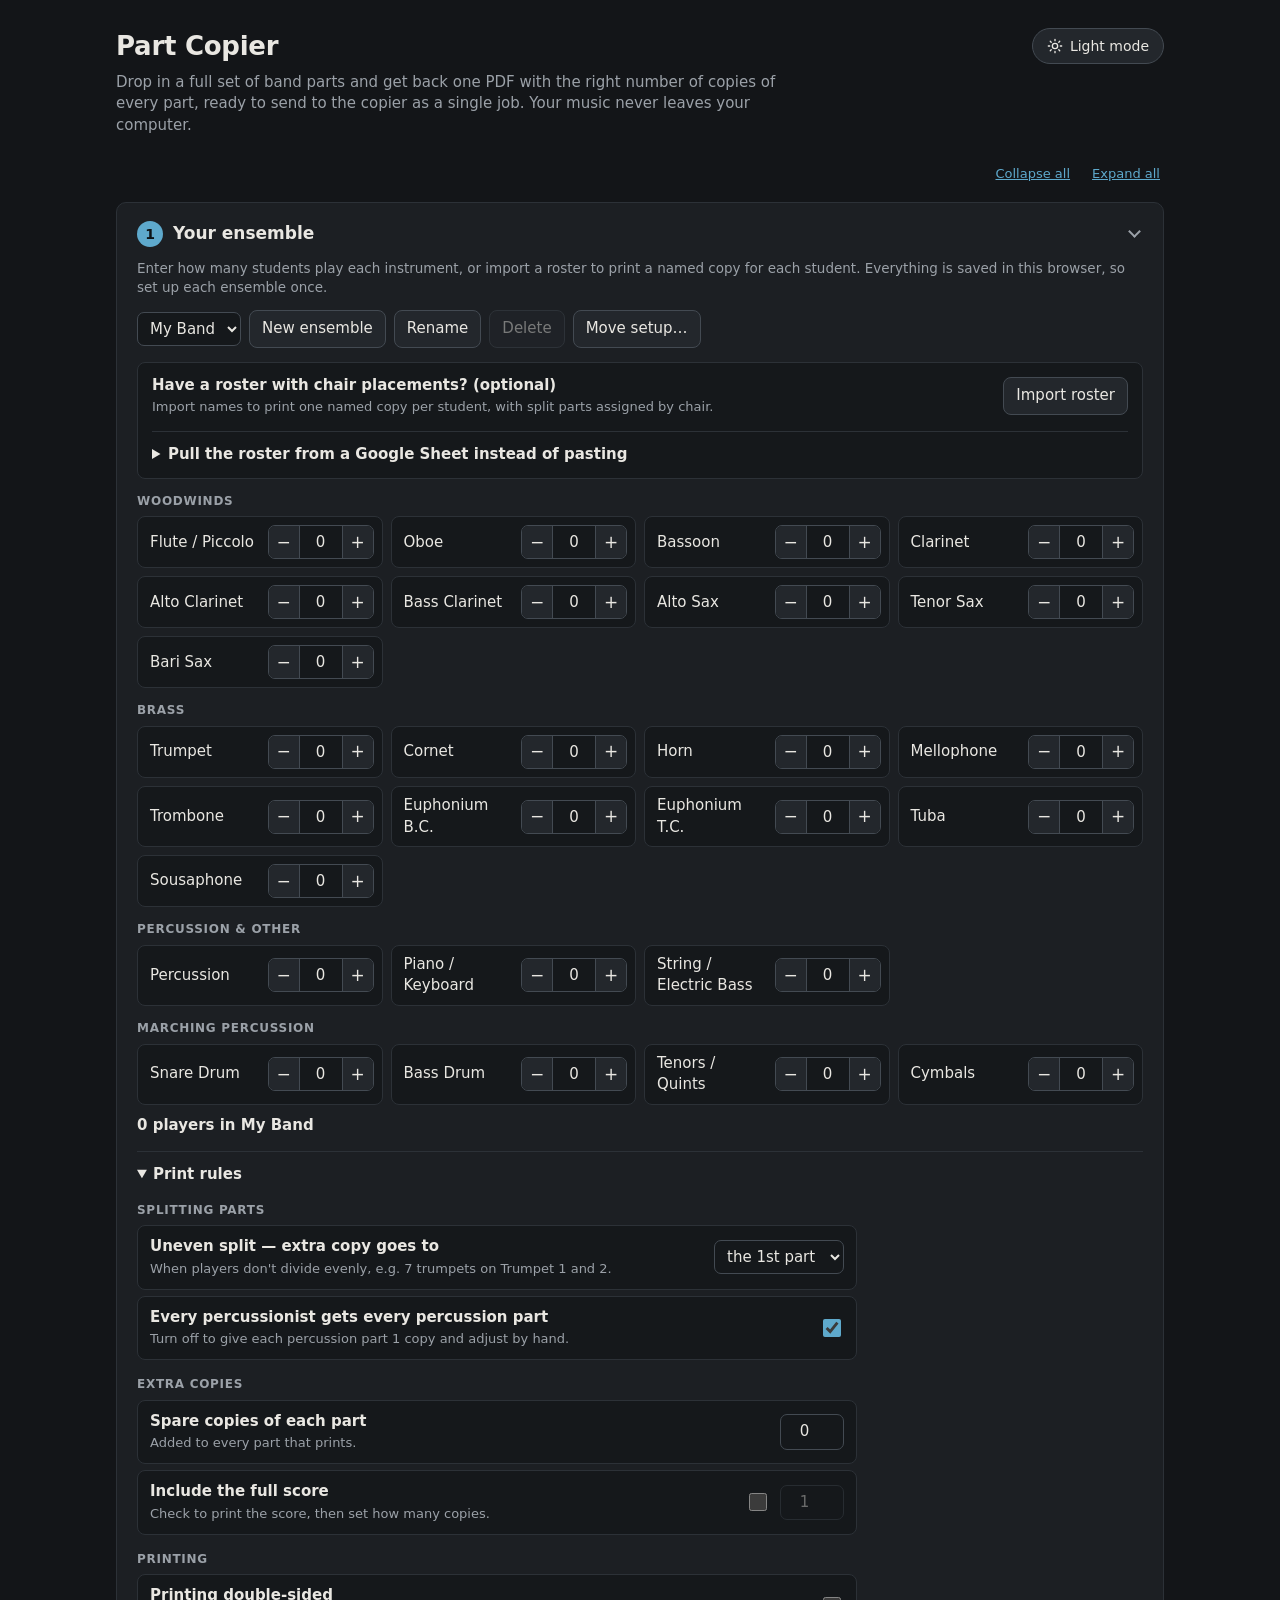
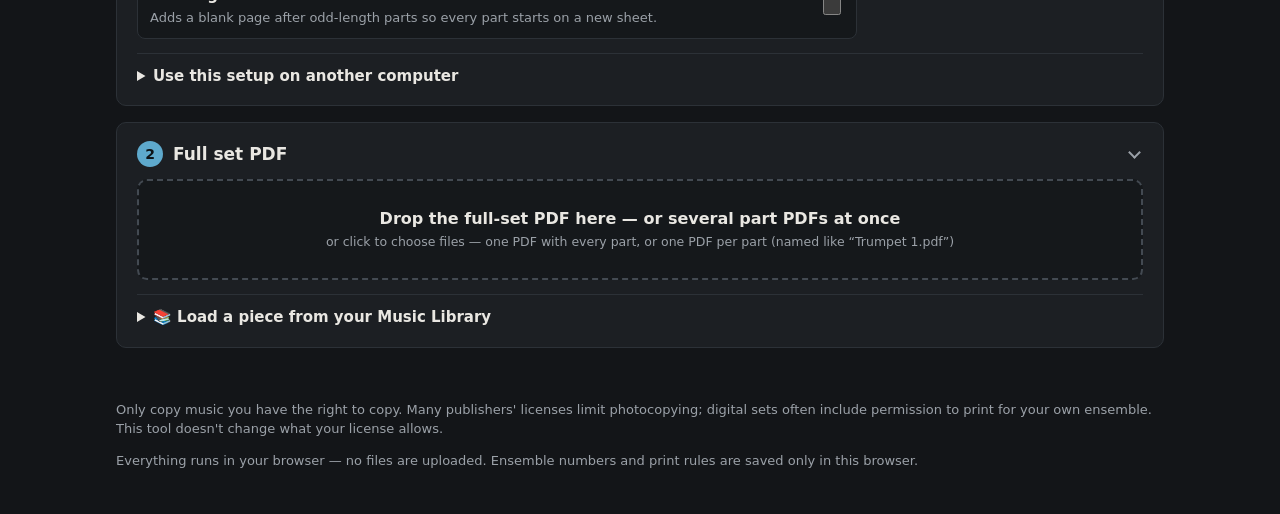
==== index.html @ f063a833 "Music Library loads bring the score along (prints only on request) Co-Authored-By: Claude Opus 5.5 <" ====
<!doctype html>
<html lang="en">
<head>
<meta charset="utf-8">
<meta name="color-scheme" content="dark light">
<meta name="theme-color" content="#131518">
<script>(function(){var t="dark";try{t=localStorage.getItem("partCopier.theme")||"dark";}catch(e){}document.documentElement.setAttribute("data-theme",t==="light"?"light":"dark");})();</script>
<meta name="viewport" content="width=device-width, initial-scale=1">
<title>Part Copier</title>
<meta name="description" content="Turn a full set of band parts into one print-ready PDF with the right number of copies of each part.">
<style>
:root{
  color-scheme:dark;
  --ink:#e9e7e2; --muted:#9ba1a8; --paper:#131518; --card:#1c1f23; --field:#15181b; --raised:#23272c;
  --line:#2c3137; --line-strong:#434a52;
  --accent:#5ea9cc; --accent-ink:#0d1316; --accent-soft:#1a3240;
  --warn:#f1c76c; --warn-soft:#332a14; --ok:#8fd3a0; --ok-soft:#1a3022;
  --band-a:#5ea9cc; --band-b:#e3925a; --dim:#6c737b; --hover:#2c3137; --edited-bg:#2e2117;
  --radius:10px; --font:system-ui,-apple-system,"Segoe UI",Roboto,Helvetica,Arial,sans-serif;
}
:root[data-theme="light"]{
  color-scheme:light;
  --ink:#1d1c1a; --muted:#6a655c; --paper:#f6f4ef; --card:#ffffff; --field:#fbfaf7; --raised:#ffffff;
  --line:#e2ddd2; --line-strong:#cfc8ba;
  --accent:#1f5a73; --accent-ink:#ffffff; --accent-soft:#e4eef3;
  --warn:#7a4f00; --warn-soft:#fbf1d8; --ok:#2c6a3a; --ok-soft:#e5f2e6;
  --band-a:#1f5a73; --band-b:#b0612a; --dim:#a39e94; --hover:#f2efe8; --edited-bg:#fff6ef;
}
*{box-sizing:border-box}
html,body{margin:0}
body{font-family:var(--font);color:var(--ink);background:var(--paper);line-height:1.45;font-size:15px}
header{padding:28px 16px 8px;max-width:1080px;margin:0 auto;display:flex;justify-content:space-between;align-items:flex-start;gap:16px}
.theme-toggle{display:inline-flex;align-items:center;gap:7px;flex:none;border-radius:999px;padding:7px 14px;font-size:14px}
.theme-toggle svg{width:16px;height:16px;fill:none;stroke:currentColor;stroke-width:2;stroke-linecap:round;stroke-linejoin:round}
header h1{margin:0;font-size:26px;letter-spacing:-.01em}
header p{margin:6px 0 0;color:var(--muted);max-width:680px}
main{max-width:1080px;margin:0 auto;padding:8px 16px 40px}
section.card{background:var(--card);border:1px solid var(--line);border-radius:var(--radius);padding:18px 20px;margin-top:16px}
h2{font-size:17px;margin:0 0 12px;display:flex;align-items:center;gap:10px}
h2.fold{cursor:pointer;user-select:none;margin:-6px -8px 6px;padding:6px 8px;border-radius:8px}
h2.fold:hover{background:var(--field)}
h2.fold:focus-visible{outline:2px solid var(--accent);outline-offset:1px}
h2.fold .sum{flex:1;min-width:0;font-size:13.5px;font-weight:400;color:var(--muted);text-align:right;white-space:nowrap;overflow:hidden;text-overflow:ellipsis;opacity:0;transition:opacity .15s}
h2.fold .chev{width:9px;height:9px;flex:none;border-right:2px solid var(--muted);border-bottom:2px solid var(--muted);transform:rotate(45deg);margin:0 4px 4px 0;transition:transform .15s}
section.card.collapsed{padding-top:12px;padding-bottom:12px}
section.card.collapsed > :not(h2.fold){display:none !important}
section.card.collapsed h2.fold{margin-bottom:-6px}
section.card.collapsed h2.fold .sum{opacity:1}
h2.fold .quick{display:none;flex:none;max-width:45%;font-size:13.5px;font-weight:500;padding:4px 28px 4px 10px;cursor:pointer}
section.card.collapsed h2.fold .quick{display:block}
@media (max-width:560px){ section.card.collapsed #sum1{display:none} h2.fold .quick{max-width:55%;margin-left:auto} }
section.card.collapsed h2.fold .chev{transform:rotate(-45deg);margin:0 6px 0 0}
.fold-bar{display:flex;justify-content:flex-end;gap:14px;margin-top:10px;font-size:13px}
.to-print{position:fixed;right:18px;bottom:18px;z-index:40;box-shadow:0 6px 20px rgba(0,0,0,.35)}
.to-print[hidden]{display:none}
h2 .n{display:inline-grid;place-items:center;width:26px;height:26px;border-radius:50%;background:var(--accent);color:var(--accent-ink);font-size:14px;font-weight:700;flex:none}
.hint{color:var(--muted);font-size:13.5px;margin:0 0 12px}
.row{display:flex;flex-wrap:wrap;gap:8px;align-items:center}
button,select,input{font:inherit;color:inherit}
button{border:1px solid var(--line-strong);background:var(--raised);border-radius:8px;padding:7px 12px;cursor:pointer}
button:hover{background:var(--hover)}
button.primary{background:var(--accent);border-color:var(--accent);color:var(--accent-ink);font-weight:600;padding:10px 18px}
button.primary:hover{filter:brightness(1.1)}
button:disabled{opacity:.45;cursor:not-allowed}
button.link{border:none;background:none;color:var(--accent);padding:2px 4px;text-decoration:underline;font-size:13px}
select,input[type=text],input[type=number]{border:1px solid var(--line-strong);border-radius:7px;padding:6px 8px;background:var(--field)}
input:focus,select:focus,button:focus-visible{outline:2px solid var(--accent);outline-offset:1px}
input[type=checkbox]{accent-color:var(--accent);width:16px;height:16px}
input[type=number]{width:64px;text-align:center}
.roster-card{margin-top:14px;border:1px solid var(--line);border-radius:8px;background:var(--field);padding:12px 14px}
.roster-card.has{border-color:var(--accent)}
.roster-head{display:flex;justify-content:space-between;align-items:center;gap:12px;flex-wrap:wrap}
.roster-head .t{display:flex;flex-direction:column;gap:2px}
.roster-head .t span{font-size:13px;color:var(--muted)}
.roster-import{margin-top:12px}
.roster-import textarea{width:100%;min-height:150px;font:13px/1.4 ui-monospace,SFMono-Regular,Menlo,Consolas,monospace;color:inherit;background:var(--paper);border:1px solid var(--line-strong);border-radius:7px;padding:8px}
.roster-import ol{margin:6px 0 10px;padding-left:20px;font-size:13.5px;color:var(--muted)}
.roster-notes{margin:10px 0 0;padding:0;list-style:none;font-size:13px}
.roster-notes li{padding:6px 10px;border-radius:6px;background:var(--warn-soft);color:var(--warn);margin-top:4px}
.roster-msg{font-size:13.5px;margin-top:8px}
.roster-msg.err{color:var(--warn)}
.chk{display:inline-flex;align-items:center;gap:8px;cursor:pointer}
.names{font-size:12.5px;color:var(--ink);margin-top:3px;opacity:.85}
.tiles.locked .stepper{border-color:transparent;background:transparent}
.tiles.locked .stepper button{display:none}
.tiles.locked .stepper input{border:none;background:transparent;color:var(--ink);opacity:1}
.clean-preview{display:grid;grid-template-columns:1fr 1fr;gap:12px;margin-top:12px;max-width:720px}
.clean-preview figure{margin:0}
.clean-preview figcaption{font-size:12px;font-weight:700;letter-spacing:.06em;text-transform:uppercase;color:var(--muted);margin-bottom:4px}
.clean-preview canvas{width:100%;display:block;background:#fff;border:1px solid var(--line)}
input[type=range]{accent-color:var(--accent)}
.merge-list{margin:8px 0 0;padding:0;list-style:none;max-width:720px}
.merge-list li{display:flex;align-items:center;gap:10px;padding:6px 8px 6px 12px;border:1px solid var(--line);border-radius:8px;background:var(--field);margin-top:5px}
.merge-list .mi-num{color:var(--muted);font-size:12.5px;width:22px;text-align:right;flex:none}
.merge-list .mi-name{flex:1;min-width:0;overflow:hidden;text-overflow:ellipsis;white-space:nowrap}
.merge-list .mi-meta{color:var(--muted);font-size:12.5px;flex:none}
.merge-list .mi-meta.unk{color:var(--warn)}
.merge-list button{padding:3px 9px;font-size:13px}
.review-grid{display:grid;grid-template-columns:repeat(auto-fill,minmax(230px,1fr));gap:12px;margin-top:4px}
.rv{border:1px solid var(--line);border-radius:10px;background:var(--field);overflow:hidden;cursor:pointer;display:flex;flex-direction:column}
.rv:hover{border-color:var(--line-strong)}
.rv.warn{border-color:var(--warn);box-shadow:0 0 0 1px var(--warn) inset}
.rv .shot{background:#fff;aspect-ratio:560/235;overflow:hidden;border-bottom:1px solid var(--line);position:relative}
.rv .zoom{position:absolute;right:6px;bottom:6px;padding:2px 8px;font-size:12px;border-radius:6px;opacity:.85}
.lightbox{position:fixed;inset:0;background:rgba(0,0,0,.72);display:grid;place-items:center;z-index:50;padding:16px}
.lightbox img{max-width:min(860px,100%);max-height:calc(100vh - 80px);background:#fff;border-radius:6px;box-shadow:0 10px 40px rgba(0,0,0,.5)}
.lightbox .cap{color:#fff;margin-top:8px;text-align:center;font-size:14px}
.rv .shot img{width:100%;display:block;min-height:100%;position:relative;z-index:1}
.rv .shot::before{content:"Loading preview…";position:absolute;left:10px;top:10px;font-size:12px;color:#888;z-index:0}
.rv .zoom{z-index:2}
.rv .meta{padding:8px 10px;display:flex;flex-direction:column;gap:3px}
.rv .meta b{font-size:14px}
.rv .meta .ln{display:flex;justify-content:space-between;gap:8px;font-size:13px;color:var(--muted)}
.rv .meta .cp{font-weight:700;color:var(--ink)}
.rv .meta .who{font-size:12px;color:var(--muted);display:-webkit-box;-webkit-line-clamp:2;-webkit-box-orient:vertical;overflow:hidden}
.rv .meta .flag{font-size:12px;color:var(--warn)}
tr.jump td{animation:jump 1.6s ease-out}
@keyframes jump{0%{background:var(--accent-soft)}100%{background:transparent}}
.seg{display:inline-flex;flex-wrap:wrap;gap:4px;padding:4px;border:1px solid var(--line);border-radius:10px;background:var(--field);margin:0 0 12px}
.seg label{display:flex;align-items:center;gap:6px;padding:6px 12px;border-radius:7px;cursor:pointer}
.seg label:has(input:checked){background:var(--accent-soft);color:var(--accent);font-weight:600}
.seg input{accent-color:var(--accent)}
.rv.sel{border-color:var(--accent);box-shadow:0 0 0 1px var(--accent) inset}
.rv.off{opacity:.72}
.rp{padding:0 10px 10px;display:flex;flex-direction:column;gap:6px;cursor:default}
.rp .chips{display:flex;flex-wrap:wrap;gap:4px}
.rp .chip{display:inline-flex;align-items:center;gap:4px;font-size:12.5px;padding:2px 8px;border:1px solid var(--line-strong);border-radius:999px;cursor:pointer}
.rp .chip:has(input:checked){border-color:var(--accent);background:var(--accent-soft);color:var(--accent)}
.rp .chip input{width:13px;height:13px;margin:0}
.rp .n{display:flex;align-items:center;justify-content:space-between;gap:8px;font-size:13px}
.rp input[type=number]{width:56px}
td .link.rep{display:block;padding:2px 0;margin-top:2px;font-size:12.5px}
.sheet-link{margin-top:10px}
.sheet-link.on{padding-top:10px;border-top:1px solid var(--line)}
.sheet-link .fld{display:flex;flex-direction:column;gap:4px;font-size:13px;color:var(--muted);margin:8px 0}
.sheet-link .fld input{font-size:14px}
.sheet-link select{max-width:100%;min-width:0}
.perc-box{margin-top:16px;padding-top:14px;border-top:1px solid var(--line)}
.perc-grid th,.perc-grid td{text-align:center;padding:6px 8px;white-space:nowrap}
.perc-grid th:first-child,.perc-grid td:first-child{text-align:left}
.perc-grid th{font-size:12.5px;font-weight:600;color:var(--muted)}
.perc-grid td.cnt{color:var(--muted);font-size:12.5px}
.perc-grid input{width:18px;height:18px;accent-color:var(--accent);cursor:pointer}
.perc-grid tr.none td:first-child{color:var(--warn)}
.preflight{margin-top:14px;border:1px solid var(--warn);border-radius:10px;padding:12px 14px;background:color-mix(in srgb, var(--warn) 10%, transparent)}
.preflight b.h{display:block;margin-bottom:6px;color:var(--warn)}
.preflight ul{margin:0 0 8px;padding-left:20px}
.preflight li{margin:3px 0}
.preflight li .why{color:var(--muted);font-size:13px}
.preflight .ack{display:flex;gap:8px;align-items:center;font-weight:600}
.preflight .mute{font-size:12.5px;margin-left:6px}
.lib-list{list-style:none;margin:6px 0 0;padding:0;max-width:720px}
.lib-list li{display:flex;align-items:center;gap:10px;padding:8px 10px 8px 12px;border:1px solid var(--line);border-radius:8px;background:var(--field);margin-top:6px}
.lib-list .ln{flex:1;min-width:0}
.ml-list{list-style:none;margin:8px 0 0;padding:0;max-width:720px;max-height:340px;overflow:auto}
.ml-list li{margin-top:4px}
.ml-list button{width:100%;text-align:left;padding:8px 10px;border:1px solid var(--line);border-radius:8px;background:var(--field);color:inherit;font:inherit;cursor:pointer}
.ml-list button:hover{border-color:var(--accent)}
.ml-list .g{opacity:.7;font-size:13px;margin-left:6px}
.ml-banner{margin-top:12px;padding:10px 12px;border:1px solid var(--accent);border-radius:8px;display:flex;gap:10px;align-items:center;flex-wrap:wrap}
.lib-list .ln b{display:block;white-space:nowrap;overflow:hidden;text-overflow:ellipsis}
.lib-list .ln span{font-size:12.5px;color:var(--muted)}
.lib-list button{padding:5px 10px;font-size:13px}
.keep{margin-top:18px;border-top:1px solid var(--line);padding-top:6px}
.sec{margin-top:14px}
.sec-title{font-size:12px;font-weight:700;letter-spacing:.06em;text-transform:uppercase;color:var(--muted);margin-bottom:6px}
.tiles{display:grid;grid-template-columns:repeat(auto-fill,minmax(232px,1fr));gap:8px}
.tile{display:flex;justify-content:space-between;align-items:center;gap:10px;padding:8px 8px 8px 12px;border:1px solid var(--line);border-radius:8px;background:var(--field);transition:border-color .12s}
.tile.on{border-color:var(--accent);box-shadow:inset 3px 0 0 var(--accent)}
.tile:focus-within{border-color:var(--accent)}
.tile-name{font-weight:500;cursor:pointer;min-width:0}
.stepper{display:flex;align-items:center;flex:none;border:1px solid var(--line-strong);border-radius:7px;overflow:hidden;background:var(--field)}
.stepper button{border:none;border-radius:0;background:var(--raised);width:30px;height:32px;padding:0;font-size:17px;line-height:1}
.stepper button:hover{background:var(--hover)}
.stepper input[type=number]{border:none;border-left:1px solid var(--line-strong);border-right:1px solid var(--line-strong);border-radius:0;width:44px;height:32px;padding:0;-moz-appearance:textfield}
.stepper input::-webkit-outer-spin-button,.stepper input::-webkit-inner-spin-button{-webkit-appearance:none;margin:0}
.total{margin-top:10px;font-weight:600}
details.settings{margin-top:14px;border-top:1px solid var(--line);padding-top:12px}
details.settings summary{cursor:pointer;font-weight:600}
.rules{max-width:720px;margin-top:6px}
.rules-group{font-size:12px;font-weight:700;letter-spacing:.06em;text-transform:uppercase;color:var(--muted);margin:16px 0 4px}
.rule{display:flex;justify-content:space-between;align-items:center;gap:20px;padding:10px 12px;border:1px solid var(--line);border-radius:8px;margin-top:6px;background:var(--field)}
.rule.clickable,.rule .clickable{cursor:pointer}
.rule.clickable:hover{border-color:var(--line-strong)}
.rule-text{display:flex;flex-direction:column;gap:2px;min-width:0}
.rule-text b{font-weight:600}
.rule-text span{font-size:13px;color:var(--muted)}
.rule-ctl{display:flex;align-items:center;gap:10px;flex:none}
.rule-ctl input[type=checkbox]{width:18px;height:18px}
input:disabled,select:disabled{opacity:.4;cursor:not-allowed}
.drop{display:block;border:2px dashed var(--line-strong);border-radius:var(--radius);padding:26px;text-align:center;background:var(--field);cursor:pointer}
.drop:hover{border-color:var(--accent)}
.drop.over{border-color:var(--accent);background:var(--accent-soft)}
.drop strong{display:block;font-size:16px}
.status{margin-top:10px;color:var(--muted);font-size:14px;white-space:pre-line}
.notice{border-radius:8px;padding:10px 12px;margin:0 0 12px;font-size:14px}
.notice.warn{background:var(--warn-soft);color:var(--warn)}
.notice.ok{background:var(--ok-soft);color:var(--ok)}
.notice.info{background:var(--accent-soft);color:var(--accent)}
table{width:100%;border-collapse:collapse;font-size:14px}
th{text-align:left;font-weight:600;color:var(--muted);font-size:12.5px;text-transform:uppercase;letter-spacing:.03em;border-bottom:1px solid var(--line-strong);padding:6px}
td{border-bottom:1px solid var(--line);padding:6px;vertical-align:middle}
td input[type=text]{width:100%;min-width:140px}
tr.zero td{color:var(--dim)}
tr.zero td input,tr.zero td select{color:var(--dim)}
tr.flag td{background:var(--warn-soft)}
.sw{display:inline-block;width:10px;height:10px;border-radius:2px;margin-right:6px;vertical-align:middle}
.note{font-size:12.5px;color:var(--muted)}
.copies{display:flex;align-items:center;gap:4px}
.copies input.edited{border-color:var(--band-b);background:var(--edited-bg)}
.missing{margin:0 0 12px;padding:0;list-style:none}
.missing li{display:flex;flex-wrap:wrap;gap:8px;align-items:center;padding:8px 10px;background:var(--warn-soft);border-radius:8px;margin-bottom:6px;color:var(--warn);font-size:14px}
.missing li select{color:var(--ink)}
.pages{display:grid;grid-template-columns:repeat(auto-fill,minmax(118px,1fr));gap:10px;margin-top:12px}
.pg{border:3px solid transparent;border-radius:8px;background:var(--field);padding:5px;font-size:12px;position:relative}
.pg canvas{width:100%;display:block;background:#fff;border:1px solid var(--line);min-height:120px}
.pg .meta{display:flex;justify-content:space-between;align-items:center;margin-top:4px;gap:4px;color:var(--muted)}
.pg .lbl{font-weight:600;font-size:11.5px;white-space:nowrap;overflow:hidden;text-overflow:ellipsis;margin-top:3px;min-height:15px}
.pg label{display:flex;gap:4px;align-items:center;cursor:pointer}
.stats{display:flex;flex-wrap:wrap;gap:12px;margin-bottom:14px}
.stat{background:var(--field);border:1px solid var(--line);border-radius:8px;padding:10px 14px;min-width:140px}
.stat b{display:block;font-size:22px}
.stat span{color:var(--muted);font-size:13px}
.table-wrap{overflow-x:auto}
footer{max-width:1080px;margin:0 auto;padding:0 16px 30px;color:var(--muted);font-size:13px}
.progress{height:6px;background:var(--line);border-radius:4px;overflow:hidden;margin-top:10px}
.progress div{height:100%;width:0;background:var(--accent);transition:width .15s}
[hidden]{display:none!important}
@media (max-width:640px){header h1{font-size:22px} section.card{padding:14px} input[type=number]{width:56px}}
</style>
</head>
<body>
<header>
  <div>
    <h1>Part Copier</h1>
    <p>Drop in a full set of band parts and get back one PDF with the right number of copies of every part, ready to send to the copier as a single job. Your music never leaves your computer.</p>
  </div>
  <button class="theme-toggle" id="themeToggle" type="button"></button>
</header>

<main>
  <div class="fold-bar"><button type="button" class="link" id="foldAll">Collapse all</button><button type="button" class="link" id="unfoldAll">Expand all</button></div>
  <section class="card" id="s1">
    <h2 class="fold" data-fold="s1" role="button" tabindex="0" aria-expanded="true"><span class="n">1</span>Your ensemble<span class="sum" id="sum1"></span><select id="ensQuick" class="quick" aria-label="Switch ensemble"></select><span class="chev" aria-hidden="true"></span></h2>
    <p class="hint" id="ensHint">Enter how many students play each instrument, or import a roster to print a named copy for each student. Everything is saved in this browser, so set up each ensemble once.</p>
    <div class="row">
      <select id="ensSelect" aria-label="Ensemble"></select>
      <button id="ensNew">New ensemble</button>
      <button id="ensRename">Rename</button>
      <button id="ensDelete">Delete</button>
      <button id="ensMove" title="Save this setup to a file, or load one from another computer">Move setup…</button>
    </div>
    <div id="rosterBox"></div>
    <div id="countGrid"></div>
    <div class="total" id="countTotal"></div>

    <details class="settings" id="settingsBox">
      <summary>Print rules</summary>
      <div class="rules">
        <div class="rules-group">Splitting parts</div>
        <div class="rule">
          <div class="rule-text"><b>Uneven split — extra copy goes to</b><span>When players don't divide evenly, e.g. 7 trumpets on Trumpet 1 and 2.</span></div>
          <div class="rule-ctl"><select id="setOdd"><option value="first">the 1st part</option><option value="last">the last part</option></select></div>
        </div>
        <label class="rule clickable">
          <div class="rule-text"><b>Every percussionist gets every percussion part</b><span>Turn off to give each percussion part 1 copy and adjust by hand.</span></div>
          <div class="rule-ctl"><input type="checkbox" id="setPerc"></div>
        </label>

        <div class="rules-group">Extra copies</div>
        <div class="rule">
          <div class="rule-text"><b>Spare copies of each part</b><span>Added to every part that prints.</span></div>
          <div class="rule-ctl"><input type="number" id="setSpares" min="0" max="20"></div>
        </div>
        <div class="rule">
          <label class="rule-text clickable" for="setScore"><b>Include the full score</b><span>Check to print the score, then set how many copies.</span></label>
          <div class="rule-ctl"><input type="checkbox" id="setScore" aria-label="Include the full score"><input type="number" id="setScoreCopies" min="1" max="20" aria-label="Score copies"></div>
        </div>

        <div class="rules-group">Printing</div>
        <label class="rule clickable">
          <div class="rule-text"><b>Printing double-sided</b><span>Adds a blank page after odd-length parts so every part starts on a new sheet.</span></div>
          <div class="rule-ctl"><input type="checkbox" id="setDuplex"></div>
        </label>
      </div>
    </details>

    <details class="settings" id="syncBox">
      <summary>Use this setup on another computer</summary>
      <p class="hint" style="margin-top:8px">Everything here is saved only in this browser. To move it — say from your home laptop to your school computer — save a setup file here, put it somewhere you can reach from the other computer (Google Drive, email, a USB drive), then load it there.</p>
      <div class="rules">
        <div class="rule">
          <div class="rule-text"><b>Save setup file</b><span>Your ensembles, counts, print rules and scan-cleanup settings.</span></div>
          <div class="rule-ctl"><label class="chk" title="Rosters contain student names"><input type="checkbox" id="syncRosters" checked> Include rosters</label><button type="button" id="syncSave">Save</button></div>
        </div>
        <div class="rule">
          <div class="rule-text"><b>Load setup file</b><span>Adds the file's ensembles here (same-named ones are replaced) and uses its print rules.</span></div>
          <div class="rule-ctl"><label class="link" style="cursor:pointer;color:var(--accent);text-decoration:underline;font-size:14px">Choose file<input type="file" id="syncLoad" accept=".json,application/json" hidden></label></div>
        </div>
      </div>
      <p class="note" style="margin:8px 0 0">A file with rosters contains student names — keep it in your school account, not a shared folder.</p>
      <div class="status" id="syncStatus"></div>
    </details>
  </section>

  <section class="card" id="s2">
    <h2 class="fold" data-fold="s2" role="button" tabindex="0" aria-expanded="true"><span class="n">2</span>Full set PDF<span class="sum" id="sum2"></span><span class="chev" aria-hidden="true"></span></h2>
    <label class="drop" id="drop">
      <strong>Drop the full-set PDF here — or several part PDFs at once</strong>
      <span class="note">or click to choose files — one PDF with every part, or one PDF per part (named like “Trumpet 1.pdf”)</span>
      <input type="file" id="file" accept="application/pdf,.pdf" multiple hidden>
    </label>
    <div class="status" id="loadStatus"></div>
    <div id="mlBox"></div>
    <div id="libBox" hidden>
      <div class="rules-group" style="margin-top:14px">Your saved pieces</div>
      <ul class="lib-list" id="libList"></ul>
    </div>
    <div class="progress" id="progress" hidden><div></div></div>

    <details class="settings" id="mergeBox" hidden>
      <summary id="mergeSummary">Merged files</summary>
      <p class="hint" style="margin-top:8px">Each file is one part, sorted into score order. Use the arrows if anything is out of place, or remove a file you don't need.</p>
      <ol class="merge-list" id="mergeList"></ol>
      <div class="row" style="margin-top:8px"><button type="button" id="mergeDownload">Download merged full set</button></div>
    </details>

    <details class="settings" id="cleanBox" hidden>
      <summary>Clean up a scanned set</summary>
      <p class="hint" style="margin-top:8px">For PDFs made on a copier or phone. Straightens crooked pages, turns grey paper white, removes scanner shadows and blank pages, and fits 9×12 parts onto letter paper. Clean up <b>before</b> marking parts in the page map — removing blank pages renumbers them.</p>
      <div class="rules">
        <label class="rule clickable"><div class="rule-text"><b>Straighten crooked pages</b><span>Lines up the staves with the page edge.</span></div><div class="rule-ctl"><input type="checkbox" id="clDeskew"></div></label>
        <div class="rule"><div class="rule-text"><b>Color</b><span>Black &amp; white is crispest and makes the smallest files; grayscale keeps faint pencil marks.</span></div>
          <div class="rule-ctl"><select id="clMode"><option value="bw">Black &amp; white</option><option value="gray">Grayscale</option></select></div></div>
        <div class="rule"><div class="rule-text"><b>Darkness</b><span>Raise it if notes or staff lines come out broken; lower it if the paper looks speckled.</span></div>
          <div class="rule-ctl"><input type="range" id="clDark" min="-40" max="40" step="5" style="width:140px"><span id="clDarkVal" class="note" style="width:28px;text-align:right"></span></div></div>
        <label class="rule clickable"><div class="rule-text"><b>Remove dark scanner edges</b><span>Only for scans with black shadows or bands along the edges (e.g. scanned on the glass with the lid up). Leave off otherwise — it can nibble music that touches the edge.</span></div><div class="rule-ctl"><input type="checkbox" id="clEdges"></div></label>
        <label class="rule clickable"><div class="rule-text"><b>Remove blank pages</b><span>Drops empty backs of single-sided parts scanned two-sided.</span></div><div class="rule-ctl"><input type="checkbox" id="clBlanks"></div></label>
        <div class="rule"><div class="rule-text"><b>Page size</b><span>Fit to letter trims the empty margins, then scales the music to fill an 8.5×11 page so nothing gets cut off.</span></div>
          <div class="rule-ctl"><select id="clFit"><option value="letter">Fit to letter (8.5×11)</option><option value="keep">Keep original size</option></select></div></div>
        <div class="rule"><div class="rule-text"><b>Quality</b><span>300 dpi is sharpest; 200 dpi makes smaller files and works faster.</span></div>
          <div class="rule-ctl"><select id="clDpi"><option value="300">300 dpi</option><option value="200">200 dpi</option></select></div></div>
      </div>
      <div class="row" style="margin-top:12px">
        <span class="note">Preview page</span><input type="number" id="clPreviewPage" min="1" value="1">
        <button type="button" id="clPreview">Preview</button>
        <button type="button" class="primary" id="clRun">Clean up all pages</button>
      </div>
      <div class="clean-preview" id="clPreviewBox" hidden>
        <figure><figcaption>Before</figcaption><canvas id="clBefore"></canvas></figure>
        <figure><figcaption>After</figcaption><canvas id="clAfter"></canvas></figure>
      </div>
      <div class="status" id="cleanStatus"></div>
      <div class="row" id="cleanActions" hidden style="margin-top:8px">
        <button type="button" id="clDownload">Download cleaned PDF</button>
        <button type="button" id="clUndo">Use the original instead</button>
      </div>
    </details>
  </section>

  <section class="card" id="s3" hidden>
    <h2 class="fold" data-fold="s3" role="button" tabindex="0" aria-expanded="true"><span class="n">3</span>Check the parts<span class="sum" id="sum3"></span><span class="chev" aria-hidden="true"></span></h2>
    <div class="notice info" id="ocrStatus" hidden></div>
    <div id="scanNotice"></div>
    <ul class="missing" id="missing"></ul>
    <input type="file" id="replaceFile" accept="application/pdf,.pdf" hidden>
    <div class="table-wrap">
      <table>
        <thead><tr><th>Pages</th><th>Part name</th><th>Instrument</th><th>Copies</th><th>Why</th></tr></thead>
        <tbody id="partRows"></tbody>
      </table>
    </div>
    <div class="row" style="margin-top:10px">
      <button class="link" id="resetOverrides">Reset all hand-edited copy counts</button>
    </div>
    <div id="percBox" class="perc-box" hidden>
      <div class="rules-group">Who plays which percussion part</div>
      <p class="hint" style="margin:0 0 8px">Tick the parts each student plays in this piece — they only get copies of those. Untouched, every percussionist gets every part. Saved for this piece and ensemble in this browser.</p>
      <div class="table-wrap"><table class="perc-grid" id="percGrid"></table></div>
      <div class="row" style="margin-top:8px">
        <button type="button" class="link" id="percAll">Everyone plays everything</button>
        <button type="button" class="link" id="percSpread">Spread the parts out (one each, round-robin)</button>
        <button type="button" class="link" id="percNone">Clear all</button>
      </div>
      <p class="note" id="percNote"></p>
    </div>
    <details id="mapBox" style="margin-top:14px">
      <summary style="cursor:pointer;font-weight:600">Page map — fix where parts start</summary>
      <p class="hint" style="margin-top:8px">Each box is a page. Check “start” on the first page of every part; pages after it belong to that part until the next checked page. Colors alternate so you can see where each part begins and ends.</p>
      <div class="pages" id="pages"></div>
    </details>
  </section>
  <button type="button" class="primary to-print" id="toPrint" hidden>Go to print ↓</button>

  <section class="card" id="s4" hidden>
    <h2 class="fold" data-fold="s4" role="button" tabindex="0" aria-expanded="true"><span class="n">4</span>Review &amp; print<span class="sum" id="sum4"></span><span class="chev" aria-hidden="true"></span></h2>
    <div class="seg" id="printMode" role="radiogroup" aria-label="What to print">
      <label><input type="radio" name="pmode" value="all" checked> Print the whole set</label>
      <label><input type="radio" name="pmode" value="some"> Reprint only some parts <span class="note">(lost music)</span></label>
    </div>
    <p class="hint" id="reviewHint">The top of the first page of every part that will print, with its copies and students. Anything highlighted needs a look — click a part to jump to it in the list.</p>
    <div class="review-grid" id="review"></div>
    <p class="note" id="reviewSkip"></p>
    <div id="preflight" class="preflight" hidden></div>
    <div class="stats" id="stats" style="margin-top:14px"></div>
    <div class="row">
      <input type="text" id="outName" style="flex:1;min-width:240px" aria-label="File name">
      <button class="primary" id="buildBtn">Download print PDF</button>
      <button type="button" id="handoutBtn" title="One page listing each part and who gets it, in chair order — for passing out music">Hand-out list</button>
    </div>
    <div class="status" id="buildStatus"></div>

    <div class="keep">
      <div class="rules-group">Keep this piece</div>
      <p class="hint" style="margin:0 0 8px">Save the parts as you've confirmed them, so next time — another ensemble, next year — you just pick the piece and print. Saving also keeps the cleaned-up pages.</p>
      <div class="row">
        <input type="text" id="pieceName" style="flex:1;min-width:200px" aria-label="Piece name" placeholder="Piece name">
        <button type="button" id="pieceSave">Save to my library</button>
        <button type="button" id="pieceExport" title="A PDF with the part list built in — share it with another director or open it on another computer">Download piece file</button>
      </div>
      <div class="status" id="pieceStatus"></div>
    </div>
  </section>
</main>

<footer>
  <p>Only copy music you have the right to copy. Many publishers' licenses limit photocopying; digital sets often include permission to print for your own ensemble. This tool doesn't change what your license allows.</p>
  <p>Everything runs in your browser — no files are uploaded. Ensemble numbers and print rules are saved only in this browser.</p>
</footer>

<script src="lib/pdf.min.js"></script>
<script src="lib/pdf-lib.min.js"></script>
<script>
"use strict";
pdfjsLib.GlobalWorkerOptions.workerSrc = "lib/pdf.worker.min.js";

/* ---------------------------------------------------------------- instruments & detection */
const SECTIONS = [
  ["Woodwinds", [["Flute","Flute / Piccolo"],["Oboe","Oboe"],["Bassoon","Bassoon"],["Clarinet","Clarinet"],
                 ["Alto Clarinet","Alto Clarinet"],["Bass Clarinet","Bass Clarinet"],
                 ["Alto Sax","Alto Sax"],["Tenor Sax","Tenor Sax"],["Bari Sax","Bari Sax"]]],
  ["Brass", [["Trumpet","Trumpet"],["Cornet","Cornet"],["Horn","Horn"],["Mellophone","Mellophone"],["Trombone","Trombone"],
             ["Euphonium BC","Euphonium B.C."],["Euphonium TC","Euphonium T.C."],["Tuba","Tuba"],["Sousaphone","Sousaphone"]]],
  ["Percussion & other", [["Percussion","Percussion"],["Piano","Piano / Keyboard"],["String Bass","String / Electric Bass"]]],
  ["Marching percussion", [["Snare","Snare Drum"],["Bass Drum","Bass Drum"],["Tenors","Tenors / Quints"],["Cymbals","Cymbals"]]]
];
// marching battery: their own parts, but a concert set's "Snare Drum" part still goes to the percussionists
const BATTERY = ["Snare","Bass Drum","Tenors","Cymbals"];
const INSTR = SECTIONS.flatMap(s => s[1]);
const INSTR_IDS = INSTR.map(x => x[0]);
const LABEL = Object.fromEntries(INSTR);
LABEL["Score"] = "Score"; LABEL["Other"] = "Not a part / unknown";
const FAMS = INSTR_IDS.concat(["Score","Other"]);
const SHORT = id => LABEL[id].split(" /")[0].replace(/\s*\(.*\)/, "").toLowerCase();

const RX = [
  [/\b(full\s+)?(conductor|score)\b/, "Score"],
  [/\bpiccolo\b/, "Flute"], [/\bflutes?\b/, "Flute"],
  [/\boboes?\b/, "Oboe"], [/\bbassoons?\b/, "Bassoon"],
  [/\balto\s+clarinet/, "Alto Clarinet"], [/\b(bass|contra(alto|bass)?)\s+clarinet/, "Bass Clarinet"], [/\bclarinets?\b/, "Clarinet"],
  [/\bbari(tone)?\s+sax/, "Bari Sax"], [/\bbari\b/, "Bari Sax"], [/\btenor\s+sax/, "Tenor Sax"], [/\balto\s+sax/, "Alto Sax"], [/\bsaxophones?\b/, "Alto Sax"],
  [/\b(trumpets?|flugelhorns?)\b/, "Trumpet"], [/\bcornets?\b/, "Cornet"],
  [/\b(mellophones?|mellos?)\b/, "Mellophone"],
  [/\bhorns?\b/, "Horn"],
  [/\b(baritone|euphonium)\b[^\n]{0,14}(t\.?\s?c\.?|treble)/, "Euphonium TC"],
  [/\b(baritone|euphonium)\b/, "Euphonium BC"],
  [/\btrombones?\b/, "Trombone"], [/\btubas?\b/, "Tuba"], [/\b(sousaphones?|sousas?)\b/, "Sousaphone"],
  [/\b(snares?|snare drums?|snare line)\b/, "Snare"],
  [/\b(bass drums?|bass line|basses)\b|(^|\n)\s*bass\s*([1-6]|i{1,3}|iv|v)?\s*(\n|$)/, "Bass Drum"],
  [/\b(tenors|tenor drums?|tenor line|quints|quads|quad toms|tri-?toms)\b|(^|\n)\s*tenor\s*(\n|$)/, "Tenors"],
  [/\b(cymbals|cymbal line|crash cymbals|cyms)\b/, "Cymbals"],
  [/\bkeyboard\s+percussion\b/, "Percussion"],
  [/\b(mallets?|bells|glockenspiel|xylophone|marimba|vibraphone|chimes)\b/, "Percussion"],
  [/\btimpani\b/, "Percussion"],
  [/\b(percussion|auxiliary|drum ?set|drums?|front ensemble|pit)\b/, "Percussion"],
  [/\b(piano|keyboard)\b/, "Piano"],
  [/\b(string ?bass|electric bass|bass guitar|upright bass|double bass)\b/, "String Bass"]
];
const norm = t => t.toLowerCase().replace(/♭/g, "b");

/* ---- OCR-tolerant reading of part names (copier OCR mangles letters) */
const OCR_WORDS = ["flute","flutes","piccolo","oboe","bassoon","clarinet","clarinets","saxophone","saxophones","trumpet","trumpets",
  "cornet","horn","horns","trombone","trombones","baritone","euphonium","tuba","percussion","timpani","mallet","mallets","bells",
  "marimba","xylophone","vibraphone","glockenspiel","piano","string","alto","tenor","score","conductor","snare",
  "mellophone","mellophones","sousaphone","sousaphones","snares","tenors","quints","basses",
  // real words that must never be "corrected" into an instrument name
  "drumset","drums","cymbal","cymbals","shaker","bongos","congas","timbales","triangle","tambourine","woodblock","cowbell",
  "arranged","composed","words","music","slowly","moderato","allegro","andante","maestoso","latin","swing","ballad","march",
  "opt","optional","solo","soli","tutti","divisi","mute","muted","open"];
function lev(a, b){
  const m = a.length, n = b.length; let prev = Array.from({ length: n + 1 }, (_, j) => j);
  for (let i = 1; i <= m; i++){
    const cur = [i];
    for (let j = 1; j <= n; j++) cur[j] = Math.min(prev[j] + 1, cur[j-1] + 1, prev[j-1] + (a[i-1] === b[j-1] ? 0 : 1));
    prev = cur;
  }
  return prev[n];
}
function fixWord(tok){
  if (!/[a-z]/i.test(tok)) return tok;
  if (/^\d+(st|nd|rd|th)$/i.test(tok)) return tok;          // "1st" is not "lst"
  if (/^[lI|](st)$/.test(tok)) return "1st";                  // …but OCR often reads "1st" as "lst"
  let t = tok;
  if (/\d/.test(t)) t = t.replace(/0/g, "o").replace(/1/g, "l").replace(/5/g, "s");
  const w = t.toLowerCase().replace(/[^a-z]/g, "");
  if (w.length >= 5 && !OCR_WORDS.includes(w)){
    let best = null, bd = 9;
    for (const k of OCR_WORDS){
      if (Math.abs(k.length - w.length) > 2) continue;
      const d = lev(w, k), lim = k.length >= 7 ? 2 : 1;
      if (d <= lim && d < bd){ bd = d; best = k; }
    }
    if (best) return best;
  }
  // digits swapped for letters only help when that spells a known word
  return /\d/.test(tok) && !OCR_WORDS.includes(w) ? tok : t;
}
function mergeFragments(line){
  const toks = line.split(/\s+/);
  for (let i = 0; i + 1 < toks.length; i++){
    const a = toks[i].toLowerCase().replace(/[^a-z]/g, ""), b = toks[i+1].toLowerCase().replace(/[^a-z]/g, "");
    if (!a || !b || OCR_WORDS.includes(a) || OCR_WORDS.includes(b)) continue;
    const joined = fixWord(a + b);
    if (OCR_WORDS.includes(joined)) toks.splice(i, 2, joined);
  }
  return toks.join(" ");
}
function fixOcr(text){
  return String(text || "").replace(/♭/g, "b").split("\n").map(mergeFragments).map(line => line.split(/\s+/).map(tok => {
    if (!tok) return tok;
    const glued = tok.match(/^([A-Za-z]{4,})(\d)$/);                 // PERCUSSION2 -> percussion 2
    if (glued) return fixWord(glued[1]) + " " + glued[2];
    if (/^[1-4](?!st|nd|rd|th)[a-z]$/i.test(tok)) return tok[0];     // "1e" -> 1
    return fixWord(tok);
  }).join(" ")).join("\n");
}
const CANON = { "Flute":"Flute", "Oboe":"Oboe", "Bassoon":"Bassoon", "Clarinet":"Clarinet", "Alto Clarinet":"Alto Clarinet",
  "Bass Clarinet":"Bass Clarinet", "Alto Sax":"Alto Sax", "Tenor Sax":"Tenor Sax", "Bari Sax":"Bari Sax", "Trumpet":"Trumpet",
  "Cornet":"Cornet", "Horn":"Horn", "Trombone":"Trombone", "Euphonium BC":"Euphonium B.C.", "Euphonium TC":"Euphonium T.C.",
  "Tuba":"Tuba", "Percussion":"Percussion", "Piano":"Piano", "String Bass":"String Bass", "Score":"Score",
  "Mellophone":"Mellophone", "Sousaphone":"Sousaphone", "Snare":"Snare Drum", "Bass Drum":"Bass Drum", "Tenors":"Tenors", "Cymbals":"Cymbals" };
function numText(nums){ return !nums.length ? "" : nums.length === 1 ? " " + nums[0] : nums.length === 2 ? ` ${nums[0]} & ${nums[1]}` : ` ${nums[0]}–${nums[nums.length-1]}`; }
function canonLabel(fam, text){
  const t = norm(fixOcr(stripAlt(text)));
  let base = CANON[fam] || fam;
  if (fam === "Percussion"){
    const mal = t.match(/\b(bells|marimba|xylophone|vibraphone|glockenspiel|chimes)\b/g) || [];
    if (/\b(keyboard percussion|mallet percussion|mallets?)\b/.test(t) || new Set(mal).size > 1) base = "Mallet Percussion";
    else if (mal.length) base = mal[0][0].toUpperCase() + mal[0].slice(1);   // "Bells" and "Chimes" are different parts
    else if (/\btimpani\b/.test(t)) base = "Timpani";
  }
  if ((fam === "Euphonium BC" || fam === "Euphonium TC") && /\bbaritone\b/.test(t) && !/\beuphonium\b/.test(t)) base = fam === "Euphonium BC" ? "Baritone B.C." : "Baritone T.C.";
  if (fam === "Flute" && /\bpiccolo\b/.test(t) && !/\bflute\b/.test(t)) base = "Piccolo";
  if (fam === "Trombone" && /\bbass trombone\b/.test(t)) base = "Bass Trombone";
  if (fam === "Score") return "Score";
  const also = alsoFams(fam, text);
  // "Solo Percussion" is a different part from "Percussion"
  if (/\bsolo\b/.test(t) && t.split(/\s+/).length <= 5) base = "Solo " + base;
  return [base + numText(partNums(text))].concat(also.map(f => CANON[f] || f)).join(" / ");
}

// "(Opt. Flute 2)", "(alt. Horn)" etc. name a substitute, not the part
const stripAlt = t => String(t || "").replace(/\((?=[^)]*\b(opt|optional|alt|alternate|or|doubles?)\b)[^)]*\)/gi, " ");
function famHits(text){
  const t = norm(fixOcr(stripAlt(text))), hits = [];
  RX.forEach(([re, fam], order) => { const m = re.exec(t); if (m) hits.push({ fam, at: m.index, end: m.index + m[0].length, order }); });
  hits.sort((a, b) => a.at - b.at || a.order - b.order);
  // one word can't name two instruments: "Baritone Saxophone" is a bari sax, not also a baritone (euphonium)
  const kept = []; let reach = -1;
  for (const h of hits){ if (h.at < reach) continue; kept.push(h); reach = Math.max(reach, h.end); }
  return kept;
}
function classify(text){
  const hits = famHits(text), fams = hits.map(h => h.fam);
  const distinct = new Set(fams); distinct.delete("Percussion"); BATTERY.forEach(f => distinct.delete(f));
  if (fams.includes("Score") || distinct.size >= 5) return "Score";
  return fams[0] || null;
}
// every instrument a combined part names, e.g. "Trombone/Euphonium/Bassoon"
function classifyAll(text){
  const out = [];
  for (const h of famHits(text)) if (h.fam !== "Score" && !out.includes(h.fam)) out.push(h.fam);
  return out;
}
// the other instruments a combined part names: "Trombone / Euphonium / Bassoon", or flex parts printed
// without separators ("Clarinet in Bb Trumpet in Bb", "Flute Oboe")
function alsoFams(fam, text){
  if (!fam || fam === "Score") return [];
  return classifyAll(text).filter(f => f !== fam && INSTR_IDS.includes(f) && !(fam === "Percussion" && BATTERY.includes(f)) && !(BATTERY.includes(fam) && f === "Percussion"));
}
function partNums(label){
  const t = norm(fixOcr(stripAlt(label)));
  let m = t.match(/\b([1-4])(?:st|nd|rd|th)?\s*(?:&|and|\/|-|–|,)\s*([1-4])(?:st|nd|rd|th)?\b/);
  if (m){ const a=+m[1], b=+m[2], out=[]; for (let i=Math.min(a,b); i<=Math.max(a,b); i++) out.push(i); return out; }
  m = t.match(/\b([1-4])(?:st|nd|rd|th)?\b/);
  if (m) return [+m[1]];
  m = t.match(/\b(?:bass(?: drum)?|snare(?: drum)?|tenors?|quints|cymbals?)\s*([5-6])\b/);   // bass drums run to 5 or 6
  if (m) return [+m[1]];
  m = t.match(/(clarinet|trumpet|cornet|trombone|horn|mellophone|flute|sax(?:ophone)?|percussion|bass(?: drum)?|snare(?: drum)?)\s+(vi|v|iv|iii|ii|i)\b/);
  if (m) return [{i:1,ii:2,iii:3,iv:4,v:5,vi:6}[m[2]]];
  return [];
}
function cleanLabel(s){
  s = s.replace(/\s[-–]\s*\d+\s*[-–]?\s*$/, "");
  s = s.replace(/\b(page|pg|p)\.?\s*\d+(\s*(of|\/)\s*\d+)?/gi, "");
  s = s.replace(/\b\d+\s*\/\s*\d+\b/g, "");
  return s.replace(/\s+/g, " ").replace(/^[\s\-–]+|[\s\-–]+$/g, "").slice(0, 60);
}
/* ---- flex-band sets: numbered voices (Part 1–5), each printed in several keys/clefs */
const FLEX_DEFAULTS = {
  "C":          v => ["Flute","Oboe"],
  "B♭":         v => v >= 4 ? ["Clarinet","Trumpet","Tenor Sax","Euphonium TC","Bass Clarinet"] : ["Clarinet","Trumpet","Tenor Sax","Euphonium TC"],
  "E♭":         v => ["Alto Sax","Bari Sax"],
  "F":          v => ["Horn"],
  "Bass Clef":  v => v >= 4 ? ["Trombone","Euphonium BC","Bassoon","Tuba"] : ["Trombone","Euphonium BC","Bassoon"]
};
const ROMAN = { i:1, ii:2, iii:3, iv:4, v:5 };
function flexVoice(label){
  const m = norm(String(label || "")).match(/^(?:flex\s+)?part\s*([1-6])\b/);
  return m ? +m[1] : 0;
}
function flexParse(lines){
  const all = lines.map(l => norm(fixOcr(l)));
  const k = all.findIndex(l => /\b(?:flex\s+)?part\s*(?:[1-6]|i{1,3}|iv|v)\b/.test(l));
  if (k < 0) return null;
  const line = all[k], m = line.match(/\b(?:flex\s+)?part\s*([1-6]|i{1,3}|iv|v)\b/);
  const voice = /\d/.test(m[1]) ? +m[1] : ROMAN[m[1]];
  const rest = line.slice(m.index + m[0].length) + " " + line.slice(0, m.index);
  let key = null;
  if (/\bbass\s*clef\b|\bb\.\s?c\.|\(bc\)/.test(rest)) key = "Bass Clef";
  else if (/\b(bb|b flat|b-flat)\b/.test(rest)) key = "B♭";
  else if (/\b(eb|e flat|e-flat)\b/.test(rest)) key = "E♭";
  else if (/\bf\b|\bin f\b/.test(rest)) key = "F";
  else if (/\bc\b|\bconcert\b/.test(rest)) key = "C";
  else if (/\bbass\b(?!\s*(clarinet|sax|saxophone|trombone|drum))/.test(rest)) key = "Bass Clef";
  // instruments named on the part line or the lines just below it
  const named = [];
  for (const l of all.slice(k, k + 3)) for (const f of classifyAll(l)) if (INSTR_IDS.includes(f) && !named.includes(f)) named.push(f);
  if (!key && !named.length) return null;     // "Part 1" alone isn't enough to call it a flex part
  let fams = named.filter(f => f !== "Percussion" || named.length === 1);
  if (!fams.length && key) fams = FLEX_DEFAULTS[key](voice);
  if (!fams.length) return null;
  const label = `Part ${voice}${key ? " " + key : ""} – ${fams.map(f => CANON[f] || f).join(" / ")}`;
  return { fam: fams[0], label, also: fams.slice(1), voice };
}
function labelFromLines(lines){
  const flex = flexParse(lines);
  if (flex) return { fam: flex.fam, label: flex.label, also: flex.also };
  // "Trombone/" + "Euphonium/" + "Bassoon" printed on separate lines is one part name
  // (the title and composer lines can sit between them, so look a few lines ahead for the next instrument)
  lines = lines.slice();
  for (let i = 0; i < lines.length; i++){
    while (/[\/&]\s*$/.test(lines[i])){
      let j = i + 1; while (j < lines.length && j <= i + 3 && !classify(lines[j])) j++;
      if (j >= lines.length || j > i + 3) break;
      lines[i] = lines[i] + " " + lines[j]; lines.splice(j, 1);
    }
  }
  const fam = classify(lines.join("\n"));
  if (!fam) return null;
  const line = lines.find(l => fam === "Score" ? /score|conductor/i.test(l) : classify(l) === fam) || lines.join(" ");
  const clean = cleanLabel(line);
  const also = alsoFams(fam, clean);
  return { fam, label: canonLabel(fam, clean), also };
}

/* ---------------------------------------------------------------- saved settings */
const STORE = "partCopier.v1";
const DEFAULT_SETTINGS = { oddTo:"first", percAll:true, spares:0, includeScore:false, scoreCopies:1, duplex:false,
                           fallbacks:{ "Bassoon":"Trombone|low", "Trumpet":"Cornet|split", "Cornet":"Trumpet|split",
                                        "Horn":"Mellophone|split", "Mellophone":"Horn|split", "Tuba":"Sousaphone|split", "Sousaphone":"Tuba|split",
                                        "Snare":"Percussion|split", "Bass Drum":"Percussion|split", "Tenors":"Percussion|split", "Cymbals":"Percussion|split" },
                           clean:{ v:2, deskew:true, mode:"bw", darkness:0, edges:false, blanks:true, fit:"letter", dpi:300 } };
function blankCounts(){ return Object.fromEntries(INSTR_IDS.map(id => [id, 0])); }
let saved = load();
function load(){
  try {
    const s = JSON.parse(localStorage.getItem(STORE) || "null");
    if (s && s.ensembles && Object.keys(s.ensembles).length) {
      s.settings = Object.assign({}, DEFAULT_SETTINGS, s.settings || {});
      s.settings.fallbacks = Object.assign({}, DEFAULT_SETTINGS.fallbacks, (s.settings||{}).fallbacks || {});
      const oldClean = (s.settings||{}).clean || {};
      s.settings.clean = Object.assign({}, DEFAULT_SETTINGS.clean, oldClean);
      if (oldClean.v !== 2){ s.settings.clean.edges = false; s.settings.clean.v = 2; }
      for (const k in s.ensembles) s.ensembles[k] = Object.assign(blankCounts(), s.ensembles[k]);
      if (!s.ensembles[s.current]) s.current = Object.keys(s.ensembles)[0];
      s.rosters = s.rosters || {};
      return s;
    }
  } catch (e) {}
  return { settings: JSON.parse(JSON.stringify(DEFAULT_SETTINGS)), ensembles: { "My Band": blankCounts() }, current: "My Band", rosters: {} };
}
function persist(){ try { localStorage.setItem(STORE, JSON.stringify(saved)); } catch (e) {} }
const S = () => saved.settings;
const counts = () => saved.ensembles[saved.current];
const roster = () => (saved.rosters || {})[saved.current] || null;

/* ---------------------------------------------------------------- roster import */
const INST_RX = [
  [/\b(snare|snares|snare drum|sd)\b/, "Snare"],
  [/\b(bass drum|bass drums|bd|basses)\b/, "Bass Drum"],
  [/\b(tenors?|tenor drums?|quints|quads|tri ?toms)\b(?!\s*(sax|saxophone))/, "Tenors"],
  [/\b(cymbals?|cyms?)\b/, "Cymbals"],
  [/\b(perc|percussion|drums?|mallets?|timp|timpani|bells|xylophone|marimba|pit|front ensemble)\b/, "Percussion"],
  [/\balto\s*(clar|clarinet|cl)\b/, "Alto Clarinet"],
  [/\b(bass|contra\w*)\s*(clar|clarinet|cl)\b|\bbcl\b/, "Bass Clarinet"],
  [/\b(clar|clarinet|cl|bb clarinet)\b/, "Clarinet"],
  [/\b(bari|baritone)\s*(sax|saxophone)\b|\bbari\b/, "Bari Sax"],
  [/\btenor\s*(sax|saxophone)\b|\btsax\b/, "Tenor Sax"],
  [/\b(alto\s*)?(sax|saxophone|asax)\b/, "Alto Sax"],
  [/\b(picc|piccolo|flute|fl|flt)\b/, "Flute"],
  [/\b(oboe|ob)\b/, "Oboe"],
  [/\b(bassoon|bsn)\b/, "Bassoon"],
  [/\b(cornet|cnt)\b/, "Cornet"],
  [/\b(trumpet|tpt|trp)\b/, "Trumpet"],
  [/\b(mellophone|mello)\b/, "Mellophone"],
  [/\b(horn|hn)\b/, "Horn"],
  [/\b(trombone|tbn|trb|tbone|bone)\b/, "Trombone"],
  [/\b(euph|euphonium|baritone)\b.*\b(tc|treble)\b|\b(tc|treble)\b.*\b(euph|euphonium|baritone)\b/, "Euphonium TC"],
  [/\b(euph|euphonium|baritone)\b/, "Euphonium BC"],
  [/\b(sousaphone|sousa)\b/, "Sousaphone"],
  [/\b(tuba|tba)\b/, "Tuba"],
  [/\b(piano|keyboard|keys|pno)\b/, "Piano"],
  [/\b(string bass|electric bass|bass guitar|upright bass|double bass|bass)\b/, "String Bass"]
];
function normInst(text){
  const t = norm(String(text || "")).replace(/[.\-_\/]/g, " ").replace(/\s+/g, " ").trim();
  if (!t) return null;
  for (const [re, id] of INST_RX) if (re.test(t)) return id;
  return null;
}
function parseTable(text){
  text = String(text || "").replace(/\r\n?/g, "\n").replace(/^\uFEFF/, "").trim();
  if (!text) return [];
  if (text.includes("\t")) return text.split("\n").map(l => l.split("\t"));
  const rows = []; let row = [], cell = "", q = false;
  for (let i = 0; i < text.length; i++){
    const ch = text[i];
    if (q){ if (ch === '"'){ if (text[i+1] === '"'){ cell += '"'; i++; } else q = false; } else cell += ch; }
    else if (ch === '"') q = true;
    else if (ch === ","){ row.push(cell); cell = ""; }
    else if (ch === "\n"){ row.push(cell); rows.push(row); row = []; cell = ""; }
    else cell += ch;
  }
  row.push(cell); rows.push(row);
  return rows;
}
function splitName(full){
  full = String(full || "").replace(/\s+/g, " ").trim();
  if (full.includes(",")){ const [last, first] = full.split(/,(.*)/s).map(x => (x || "").trim()); return { first: first || last, last: first ? last : "" }; }
  const parts = full.split(" "); return { first: parts[0], last: parts.slice(1).join(" ") };
}
function importRoster(text){
  const rows = parseTable(text).filter(r => r.some(c => String(c).trim()));
  if (!rows.length) return { error: "Nothing to import — paste your roster first." };
  const head = rows[0].map(c => String(c).trim().toLowerCase());
  const find = re => head.findIndex(h => re.test(h));
  let iName = find(/^(name|student|student name|full name|students?)$/), iFirst = find(/^first( name)?$/), iLast = find(/^last( name)?$/);
  let iInst = find(/instrument|^inst\.?$|^part$/);
  let iChair = find(/^rank#?$|^rank\b/); if (iChair < 0) iChair = find(/chair|seat|position/);
  const hasHeader = (iName >= 0 || iFirst >= 0) && iInst >= 0;
  if (!hasHeader){ iName = 0; iInst = 1; iChair = rows[0].length > 2 ? 2 : -1; iFirst = iLast = -1; }
  const body = hasHeader ? rows.slice(1) : rows;
  const students = [], skipped = [];
  for (const r of body){
    const cell = i => (i >= 0 && i < r.length ? String(r[i]).trim() : "");
    const name = iName >= 0 ? cell(iName) : [cell(iFirst), cell(iLast)].filter(Boolean).join(" ");
    const instText = cell(iInst);
    if (!name && !instText) continue;
    if (!name){ skipped.push(`(no name) — ${instText}`); continue; }
    const inst = normInst(instText);
    if (!inst){ skipped.push(instText ? `${name} — instrument "${instText}" not recognized` : `${name} — no instrument listed`); continue; }
    const m = cell(iChair).match(/\d+/);
    const nm = (iName < 0 && iLast >= 0) ? { first: cell(iFirst), last: cell(iLast) } : splitName(name);
    students.push({ name, first: nm.first, last: nm.last, inst, chair: m ? parseInt(m[0], 10) : null });
  }
  if (!students.length) return { error: "No students could be read. Check that the columns are Name, Instrument, Chair." };
  return { roster: { students, skipped, names: true, imported: new Date().toISOString() } };
}
function rosterView(ros){
  const studs = ros.students.map(s => Object.assign({}, s));
  const byFirst = {};
  studs.forEach(s => (byFirst[s.first.toLowerCase()] = byFirst[s.first.toLowerCase()] || []).push(s));
  for (const g of Object.values(byFirst)) g.forEach(s => {
    if (g.length < 2 || !s.last){ s.display = s.first; return; }
    const ini = s.last[0].toUpperCase();
    const clash = g.some(o => o !== s && o.last && o.last[0].toUpperCase() === ini);
    s.display = s.first + " " + (clash ? s.last : ini + ".");
  });
  const byInst = {}, notes = [];
  studs.forEach(s => (byInst[s.inst] = byInst[s.inst] || []).push(s));
  const noChair = [], ties = [];
  for (const [id, g] of Object.entries(byInst)){
    g.sort((a, b) => (a.chair == null) - (b.chair == null) || (a.chair ?? 0) - (b.chair ?? 0) || a.last.localeCompare(b.last) || a.first.localeCompare(b.first));
    const seen = {};
    g.forEach(s => { if (s.chair == null) noChair.push(`${s.display} (${SHORT(id)})`); else (seen[s.chair] = seen[s.chair] || []).push(s.display); });
    for (const [ch, names] of Object.entries(seen)) if (names.length > 1) ties.push(`${LABEL[id]} chair ${ch}: ${names.join(", ")}`);
  }
  if (noChair.length) notes.push(`No chair number (placed last in their section, alphabetically): ${noChair.join("; ")}`);
  if (ties.length) notes.push(`Tied chairs (ordered alphabetically — check if a tie falls where a part splits): ${ties.join("; ")}`);
  if (ros.skipped && ros.skipped.length) notes.push(`Not imported: ${ros.skipped.join("; ")}`);
  return { byInst, notes, total: studs.length };
}
function syncCountsFromRoster(){
  const ros = roster(); if (!ros) return;
  const v = rosterView(ros), c = counts();
  for (const id of INSTR_IDS) c[id] = (v.byInst[id] || []).length;
}

/* ---------------------------------------------------------------- piece state */
const state = { bytes:null, fileName:"", pdf:null, numPages:0, pageInfo:[], starts:new Map(), scanned:false };

function segments(){
  const keys = [...state.starts.keys()].sort((a,b) => a-b);
  return keys.map((p, i) => Object.assign({ start:p, end:(i+1 < keys.length ? keys[i+1]-1 : state.numPages), idx:i }, state.starts.get(p)));
}

/* ---------------------------------------------------------------- copy plan */
function playerLists(){
  const ros = roster(), c = counts(), g = {};
  if (ros){
    const v = rosterView(ros), named = ros.names !== false;
    for (const id of INSTR_IDS) g[id] = (v.byInst[id] || []).map(s => named ? s.display : null);
  } else for (const id of INSTR_IDS) g[id] = Array(c[id] || 0).fill(null);
  return g;
}
function plan(){
  const st = S(), groups = playerLists();
  const rows = segments().map(sg => Object.assign({}, sg, { pages: sg.end - sg.start + 1, nums: [], dup:false, list:[], note:"", flag:false }));
  const seen = new Set();
  for (const r of rows){
    if (INSTR_IDS.includes(r.fam)) r.nums = partNums(r.label);
    const key = r.fam + "|" + r.label.toLowerCase().trim();
    if (r.fam !== "Other" && r.fam !== "Score" && seen.has(key)) r.dup = true;
    seen.add(key);
  }
  // several "Score" sections (cover + notes + the score itself): the longest one is the score
  const scores = rows.filter(r => r.fam === "Score");
  if (scores.length > 1){ const keep = scores.reduce((a, b) => b.pages > a.pages ? b : a); scores.forEach(r => { if (r !== keep) r.front = true; }); }
  const numsBy = {};
  for (const r of rows) if (!r.dup && r.nums.length) { numsBy[r.fam] = numsBy[r.fam] || new Set(); r.nums.forEach(n => numsBy[r.fam].add(n)); }

  // flex-band voices: each instrument's players are split by chair across the voices it appears on
  const flexRows = rows.filter(r => !r.dup && INSTR_IDS.includes(r.fam) && (r.voice = flexVoice(r.label)));
  const isFlex = flexRows.length >= 2;
  if (isFlex){
    flexRows.forEach(r => { r.flexList = []; r.flexFrom = []; r.flexBy = {}; });
    for (const id of INSTR_IDS){
      if (id === "Percussion" || BATTERY.includes(id)) continue;
      const g = groups[id] || []; if (!g.length) continue;
      const targets = flexRows.filter(r => r.fam === id || (r.also || []).includes(id)).sort((a, b) => a.voice - b.voice || a.start - b.start);
      if (!targets.length) continue;
      const n = targets.length, base = Math.floor(g.length / n), rem = g.length % n;
      let off = 0;
      targets.forEach((r, i) => {
        const sh = base + ((st.oddTo === "first" ? i < rem : i >= n - rem) ? 1 : 0);
        const part = g.slice(off, off + sh); off += sh;
        if (part.length) r.flexBy[id] = part;
      });
    }
    // a voice nobody is on: move the lowest-chair player of a section that has two or more on a nearby voice
    const keyOf = r => { const m = r.label.match(/^Part\s*\d\s+(C|B♭|E♭|F|Bass Clef)\b/); return m ? m[1] : null; };
    const covered = v => flexRows.some(r => r.voice === v && Object.values(r.flexBy).some(a => a.length));
    const voices = [...new Set(flexRows.map(r => r.voice))].sort((a, b) => a - b);
    for (const v of voices){
      if (covered(v)) continue;
      let best = null;
      for (const r of flexRows.filter(x => x.voice === v)){
        const k = keyOf(r), cands = [r.fam].concat(r.also || [], k ? FLEX_DEFAULTS[k](v) : []);
        for (const id of [...new Set(cands)]){
          for (const d of flexRows){
            const have = d.flexBy[id] || [];
            if (d === r || d.voice === v || have.length < 2) continue;
            const dist = Math.abs(d.voice - v) * 10 + (d.voice < v ? 0 : 5) + (cands.indexOf(id) > (r.also || []).length ? 1 : 0);
            if (!best || dist < best.dist) best = { r, d, id, dist };
          }
        }
      }
      if (!best) continue;
      const who = best.d.flexBy[best.id].pop();
      (best.r.flexBy[best.id] = best.r.flexBy[best.id] || []).push(who);
      best.r.flexMoved = `${who || "1 " + SHORT(best.id)} moved from Part ${best.d.voice} to cover this voice`;
    }
    flexRows.forEach(r => { for (const [id, a] of Object.entries(r.flexBy)) if (a.length){ r.flexList = r.flexList.concat(a); r.flexFrom.push(`${a.length} ${SHORT(id)}`); } });
  }

  // instruments with no part of their own whose players split across another instrument's parts
  const present = new Set(rows.filter(r => !r.dup).map(r => r.fam));
  if (isFlex) flexRows.forEach(r => (r.also || []).forEach(f => present.add(f)));
  const pooled = {}, pooledFrom = {};
  for (const r of rows){
    if (r.dup || !r.also || !r.also.length || (isFlex && r.voice)) continue;
    for (const f of r.also){
      if (present.has(f)) continue;
      present.add(f);
      const g = groups[f] || [];
      if (!g.length) continue;
      pooled[r.fam] = (pooled[r.fam] || []).concat(g);
      (pooledFrom[r.fam] = pooledFrom[r.fam] || []).push(`${g.length} ${SHORT(f)}`);
    }
  }
  for (const id of INSTR_IDS){
    const g = groups[id], target = st.fallbacks[id] || "";
    if (!g.length || present.has(id) || !target.endsWith("|split")) continue;
    const fam = target.split("|")[0];
    if (!present.has(fam)) continue;
    pooled[fam] = (pooled[fam] || []).concat(g);
    (pooledFrom[fam] = pooledFrom[fam] || []).push(`${g.length} ${SHORT(id)}`);
  }

  for (const r of rows){
    const list = (groups[r.fam] || []).concat(pooled[r.fam] || []), p = list.length;
    const incl = pooledFrom[r.fam] ? ` (incl. ${pooledFrom[r.fam].join(", ")})` : "";
    if (r.fam === "Other"){ r.note = "Not counted — pick an instrument if this is a part"; r.flag = r.pages > 0 && r.label !== "Front matter"; continue; }
    if (r.front){ r.note = "Front matter (cover / notes) — not printed"; continue; }
    if (r.dup){ r.note = r.copyOf ? `Another copy of the part on p. ${r.copyOf} — printed from there` : "Duplicate of an earlier part"; continue; }
    if (isFlex && r.voice && r.flexList){
      r.list = r.flexList.slice();
      r.note = r.list.length ? `Flex part ${r.voice} — ${r.flexFrom.join(", ")}${r.flexMoved ? ` (${r.flexMoved})` : ""}` : "No players on this voice";
      continue;
    }
    if (r.fam === "Score"){ r.list = st.includeScore ? Array(st.scoreCopies).fill(null) : []; r.note = st.includeScore ? "Score" : "Score not included"; continue; }
    if (BATTERY.includes(r.fam) && !(groups[r.fam] || []).length && (groups.Percussion || []).length){
      // e.g. a concert set's "Snare Drum" part, for a band with no marching snares entered
      const perc = groups.Percussion;
      if (st.percAll){ r.list = perc.slice(); r.note = `Every percussionist (no ${SHORT(r.fam)} players entered)`; } else { r.list = [null]; r.note = "1 each — adjust"; }
      r.percRow = true; applyPerc(r);
      continue;
    }
    if (!p){ r.note = "No players entered"; continue; }
    if (r.fam === "Percussion"){
      if (st.percAll){ r.list = list.slice(); r.note = "Every percussionist" + incl; } else { r.list = [null]; r.note = "1 each — adjust"; }
      r.percRow = true; applyPerc(r);
      continue;
    }
    const set = numsBy[r.fam];
    if (r.nums.length && set && set.size > 1){
      const parts = [...set].sort((a,b) => a-b), n = parts.length, base = Math.floor(p/n), rem = p % n;
      let offset = 0; const span = {};
      parts.forEach((num, i) => { const sh = base + ((st.oddTo === "first" ? i < rem : i >= n - rem) ? 1 : 0); span[num] = [offset, offset + sh]; offset += sh; });
      r.list = r.nums.reduce((acc, num) => acc.concat(list.slice(span[num][0], span[num][1])), []);
      r.note = (r.nums.length > 1 ? `${p} players, combined part` : `${p} players ÷ ${n} parts`) + incl;
    } else { r.list = list.slice(); r.note = "All players" + incl; }
  }

  // players with no part in this set
  const missing = [];
  for (const id of INSTR_IDS){
    const g = groups[id];
    if (!g.length) continue;
    if (rows.some(r => !r.dup && (r.fam === id || (r.also || []).includes(id)))) continue;
    const target = st.fallbacks[id] || "";
    let hit = null;
    if (target.endsWith("|split")){
      if (present.has(target.split("|")[0])) hit = true;
    } else if (target){
      const [fam, which] = target.split("|");
      const cands = rows.filter(r => r.fam === fam && !r.dup);
      if (cands.length){
        const hi = r => r.nums.length ? Math.max(...r.nums) : 0;
        hit = cands.reduce((a, b) => which === "low" ? (hi(b) > hi(a) ? b : a) : (hi(b) < hi(a) ? b : a));
        hit.list = hit.list.concat(g); hit.note += ` + ${g.length} ${SHORT(id)}`;
      }
    }
    missing.push({ id, players:g.length, target, applied: !!hit });
  }
  for (const r of rows) if (r.list.length && r.fam !== "Score") r.list = r.list.concat(Array(st.spares).fill(null));
  for (const r of rows){
    r.auto = r.list.length;
    const ov = (r.override ?? null) !== null ? r.override : null;
    r.copies = ov !== null ? ov : r.auto;
    r.print = ov === null ? r.list : (ov <= r.list.length ? r.list.slice(0, ov) : r.list.concat(Array(ov - r.list.length).fill(null)));
    r.names = r.print.filter(Boolean);
  }
  return { rows, missing };
}

/* ---------------------------------------------------------------- percussion assignments (per piece, per ensemble) */
// saved.percAssign[piece][ensemble][part label] = [names who play it]; parts not listed = every percussionist
const pieceKey = () => (($("pieceName") && $("pieceName").value || "").trim().replace(/^Untitled piece$/, "") || state.fileName.replace(/\.pdf$/i, "")).toLowerCase();
function percMap(create){
  const pk = pieceKey(), en = saved.current;
  if (!pk) return null;
  saved.percAssign = saved.percAssign || {};
  if (!saved.percAssign[pk]){ if (!create) return null; saved.percAssign[pk] = {}; }
  if (!saved.percAssign[pk][en]){ if (!create) return null; saved.percAssign[pk][en] = {}; }
  return saved.percAssign[pk][en];
}
function applyPerc(r){
  const m = percMap(false), key = r.label.toLowerCase();
  r.percPool = r.list.filter(Boolean);
  if (!m || !m[key] || !r.list.length || !r.list.some(Boolean)) return;
  const who = new Set(m[key]);
  r.list = r.list.filter(n => n && who.has(n));
  r.note = r.list.length ? `Assigned: ${r.list.length} of the percussion section` : "No percussionist assigned";
  r.percAssigned = true;
}

/* ---------------------------------------------------------------- UI: ensemble */
const $ = id => document.getElementById(id);
const esc = s => String(s).replace(/[&<>"']/g, ch => ({ "&":"&amp;","<":"&lt;",">":"&gt;",'"':"&quot;","'":"&#39;" }[ch]));

function renderEnsemble(){
  $("ensSelect").innerHTML = $("ensQuick").innerHTML = Object.keys(saved.ensembles).map(n => `<option ${n === saved.current ? "selected" : ""}>${esc(n)}</option>`).join("");
  $("ensQuick").value = saved.current;
  $("countGrid").innerHTML = SECTIONS.map(([sec, list]) =>
    `<div class="sec"><div class="sec-title">${esc(sec)}</div><div class="tiles">` +
    list.map(([id, lab]) => {
      const v = counts()[id] || 0;
      return `<div class="tile ${v > 0 ? "on" : ""}" data-tile="${esc(id)}">
        <label class="tile-name" for="cnt-${esc(id)}">${esc(lab)}</label>
        <div class="stepper">
          <button type="button" data-step="-1" data-for="${esc(id)}" aria-label="One fewer ${esc(lab)}">−</button>
          <input type="number" min="0" max="200" id="cnt-${esc(id)}" data-inst="${esc(id)}" value="${v}" inputmode="numeric">
          <button type="button" data-step="1" data-for="${esc(id)}" aria-label="One more ${esc(lab)}">+</button>
        </div></div>`;
    }).join("") + `</div></div>`).join("");
  const ros = roster();
  $("countGrid").querySelectorAll(".tiles").forEach(t => t.classList.toggle("locked", !!ros));
  $("countGrid").querySelectorAll("input[data-inst]").forEach(i => { i.readOnly = !!ros; i.tabIndex = ros ? -1 : 0; });
  renderRoster();
  renderTotal();
  $("ensDelete").disabled = Object.keys(saved.ensembles).length < 2;
}
let rosterOpen = false;
function renderRoster(){
  if (typeof mlRender === "function") setTimeout(mlRender);   // the Music Library loader appears once Google sign-in is set up
  const ros = roster(), box = $("rosterBox");
  if (ros){
    const v = rosterView(ros), when = new Date(ros.imported);
    box.innerHTML = `<div class="roster-card has">
      <div class="roster-head">
        <div class="t"><b>Roster: ${v.total} student${v.total === 1 ? "" : "s"}</b>
          <span>Imported ${esc(isNaN(when) ? "" : when.toLocaleDateString())} · counts below come from the roster · split parts follow chair order</span></div>
        <div class="row">
          <label class="chk"><input type="checkbox" id="rosterNames" ${ros.names !== false ? "checked" : ""}> Print names on parts</label>
          <button type="button" id="rosterReplace">Replace roster</button>
          <button type="button" id="rosterForget">Forget roster</button>
        </div>
      </div>
      ${v.notes.length ? `<ul class="roster-notes">${v.notes.map(n => `<li>${esc(n)}</li>`).join("")}</ul>` : ""}
      <p class="note" style="margin:8px 0 0">Names are saved only in this browser. On a shared computer, click Forget roster when you're done.</p>
      ${sheetPanel()}
      ${importPanel()}
    </div>`;
  } else {
    box.innerHTML = `<div class="roster-card">
      <div class="roster-head">
        <div class="t"><b>Have a roster with chair placements? (optional)</b>
          <span>Import names to print one named copy per student, with split parts assigned by chair.</span></div>
        <button type="button" id="rosterOpenBtn">Import roster</button>
      </div>
      ${sheetPanel()}
      ${importPanel()}
    </div>`;
  }
}
/* ---------------------------------------------------------------- live roster from a Google Sheet (Band Ninja) */
// Reads one tab with the signed-in teacher's own Google access (read-only). Nothing is published or shared;
// the sheet stays private. Each ensemble is linked to one table on the tab (a "Name | Instrument | Chair" block
// with a title above it, e.g. "7th Grade (3rd + 4th Block)").
const DRIVE_SCOPE = "https://www.googleapis.com/auth/drive.readonly";
const BN_SCOPE = "https://www.googleapis.com/auth/spreadsheets.readonly " + DRIVE_SCOPE;   // Drive: load a piece's part PDFs (read-only)
const bnCfg = () => saved.bn || null;
const bnLink = () => ((saved.bnLinks || {})[saved.current]) || "";
let bnToken = null, bnTables = null, bnBusy = false;
try { const t = JSON.parse(sessionStorage.getItem("partCopier.bnToken") || "null"); if (t && t.exp > Date.now() + 60000 && String(t.scope || "").includes(DRIVE_SCOPE)) bnToken = t; } catch (e) {}
const sheetIdFrom = s => { const m = String(s || "").match(/\/d\/([a-zA-Z0-9_-]{20,})/) || String(s || "").trim().match(/^([a-zA-Z0-9_-]{20,})$/); return m ? m[1] : null; };
function sheetPanel(){
  const cfg = bnCfg(), link = bnLink(), ros = roster();
  if (!cfg) return `<details class="settings sheet-link" ${saved.bnOpen ? "open" : ""}><summary>Pull the roster from a Google Sheet instead of pasting</summary>
    <p class="hint">Connect your roster spreadsheet (e.g. Band Ninja's Part Copier Roster tab). You sign in with Google; the sheet stays private and is only read, never changed.</p>
    <label class="fld">Google sign-in client ID <input type="text" id="bnClient" placeholder="1234…apps.googleusercontent.com" value="${esc(saved.bnClientDraft || "")}"></label>
    <label class="fld">Spreadsheet link <input type="text" id="bnSheet" placeholder="https://docs.google.com/spreadsheets/d/…"></label>
    <label class="fld">Tab name <input type="text" id="bnTab" value="Part Copier Roster"></label>
    <div class="row"><button type="button" class="primary" id="bnConnect">Connect</button></div>
    <div class="roster-msg" id="bnMsg"></div></details>`;
  const opts = (bnTables || (link ? [link] : [])).map(t => `<option ${t === link ? "selected" : ""}>${esc(t)}</option>`).join("");
  const pulled = ros && ros.source === "sheet" ? `Pulled from the sheet ${timeAgo(ros.imported)}` : link ? "Not pulled yet for this ensemble" : "";
  return `<div class="sheet-link on">
    <div class="row" style="align-items:center">
      <b>Google Sheet:</b>
      <select id="bnTable" aria-label="Table for this ensemble"><option value="">${bnTables ? "— pick the table for " + esc(saved.current) + " —" : link ? "" : "— click Load tables —"}</option>${opts}</select>
      ${bnTables ? "" : `<button type="button" id="bnLoad">Load tables</button>`}
      <button type="button" class="primary" id="bnPull" ${link ? "" : "disabled"}>Pull roster now</button>
      <button type="button" class="link" id="bnDisconnect">Disconnect</button>
    </div>
    <div class="roster-msg" id="bnMsg">${esc(pulled)}</div>
  </div>`;
}
function timeAgo(iso){
  const ms = Date.now() - new Date(iso); if (isNaN(ms)) return "";
  const m = Math.round(ms / 60000);
  return m < 2 ? "just now" : m < 90 ? `${m} minutes ago` : m < 36 * 60 ? `${Math.round(m / 60)} hours ago` : `${Math.round(m / 1440)} days ago`;
}
function bnMsg(t, err){ const el = $("bnMsg"); if (el){ el.className = "roster-msg" + (err ? " err" : ""); el.textContent = t; } }
async function bnAuth(interactive){
  if (bnToken && bnToken.exp > Date.now() + 60000) return bnToken.token;
  if (!interactive) return null;
  const cfg = bnCfg(); if (!cfg) throw new Error("not connected");
  if (!(window.google && google.accounts && google.accounts.oauth2)) await loadScript("https://accounts.google.com/gsi/client");
  return new Promise((resolve, reject) => {
    const client = google.accounts.oauth2.initTokenClient({ client_id: cfg.clientId, scope: BN_SCOPE,
      callback: r => {
        if (r.error){ reject(new Error(r.error_description || r.error)); return; }
        bnToken = { token: r.access_token, exp: Date.now() + (r.expires_in || 3600) * 1000, scope: r.scope || "" };
        try { sessionStorage.setItem("partCopier.bnToken", JSON.stringify(bnToken)); } catch (e) {}
        resolve(bnToken.token);
      },
      error_callback: e => reject(new Error(e && e.type === "popup_closed" ? "the Google sign-in window was closed" : (e && (e.message || e.type)) || "sign-in failed")) });
    client.requestAccessToken({ prompt: cfg.consented && cfg.driveOk ? "" : "consent" });
  });
}
async function bnFetch(interactive){
  const cfg = bnCfg(), token = await bnAuth(interactive);
  if (!token) return null;
  const range = encodeURIComponent(`'${cfg.tab.replace(/'/g, "''")}'!A1:Z400`);
  const res = await fetch(`https://sheets.googleapis.com/v4/spreadsheets/${cfg.sheetId}/values/${range}?valueRenderOption=FORMATTED_VALUE`, { headers: { Authorization: "Bearer " + token } });
  if (res.status === 401){ bnToken = null; try { sessionStorage.removeItem("partCopier.bnToken"); } catch (e) {} if (interactive) return bnFetch(true); return null; }
  if (!res.ok){
    const j = await res.json().catch(() => ({})), msg = (j.error && j.error.message) || res.statusText;
    if (/has not been used|is disabled|SERVICE_DISABLED/i.test(msg)) throw new Error("the Google Sheets API isn't turned on in your Google Cloud project yet. Enable it (Google Cloud → APIs & Services → Library → Google Sheets API → Enable), wait a minute, then try again");
    throw new Error(res.status === 403 ? "this Google account can't open that sheet (" + msg + ")" : res.status === 404 ? "sheet not found — check the link" : /Unable to parse range/i.test(msg) ? `there's no tab named "${cfg.tab}"` : msg);
  }
  if (!cfg.consented){ cfg.consented = true; persist(); }
  return (await res.json()).values || [];
}
// every "Name | Instrument | Chair" block on the tab, keyed by the title above it
function bnParse(values){
  const out = {};
  for (let r = 0; r < values.length; r++){
    const row = values[r] || [];
    for (let c = 0; c < row.length; c++){
      if (String(row[c]).trim().toLowerCase() !== "name" || !/^instrument$/i.test(String(row[c+1] || "").trim())) continue;
      const above = ((values[r-1] || [])[c] || "").toString().trim();
      let title = above || `Table at column ${String.fromCharCode(65 + c)}`, k = 2;
      while (out[title]) title = `${above || "Table"} (${k++})`;
      const lines = ["Name\tInstrument\tChair"];
      for (let i = r + 1; i < values.length; i++){
        const v = values[i] || [], name = String(v[c] || "").trim();
        if (!name){ if (!String(v[c+1] || "").trim()) break; else continue; }
        lines.push([name, v[c+1] || "", v[c+2] || ""].map(x => String(x).replace(/[\t\n]/g, " ")).join("\t"));
      }
      out[title] = lines.join("\n");
    }
  }
  return out;
}
async function bnPull(interactive, quiet){
  if (bnBusy) return false;
  const link = bnLink(); if (!bnCfg() || !link) return false;
  bnBusy = true;
  try {
    if (!quiet) bnMsg("Reading the sheet…");
    const values = await bnFetch(interactive); if (!values) return false;
    const tables = bnParse(values); bnTables = Object.keys(tables);
    if (!tables[link]) throw new Error(`the table "${link}" isn't on the tab anymore — pick it again`);
    const res = importRoster(tables[link]);
    if (res.error) throw new Error(res.error);
    const prev = roster();
    if (prev && prev.names === false) res.roster.names = false;
    res.roster.source = "sheet";
    saved.rosters = saved.rosters || {}; saved.rosters[saved.current] = res.roster;
    syncCountsFromRoster(); persist(); renderEnsemble(); refresh();
    bnMsg(`Pulled ${res.roster.students.length} students from the sheet just now.`);
    return true;
  } catch (err) { bnMsg("Couldn't read the sheet: " + (err && err.message || err) + ".", true); return false; }
  finally { bnBusy = false; }
}
$("rosterBox").addEventListener("click", async e => {
  const id = e.target.id;
  if (id === "bnConnect"){
    const clientId = $("bnClient").value.trim(), sheetId = sheetIdFrom($("bnSheet").value), tab = $("bnTab").value.trim() || "Part Copier Roster";
    if (!/\.apps\.googleusercontent\.com$/.test(clientId)) return bnMsg("The client ID should end in .apps.googleusercontent.com.", true);
    if (!sheetId) return bnMsg("Paste the spreadsheet's link from your browser's address bar.", true);
    saved.bn = { clientId, sheetId, tab }; persist();
    try {
      const values = await bnFetch(true); bnTables = Object.keys(bnParse(values));
      if (!bnTables.length) throw new Error(`no Name / Instrument / Chair table found on "${tab}"`);
      renderRoster(); bnMsg(`Connected — found ${bnTables.length} table${bnTables.length === 1 ? "" : "s"}. Pick the one for ${saved.current}.`);
    } catch (err) { saved.bn = null; saved.bnClientDraft = clientId; persist(); renderRoster(); bnMsg("Couldn't connect: " + (err && err.message || err) + ".", true); }
  }
  if (id === "bnLoad"){
    try { const values = await bnFetch(true); bnTables = Object.keys(bnParse(values)); renderRoster(); }
    catch (err) { bnMsg("Couldn't read the sheet: " + (err && err.message || err) + ".", true); }
  }
  if (id === "bnPull") bnPull(true);
  if (id === "bnDisconnect"){
    if (!confirm("Disconnect the Google Sheet? Rosters already pulled stay until you replace or forget them.")) return;
    try { if (bnToken && window.google && google.accounts) google.accounts.oauth2.revoke(bnToken.token, () => {}); } catch (err) {}
    saved.bn = null; saved.bnLinks = {}; bnToken = null; bnTables = null;
    try { sessionStorage.removeItem("partCopier.bnToken"); } catch (err) {}
    persist(); renderRoster();
  }
});
$("rosterBox").addEventListener("change", e => {
  if (e.target.id === "bnTable"){
    saved.bnLinks = saved.bnLinks || {};
    if (e.target.value) saved.bnLinks[saved.current] = e.target.value; else delete saved.bnLinks[saved.current];
    persist(); renderRoster();
    if (e.target.value) bnPull(true);
  }
});
$("rosterBox").addEventListener("toggle", e => { if (e.target.classList && e.target.classList.contains("sheet-link")){ saved.bnOpen = e.target.open; } }, true);

function importPanel(){
  return `<div class="roster-import" ${rosterOpen ? "" : "hidden"}>
    <ol>
      <li>In your spreadsheet, select the columns <b>Name</b>, <b>Instrument</b> and <b>Chair</b> (a header row is fine — extra columns are ignored).</li>
      <li>Copy and paste them below, or upload a CSV file.</li>
    </ol>
    <textarea id="rosterText" placeholder="Name&#9;Instrument&#9;Chair&#10;Smith, Jordan&#9;Trumpet&#9;1&#10;Lee, Ava&#9;Trumpet&#9;2nd"></textarea>
    <div class="row" style="margin-top:8px">
      <button type="button" class="primary" id="rosterImport">Import</button>
      <button type="button" id="rosterCancel">Cancel</button>
      <label class="link" style="cursor:pointer;color:var(--accent);text-decoration:underline;font-size:14px">Upload CSV<input type="file" id="rosterFile" accept=".csv,.tsv,.txt,text/csv" hidden></label>
    </div>
    <div class="roster-msg" id="rosterMsg"></div>
  </div>`;
}
$("rosterBox").addEventListener("click", e => {
  const id = e.target.id;
  if (id === "rosterOpenBtn" || id === "rosterReplace"){ rosterOpen = true; renderRoster(); const t = $("rosterText"); if (t) t.focus(); }
  if (id === "rosterCancel"){ rosterOpen = false; renderRoster(); }
  if (id === "rosterForget"){
    if (!confirm(`Forget the roster for "${saved.current}"? Counts stay as they are now.`)) return;
    delete saved.rosters[saved.current]; persist(); rosterOpen = false; renderEnsemble(); refresh();
  }
  if (id === "rosterImport"){
    const res = importRoster($("rosterText").value);
    if (res.error){ $("rosterMsg").className = "roster-msg err"; $("rosterMsg").textContent = res.error; return; }
    saved.rosters = saved.rosters || {};
    const prev = roster();
    if (prev && prev.names === false) res.roster.names = false;
    saved.rosters[saved.current] = res.roster;
    syncCountsFromRoster(); persist(); rosterOpen = false; renderEnsemble(); refresh();
  }
});
$("rosterBox").addEventListener("change", async e => {
  if (e.target.id === "rosterNames"){ roster().names = e.target.checked; persist(); refresh(); }
  if (e.target.id === "rosterFile" && e.target.files[0]){
    $("rosterText").value = await e.target.files[0].text();
    $("rosterMsg").className = "roster-msg"; $("rosterMsg").textContent = `Loaded ${e.target.files[0].name} — click Import.`;
  }
});
function renderTotal(){
  const t = INSTR_IDS.reduce((s, id) => s + (counts()[id] || 0), 0);
  $("countTotal").textContent = `${t} player${t === 1 ? "" : "s"} in ${saved.current}`;
  if (typeof updateSummaries === "function") $("sum1").textContent = $("countTotal").textContent.replace(/ in .*$/, "");
}
function setCount(inst, v){
  v = Math.max(0, Math.min(200, v || 0));
  counts()[inst] = v;
  const tile = $("countGrid").querySelector(`[data-tile="${inst}"]`);
  if (tile) tile.classList.toggle("on", v > 0);
  persist(); renderTotal(); refresh();
}
$("countGrid").addEventListener("input", e => {
  const inst = e.target.dataset.inst; if (!inst || roster()) return;
  setCount(inst, parseInt(e.target.value, 10));
});
$("countGrid").addEventListener("focusin", e => { if (e.target.dataset.inst) e.target.select(); });
$("countGrid").addEventListener("click", e => {
  const b = e.target.closest("[data-step]"); if (!b || roster()) return;
  const inst = b.dataset.for, input = $("cnt-" + inst);
  const v = (counts()[inst] || 0) + parseInt(b.dataset.step, 10);
  input.value = Math.max(0, v); setCount(inst, v);
});
// the folded step 1 keeps a working ensemble picker in its heading
["click", "keydown", "mousedown"].forEach(t => $("ensQuick").addEventListener(t, e => e.stopPropagation()));
$("ensQuick").addEventListener("change", e => { $("ensSelect").value = e.target.value; $("ensSelect").dispatchEvent(new Event("change")); });
$("ensSelect").addEventListener("change", e => { saved.current = e.target.value; rosterOpen = false; persist(); renderEnsemble(); refresh(); if (bnCfg() && bnLink()) bnPull(false, true); });
$("ensNew").addEventListener("click", () => {
  const name = (prompt("Name for the new ensemble (e.g. 7th Grade Band):") || "").trim();
  if (!name) return;
  if (saved.ensembles[name]) { alert("An ensemble with that name already exists."); return; }
  saved.ensembles[name] = blankCounts(); saved.current = name; persist(); renderEnsemble(); refresh();
});
$("ensRename").addEventListener("click", () => {
  const name = (prompt("New name:", saved.current) || "").trim();
  if (!name || name === saved.current) return;
  if (saved.ensembles[name]) { alert("An ensemble with that name already exists."); return; }
  saved.ensembles[name] = saved.ensembles[saved.current]; delete saved.ensembles[saved.current];
  if (saved.rosters && saved.rosters[saved.current]){ saved.rosters[name] = saved.rosters[saved.current]; delete saved.rosters[saved.current]; }
  saved.current = name; persist(); renderEnsemble(); refresh();
});
$("ensDelete").addEventListener("click", () => {
  if (Object.keys(saved.ensembles).length < 2) return;
  if (!confirm(`Delete "${saved.current}"?`)) return;
  delete saved.ensembles[saved.current]; if (saved.rosters) delete saved.rosters[saved.current];
  saved.current = Object.keys(saved.ensembles)[0]; persist(); renderEnsemble(); refresh();
});

/* ---------------------------------------------------------------- move setup between computers */
$("ensMove").addEventListener("click", () => { openStep("s1"); const box = $("syncBox"); box.open = true; box.scrollIntoView({ behavior: "smooth", block: "center" }); });
const isEmptyEnsemble = n => !(saved.rosters || {})[n] && INSTR_IDS.every(id => !(saved.ensembles[n] || {})[id]);
$("syncSave").addEventListener("click", () => {
  const withRosters = $("syncRosters").checked;
  let theme = null; try { theme = localStorage.getItem("partCopier.theme"); } catch (e) {}
  const keep = Object.keys(saved.ensembles).filter(n => !isEmptyEnsemble(n));
  const ensembles = Object.fromEntries((keep.length ? keep : Object.keys(saved.ensembles)).map(n => [n, saved.ensembles[n]]));
  const data = { app: "part-copier", version: 1, exported: new Date().toISOString(),
    settings: saved.settings, ensembles, current: saved.current,
    rosters: withRosters ? (saved.rosters || {}) : {}, theme, bn: saved.bn || null, bnLinks: saved.bnLinks || {} };
  const d = new Date(), stamp = `${d.getFullYear()}-${String(d.getMonth() + 1).padStart(2, "0")}-${String(d.getDate()).padStart(2, "0")}`;
  const a = document.createElement("a");
  a.href = URL.createObjectURL(new Blob([JSON.stringify(data, null, 1)], { type: "application/json" }));
  a.download = `Part Copier setup ${stamp}.json`; document.body.appendChild(a); a.click(); a.remove();
  setTimeout(() => URL.revokeObjectURL(a.href), 60000);
  const n = Object.keys(ensembles).length, r = withRosters ? Object.keys(saved.rosters || {}).length : 0;
  $("syncStatus").textContent = `Saved ${n} ensemble${n === 1 ? "" : "s"}${r ? ` and ${r} roster${r === 1 ? "" : "s"}` : ""}. Now load that file on your other computer.`;
});
$("syncLoad").addEventListener("change", async e => {
  const f = e.target.files[0]; e.target.value = ""; if (!f) return;
  try {
    const data = JSON.parse(await f.text());
    if (!data || data.app !== "part-copier" || typeof data.ensembles !== "object") throw new Error("this isn't a Part Copier setup file");
    const names = Object.keys(data.ensembles);
    const clash = names.filter(n => saved.ensembles[n] && !isEmptyEnsemble(n));
    if (clash.length && !confirm(`Replace ${clash.length} ensemble${clash.length === 1 ? "" : "s"} already here (${clash.join(", ")}) with the versions in this file?`)) return;
    for (const n of names) saved.ensembles[n] = Object.assign(blankCounts(), data.ensembles[n]);
    saved.rosters = saved.rosters || {};
    let r = 0;
    for (const [n, ros] of Object.entries(data.rosters || {})) if (ros && Array.isArray(ros.students)){ saved.rosters[n] = ros; r++; }
    if (data.settings){
      saved.settings = Object.assign({}, DEFAULT_SETTINGS, data.settings);
      saved.settings.fallbacks = Object.assign({}, DEFAULT_SETTINGS.fallbacks, data.settings.fallbacks || {});
      const fileClean = data.settings.clean || {};
      saved.settings.clean = Object.assign({}, DEFAULT_SETTINGS.clean, fileClean);
      if (fileClean.v !== 2){ saved.settings.clean.edges = false; saved.settings.clean.v = 2; }
    }
    // drop the untouched starter ensemble if the file brought real ones
    if (saved.ensembles["My Band"] && !names.includes("My Band") && isEmptyEnsemble("My Band")) delete saved.ensembles["My Band"];
    saved.current = data.current && saved.ensembles[data.current] ? data.current : names[0] || saved.current;
    if (data.theme === "light" || data.theme === "dark"){
      try { localStorage.setItem("partCopier.theme", data.theme); } catch (err) {}
      document.documentElement.setAttribute("data-theme", data.theme); paintThemeToggle();
    }
    if (data.bn && data.bn.sheetId){ saved.bn = data.bn; saved.bnLinks = Object.assign({}, saved.bnLinks || {}, data.bnLinks || {}); }
    persist(); renderEnsemble(); renderSettings(); renderCleanSettings(); refresh();
    $("syncStatus").textContent = `Loaded ${names.length} ensemble${names.length === 1 ? "" : "s"}${r ? ` and ${r} roster${r === 1 ? "" : "s"}` : ""} from ${f.name}.`;
  } catch (err) {
    $("syncStatus").textContent = "Couldn't load that file: " + (err && err.message || err) + ".";
  }
});

/* ---------------------------------------------------------------- UI: settings */
function renderSettings(){
  const st = S();
  $("setOdd").value = st.oddTo; $("setPerc").checked = st.percAll; $("setSpares").value = st.spares;
  $("setScore").checked = st.includeScore; $("setScoreCopies").value = st.scoreCopies; $("setScoreCopies").disabled = !st.includeScore;
  $("setDuplex").checked = st.duplex;
}
$("settingsBox").addEventListener("input", () => {
  const st = S();
  st.oddTo = $("setOdd").value; st.percAll = $("setPerc").checked;
  st.spares = Math.max(0, parseInt($("setSpares").value, 10) || 0);
  st.includeScore = $("setScore").checked; st.scoreCopies = Math.max(1, parseInt($("setScoreCopies").value, 10) || 1);
  st.duplex = $("setDuplex").checked; $("setScoreCopies").disabled = !st.includeScore;
  persist(); refresh();
});

/* ---------------------------------------------------------------- pieces from Google Drive (Music Library) */
// A Music Library sheet (Number | Title | … | PDF Folder) lists pieces whose split part PDFs sit in a Drive folder.
// "Load a piece" reads that folder with the teacher's own read-only access and opens the parts like a multi-file drop.
// The Raven Band Hub links here with ?folder=<id>&title=<title>&lib=<library sheet id>.
let mlPieces = null, mlBusy = false, mlOpen = false, mlQuery = "", mlPending = null, mlFound = null;
const folderIdFrom = s => { const m = String(s || "").match(/\/folders\/([a-zA-Z0-9_-]{10,})/) || String(s || "").trim().match(/^([a-zA-Z0-9_-]{10,})$/); return m ? m[1] : null; };
// narration and scripts aren't music to copy; the score is loaded (it only prints if you ask for it)
const ML_SKIP = /\b(narrator|narration|script)\b/i;
const ML_SCORE = /\b(score|conductor)\b/i;
function mlMsg(t, err){ const el = $("mlMsg"); if (el){ el.className = "roster-msg" + (err ? " err" : ""); el.textContent = t; } }
function mlRender(){
  const box = $("mlBox"); if (!box) return;
  const cfg = bnCfg();
  let h = "";
  if (mlPending) h += `<div class="ml-banner"><span>Load <b>${esc(mlPending.title || "this piece")}</b> from Google Drive?</span>
      <button type="button" class="primary" id="mlPendingGo" ${mlBusy ? "disabled" : ""}>Load the parts</button></div>`;
  h += `<details class="settings" id="mlDetails" ${mlOpen ? "open" : ""}><summary>📚 Load a piece from your Music Library</summary>`;
  if (!cfg){
    h += `<p class="hint">This loads a piece's part PDFs straight from your Google Drive. First connect Google in step 1 (“Pull the roster from a Google Sheet”), then come back here.</p>
      ${mlPending ? `<p class="hint">Then use the same link from the Hub again.</p>` : ""}`;
  } else if (!saved.mlibId){
    h += `<p class="hint">Part Copier looks in your Google Drive for your Music Library spreadsheet (a tab named “Music Library” with Title and PDF Folder columns).</p>
      <button type="button" id="mlFind" ${mlBusy ? "disabled" : ""}>${mlBusy ? "Looking…" : "Find my Music Library"}</button>
      ${mlFound ? (mlFound.length ? `<ul class="ml-list">${mlFound.map(f => `<li><button type="button" data-lib="${esc(f.id)}"><b>${esc(f.name)}</b><span class="g">edited ${esc(String(f.modifiedTime || "").slice(0, 10))}</span></button></li>`).join("")}</ul>`
          : `<p class="hint">No spreadsheet with a “Music Library” tab turned up. Paste its link instead:</p>`) : ""}
      <details style="margin-top:8px" ${mlFound && !mlFound.length ? "open" : ""}><summary class="hint">Or paste the link</summary>
        <label class="fld">Music Library link <input type="text" id="mlSheet" placeholder="https://docs.google.com/spreadsheets/d/…"></label>
        <button type="button" id="mlSave">Save</button></details>`;
  } else if (!mlPieces){
    h += `<p class="hint">Pieces with a PDF Folder link in your Music Library. The score comes along but only prints if you ask for it.</p>
      <button type="button" id="mlFetch" ${mlBusy ? "disabled" : ""}>${mlBusy ? "Loading…" : "Show my pieces"}</button>
      <button type="button" class="link" id="mlForget" style="margin-left:10px">Use a different library</button>`;
  } else {
    const q = mlQuery.trim().toLowerCase();
    const list = mlPieces.filter(p => !q || (p.num + " " + p.title + " " + p.composer).toLowerCase().includes(q));
    h += `<input type="search" id="mlQ" placeholder="Search ${mlPieces.length} pieces…" value="${esc(mlQuery)}" style="width:100%;max-width:720px;margin-top:6px">
      <ul class="ml-list">${list.slice(0, 80).map(p => `<li><button type="button" data-ml="${esc(p.folderId)}" data-title="${esc(p.title)}">${p.num ? "#" + esc(p.num) + " " : ""}<b>${esc(p.title)}</b>${p.grade ? `<span class="g">Grade ${esc(p.grade)}</span>` : ""}${p.composer ? `<span class="g">${esc(p.composer)}</span>` : ""}</button></li>`).join("") || `<li class="hint">Nothing matches.</li>`}</ul>
      <button type="button" class="link" id="mlForget" style="margin-top:8px">Use a different library</button>`;
  }
  h += `<div class="roster-msg" id="mlMsg"></div></details>`;
  box.innerHTML = h;
}
async function gFetch(url, interactive){
  const token = await bnAuth(interactive); if (!token) return null;
  const res = await fetch(url, { headers: { Authorization: "Bearer " + token } });
  if (res.status === 401 && interactive){ bnToken = null; try { sessionStorage.removeItem("partCopier.bnToken"); } catch (e) {} return gFetch(url, true); }
  if (!res.ok){
    const j = await res.clone().json().catch(() => ({})), msg = (j.error && j.error.message) || res.statusText;
    if (/has not been used|is disabled|SERVICE_DISABLED/i.test(msg)){
      const api = /drive/i.test(url) ? "Google Drive API" : "Google Sheets API";
      throw new Error(`the ${api} isn't turned on in your Google Cloud project yet. Enable it (Google Cloud → APIs & Services → Library → ${api} → Enable), wait a minute, then try again`);
    }
    if (res.status === 403 && /insufficient|scope/i.test(msg)){
      const cfg = bnCfg(); if (cfg){ cfg.driveOk = false; persist(); }
      bnToken = null; try { sessionStorage.removeItem("partCopier.bnToken"); } catch (e) {}
      throw new Error("Google didn't give Part Copier permission to read your Drive files. Try again and tick the Google Drive box on the sign-in screen");
    }
    throw new Error(res.status === 404 ? "not found (check the link, and that this Google account can open it)" : res.status === 403 ? "this Google account can't open it (" + msg + ")" : msg);
  }
  const cfg = bnCfg(); if (cfg && /googleapis\.com\/drive/.test(url) && !cfg.driveOk){ cfg.driveOk = true; persist(); }
  return res;
}
// spreadsheets in the teacher's Drive whose name mentions "library" and that have a "Music Library" tab
async function mlFind(){
  const q = encodeURIComponent("mimeType='application/vnd.google-apps.spreadsheet' and trashed=false and name contains 'Library'");
  const res = await gFetch(`https://www.googleapis.com/drive/v3/files?q=${q}&fields=files(id,name,modifiedTime)&orderBy=modifiedTime desc&pageSize=25&supportsAllDrives=true&includeItemsFromAllDrives=true`, true);
  const files = (await res.json()).files || [], ok = [];
  for (const f of files.slice(0, 12)){
    const r = await fetch(`https://sheets.googleapis.com/v4/spreadsheets/${f.id}?fields=sheets.properties.title`, { headers: { Authorization: "Bearer " + bnToken.token } });
    if (!r.ok) continue;
    const tabs = ((await r.json()).sheets || []).map(x => x.properties.title);
    if (tabs.some(t => /^music library$/i.test(String(t).trim()))) ok.push(f);
  }
  return ok;
}
async function mlFetchPieces(){
  const range = encodeURIComponent("'Music Library'!A1:Z2000");
  const res = await gFetch(`https://sheets.googleapis.com/v4/spreadsheets/${saved.mlibId}/values/${range}?valueRenderOption=FORMATTED_VALUE`, true);
  const values = (await res.json()).values || [];
  const head = (values[0] || []).map(h => String(h).trim().toLowerCase());
  const col = n => head.indexOf(n);
  const ti = col("title"), fi = col("pdf folder");
  if (ti < 0 || fi < 0) throw new Error("the Music Library tab needs Title and PDF Folder columns");
  const ni = col("number"), gi = col("grade"), ci = col("composer");
  mlPieces = values.slice(1).map(r => ({ title: String(r[ti] || "").trim(), folderId: folderIdFrom(r[fi]), num: ni < 0 ? "" : String(r[ni] || "").trim(),
      grade: gi < 0 ? "" : String(r[gi] || "").trim(), composer: ci < 0 ? "" : String(r[ci] || "").trim() }))
    .filter(p => p.title && p.folderId).sort((a, b) => a.title.localeCompare(b.title, undefined, { sensitivity: "base" }));
}
async function mlLoad(folderId, title){
  if (mlBusy) return;
  mlBusy = true; mlRender();
  const st = $("loadStatus");
  try {
    st.textContent = `Looking in Google Drive for ${title || "the piece"}…`;
    const q = encodeURIComponent(`'${folderId}' in parents and trashed=false and mimeType='application/pdf'`);
    const res = await gFetch(`https://www.googleapis.com/drive/v3/files?q=${q}&fields=files(id,name,size)&pageSize=200&supportsAllDrives=true&includeItemsFromAllDrives=true`, true);
    if (!res) return;
    const all = (await res.json()).files || [];
    const parts = all.filter(f => !/^\._/.test(f.name) && !ML_SKIP.test(f.name)).sort((a, b) => a.name.localeCompare(b.name, undefined, { numeric: true }));
    if (!parts.some(f => !ML_SCORE.test(f.name))){ st.textContent = parts.length ? "That folder only has a score — no part PDFs to load." : "There are no PDFs in that folder yet."; return; }
    const files = [];
    for (let i = 0; i < parts.length; i++){
      st.textContent = `Downloading ${i + 1} of ${parts.length} from Google Drive…`;
      const r = await gFetch(`https://www.googleapis.com/drive/v3/files/${parts[i].id}?alt=media&supportsAllDrives=true`, true);
      files.push(new File([await r.arrayBuffer()], parts[i].name, { type: "application/pdf" }));
    }
    mlPending = null; mlOpen = false;
    await openFiles(files);
  } catch (err) {
    st.textContent = "Couldn't load it from Google Drive: " + (err && err.message || err) + ".";
  } finally { mlBusy = false; mlRender(); }
}
$("mlBox").addEventListener("click", async e => {
  const t = e.target.closest("button"); if (!t) return;
  if (t.id === "mlPendingGo") return mlLoad(mlPending.folderId, mlPending.title);
  if (t.dataset.ml) return mlLoad(t.dataset.ml, t.dataset.title);
  if (t.id === "mlSave"){
    const id = sheetIdFrom($("mlSheet").value); if (!id) return mlMsg("That doesn't look like a Google Sheets link.", true);
    saved.mlibId = id; persist(); mlPieces = null; mlOpen = true; mlRender(); return;
  }
  if (t.id === "mlFind"){
    mlBusy = true; mlOpen = true; mlRender();
    try { mlFound = await mlFind(); } catch (err) { mlBusy = false; mlRender(); return mlMsg("Couldn't search your Drive: " + (err && err.message || err) + ".", true); }
    mlBusy = false;
    if (mlFound.length === 1){ saved.mlibId = mlFound[0].id; persist(); mlFound = null; mlRender(); $("mlFetch").click(); return; }
    mlRender(); return;
  }
  if (t.dataset.lib){ saved.mlibId = t.dataset.lib; persist(); mlFound = null; mlRender(); $("mlFetch").click(); return; }
  if (t.id === "mlForget"){ mlFound = null; saved.mlibId = null; mlPieces = null; persist(); mlOpen = true; mlRender(); return; }
  if (t.id === "mlFetch"){
    mlBusy = true; mlOpen = true; mlRender();
    try { await mlFetchPieces(); } catch (err) { mlBusy = false; mlRender(); return mlMsg("Couldn't read the Music Library: " + (err && err.message || err) + ".", true); }
    mlBusy = false; mlRender(); return;
  }
});
$("mlBox").addEventListener("input", e => { if (e.target.id === "mlQ"){ mlQuery = e.target.value; const pos = e.target.selectionStart; mlRender(); const q = $("mlQ"); q.focus(); q.setSelectionRange(pos, pos); } });
$("mlBox").addEventListener("toggle", e => { if (e.target.id === "mlDetails") mlOpen = e.target.open; }, true);
function mlFromLink(){
  const p = new URLSearchParams(location.search), folderId = folderIdFrom(p.get("folder"));
  const lib = sheetIdFrom(p.get("lib") || "");
  if (lib && lib !== saved.mlibId){ saved.mlibId = lib; persist(); }
  if (!folderId) return;
  mlPending = { folderId, title: (p.get("title") || "").slice(0, 120) };
  try { history.replaceState(null, "", location.pathname); } catch (e) {}
  openStep("s2");
  if (bnCfg() && bnToken && bnToken.exp > Date.now() + 60000) mlLoad(mlPending.folderId, mlPending.title);   // already signed in: no click needed
}

/* ---------------------------------------------------------------- UI: loading a PDF */
const drop = $("drop");
["dragenter","dragover"].forEach(ev => drop.addEventListener(ev, e => { e.preventDefault(); drop.classList.add("over"); }));
["dragleave","drop"].forEach(ev => drop.addEventListener(ev, e => { e.preventDefault(); drop.classList.remove("over"); }));
drop.addEventListener("drop", e => { openFiles([...e.dataTransfer.files]); });
$("file").addEventListener("change", e => { openFiles([...e.target.files]); e.target.value = ""; });

/* ---------------------------------------------------------------- several part files -> one set */
function labelFromFileName(name){
  return name.replace(/\.pdf$/i, "").replace(/[_]+/g, " ").replace(/^\s*\d+\s*[-–.)]?\s+(?=\D)/, "")
             .replace(/([a-z\u266d])(\d)/gi, "$1 $2").replace(/\s+/g, " ").trim();
}
async function openFiles(files){
  files = files.filter(f => /\.pdf$/i.test(f.name) || f.type === "application/pdf");
  if (!files.length){ $("loadStatus").textContent = "Those aren't PDFs."; return; }
  if (files.length === 1){ state.merge = null; $("mergeBox").hidden = true; return openFile(files[0]); }
  $("loadStatus").textContent = `Reading ${files.length} files…`;
  const items = [], problems = [];
  for (const f of files){
    try {
      const bytes = await f.arrayBuffer();
      const doc = await PDFLib.PDFDocument.load(bytes);
      const label = labelFromFileName(f.name);
      const fam = classify(label) || normInst(label) || null;
      items.push({ name: f.name, bytes, pages: doc.getPageCount(), label, fam, lead: (f.name.match(/^\s*(\d+)/) || [])[1] });
    } catch (err) {
      problems.push(/encrypt/i.test(err.message) ? `${f.name} is locked by the publisher` : `${f.name} couldn't be read`);
    }
  }
  if (!items.length){ $("loadStatus").textContent = problems.join("; "); return; }
  // strip a prefix most files share, such as "Ravenwood Overture - "
  const pre = sharedLead(items.map(i => i.label));
  if (pre) for (const it of items) if (it.label.startsWith(pre) && it.label.length > pre.length + 1){
    it.label = it.label.slice(pre.length).replace(/^[\s\-–]+/, ""); it.fam = classify(it.label) || normInst(it.label) || it.fam;
  }
  state.merge = { items, problems, numbered: items.every(i => i.lead !== undefined), userOrdered: false };
  $("mergeBox").open = true;
  sortMerge();
  await rebuildMerge();
  // files whose names didn't say the instrument: use the part name found on their first page, then re-sort once
  let learned = false;
  state.merge.segs.forEach((s, i) => {
    const it = state.merge.items[i], st = state.starts.get(s.start);
    if (!it.fam && st && st.fam && st.fam !== "Other"){ it.fam = st.fam; it.label = st.label; learned = true; }
  });
  if (learned && !state.merge.numbered){ sortMerge(); await rebuildMerge(); }
}
function sortMerge(){
  const m = state.merge, rank = i => i.fam === "Score" ? -1 : i.fam ? INSTR_IDS.indexOf(i.fam) : 999;
  m.items.sort((a, b) => m.numbered ? (+a.lead - +b.lead) :
    (rank(a) - rank(b) || ((partNums(a.label)[0] || 0) - (partNums(b.label)[0] || 0)) || a.label.localeCompare(b.label, undefined, { numeric: true })));
}
async function rebuildMerge(){
  const m = state.merge, out = await PDFLib.PDFDocument.create(), segs = [];
  for (const it of m.items){
    const src = await PDFLib.PDFDocument.load(it.bytes);
    const pages = await out.copyPages(src, src.getPageIndices());
    segs.push({ start: out.getPageCount() + 1, label: it.label, fam: it.fam });
    pages.forEach(pg => out.addPage(pg));
  }
  const bytes = await out.save();
  m.bytes = bytes; m.segs = segs;
  renderMerge();
  await openFile(new File([bytes], mergedName() + ".pdf", { type: "application/pdf" }), { segs });
  if (m.problems.length) $("loadStatus").textContent += ` · skipped: ${m.problems.join("; ")}`;
}
function sharedLead(labels){
  const tally = {};
  for (const l of labels){ const m = l.match(/^(.{3,}?)\s+[-–]\s+/); if (m) tally[m[0]] = (tally[m[0]] || 0) + 1; }
  let best = "", n = 0; for (const [k, v] of Object.entries(tally)) if (v > n){ best = k; n = v; }
  return n >= 2 && n >= labels.length * 0.6 ? best : "";
}
function mergedName(){
  const lead = sharedLead(state.merge.items.map(i => labelFromFileName(i.name)));
  return lead ? lead.replace(/[\s\-–]+$/, "") : "Full set";
}
function renderMerge(){
  const m = state.merge;
  $("mergeBox").hidden = !m; if (!m) return;
  $("mergeSummary").textContent = `Merged ${m.items.length} files`;
  $("mergeList").innerHTML = m.items.map((it, i) => `<li>
    <span class="mi-num">${i + 1}</span>
    <span class="mi-name" title="${esc(it.name)}">${esc(it.name)}</span>
    <span class="mi-meta ${it.fam ? "" : "unk"}">${it.fam ? esc(LABEL[it.fam] || it.fam) : "instrument?"} · ${it.pages} pg</span>
    <button type="button" data-mv="-1" data-i="${i}" ${i === 0 ? "disabled" : ""} aria-label="Move up">↑</button>
    <button type="button" data-mv="1" data-i="${i}" ${i === m.items.length - 1 ? "disabled" : ""} aria-label="Move down">↓</button>
    <button type="button" data-rm="${i}" aria-label="Remove">×</button></li>`).join("");
}
$("mergeList").addEventListener("click", async e => {
  const b = e.target.closest("button"); if (!b || !state.merge) return;
  const items = state.merge.items;
  if (b.dataset.mv){ const i = +b.dataset.i, j = i + +b.dataset.mv; [items[i], items[j]] = [items[j], items[i]]; }
  if (b.dataset.rm){ items.splice(+b.dataset.rm, 1); if (!items.length){ state.merge = null; $("mergeBox").hidden = true; return; } }
  await rebuildMerge();
});
$("mergeDownload").addEventListener("click", () => {
  if (!state.merge) return;
  const a = document.createElement("a"); a.href = URL.createObjectURL(new Blob([state.merge.bytes], { type: "application/pdf" }));
  a.download = mergedName() + " - full set.pdf"; document.body.appendChild(a); a.click(); a.remove(); setTimeout(() => URL.revokeObjectURL(a.href), 60000);
});

function setProgress(frac){ const p = $("progress"); p.hidden = frac == null; if (frac != null) p.firstElementChild.style.width = Math.round(frac*100) + "%"; }

async function openFile(file, opts = {}){
  if (!opts.cleaned){ state.original = null; state.originalPdf = null; state.cleanInfo = null; }
  if (!opts.cleaned && !opts.segs && state.merge && !opts.keepMerge){ state.merge = null; $("mergeBox").hidden = true; }
  if (!/\.pdf$/i.test(file.name) && file.type !== "application/pdf"){ $("loadStatus").textContent = "That isn't a PDF."; return; }
  $("loadStatus").textContent = `Reading ${file.name}…`;
  $("s3").hidden = $("s4").hidden = true;
  try {
    const bytes = await file.arrayBuffer();
    state.bytes = bytes; state.fileName = file.name;
    if (state.pdf) { try { state.pdf.destroy(); } catch (e) {} }
    state.pdf = await pdfjsLib.getDocument({ data: new Uint8Array(bytes.slice(0)) }).promise;
    state.numPages = state.pdf.numPages; state.pageInfo = []; state.thumbs = new Map();
    if (!opts.keepReprint) state.reprint = new Map();
    state.piece = null;
    if (!opts.segs && !opts.cleaned){
      try {
        const meta = await state.pdf.getMetadata(), raw = meta && meta.info && meta.info.Custom && meta.info.Custom.PartCopierMap;
        const map = raw ? JSON.parse(raw) : null;
        if (map && map.v === 1 && map.numPages === state.numPages && Array.isArray(map.segs) && map.segs.length){
          opts = Object.assign({}, opts, { segs: map.segs });
          state.piece = { name: map.name || file.name.replace(/\.pdf$/i, "") };
        }
      } catch (e) {}
    }
    let withText = 0;
    for (let i = 1; i <= state.numPages; i++){
      setProgress(i / state.numPages);
      const page = await state.pdf.getPage(i);
      const [x0, y0, x1, y1] = page.view, h = y1 - y0;
      const tc = await page.getTextContent();
      const items = tc.items.filter(it => it.str && it.str.trim());
      if (items.length) withText++;
      const top = items.filter(it => it.transform[5] > y0 + h*0.78).map(it => ({ x: it.transform[4], y: it.transform[5], s: it.str, w: it.width || 0, fs: Math.abs(it.transform[0]) || 10 }));
      top.sort((a, b) => b.y - a.y || a.x - b.x);
      const lines = [];
      for (const it of top){ const L = lines.find(l => Math.abs(l.y - it.y) < 3); if (L) L.items.push(it); else lines.push({ y: it.y, items: [it] }); }
      const text = lines.map(l => {
        const its = l.items.sort((a, b) => a.x - b.x); let s = "";
        its.forEach((it, k) => { if (k){ const prev = its[k-1], gap = it.x - (prev.x + prev.w); s += (prev.w && gap < Math.max(0.8, prev.fs * 0.12)) ? "" : " "; } s += it.s; });
        return s.replace(/\s+/g, " ").trim();
      });
      const titleLines = text.slice(0, 2).map(l => norm(fixOcr(l)).replace(/[^a-z0-9 ]/g, "").replace(/\s+/g, " ").trim());
      const letters = text.join(" ").replace(/[\s\d\p{P}\p{S}]/gu, ""), latin = letters.replace(/[^A-Za-z\u00C0-\u024F]/g, "");
      const junk = letters.length >= 4 && latin.length / letters.length < 0.7;
      // a full score names many instruments down its left margin
      const left = items.filter(it => it.transform[4] < x0 + (x1 - x0) * 0.2).map(it => it.str).join("\n");
      const leftFams = new Set(classifyAll(left)); leftFams.delete("Percussion");
      const info = Object.assign({ hasText: items.length > 0, titleLines, junk }, labelFromLines(text) || {});
      if (!junk && leftFams.size >= 5){ info.fam = "Score"; info.label = "Score"; info.also = []; }
      // identical text = another copy of the same page (ePrint sets include several copies of each part)
      if (!junk && items.length >= 15) info.sig = items.length + ":" + items.map(it => it.str).join("|").slice(0, 4000);
      state.pageInfo.push(info);
    }
    setProgress(null);
    state.scanned = withText === 0;
    detectStarts();
    if (opts.segs && opts.segs.length){
      state.starts = new Map();
      for (const s of opts.segs){
        const pi = state.pageInfo[s.start - 1] || {};
        const fam = s.fam || pi.fam || "Other";
        state.starts.set(s.start, { label: s.fam ? s.label : (pi.label || s.label), fam, famManual: !!s.fam, also: s.also || [], override: s.override ?? null });
      }
    }
    state.knownParts = !!(opts.segs && opts.segs.length);
    state.ocrDone = false; state.userTouched = false; ocrRun++; $("ocrStatus").hidden = true;
    $("outName").value = file.name.replace(/\.pdf$/i, "") + " - " + saved.current + " - PRINT.pdf";
    $("loadStatus").textContent = state.piece ? `“${state.piece.name}” — ${state.numPages} pages, parts as you saved them.`
                                              : `${file.name} — ${state.numPages} page${state.numPages === 1 ? "" : "s"}`;
    $("pieceName").value = state.piece ? state.piece.name : pieceNameFrom(opts.merged || file.name);
    $("pieceStatus").textContent = "";
    $("s3").hidden = $("s4").hidden = false;
    buildPageMap();
    $("mapBox").open = state.scanned;
    $("cleanBox").hidden = false;
    if (!opts.cleaned){ $("cleanBox").open = state.scanned; $("clPreviewBox").hidden = true; $("cleanStatus").textContent = ""; $("cleanActions").hidden = true; }
    $("clPreviewPage").max = state.numPages;
    refresh();
    readPageImages();
    if (bnCfg() && bnLink()) bnPull(false, true);     // fresh roster if Google sign-in is still active
    if (!opts.cleaned && !opts.keepReprint){
      // done with steps 1–2; a saved piece needs no checking, so go straight to printing
      setFold("s1", true, false);
      setFold("s2", !(state.scanned && !state.piece) && !state.merge, false);
      setFold("s3", !!state.piece, false); setFold("s4", false, false);
    }
    $(state.piece ? "s4" : "s3").scrollIntoView({ block: "start" });
  } catch (err) {
    setProgress(null);
    $("loadStatus").textContent = /password/i.test(err && err.message) ? "This PDF is password-protected and can't be opened here." : "Couldn't read that PDF: " + (err && err.message || err);
  }
}

function detectStarts(){
  state.starts = new Map();
  const info = state.pageInfo, n = info.length;
  // A title repeated at the top of each part's first page (but not continuation pages) marks where parts begin.
  // Scanned titles are read with small OCR differences ("a cartoon christmas" / "a cartoon chrlstmas"), so near-matches count together.
  const firsts = info.map(pi => (pi.titleLines && pi.titleLines[0]) || "");
  const near = (a, b) => a === b || (a.length >= 8 && b.length >= 8 && Math.abs(a.length - b.length) <= 3 && lev(a, b) <= Math.max(2, Math.round(a.length * 0.15)));
  let title = null, cnt = 0;
  for (const k of new Set(firsts)){
    if (k.length < 3) continue;
    const v = firsts.filter(f => f && near(k, f)).length;
    if (v > cnt){ title = k; cnt = v; }
  }
  const isTitle = pi => !!title && (pi.titleLines || []).some(t => t && near(title, t));
  const titleOK = !!title && cnt >= 3 && cnt / n >= 0.3 && !classify(title);
  const useTitle = titleOK && cnt / n < 0.95;
  // title on (almost) every page: one-page parts, or a title repeated on continuation pages —
  // a new name starts a part, and so does an unreadable page (rather than being merged into the last part)
  const titleEvery = titleOK && !useTitle;
  let cur = null;
  info.forEach((pi, i) => {
    const page = i + 1, hasTitle = useTitle && isTitle(pi);
    const sameLabel = pi.fam && cur && cur.label.toLowerCase() === pi.label.toLowerCase();
    // a continuation page's running header ends in its page number: "Tuba - 2", "1st Trumpet - 3"
    let contHead = useTitle && !hasTitle && /\D\s*[-–]?\s*([2-9]|1\d)$/.test(((pi.titleLines || [])[0] || "").trim());
    // with titles marking part starts, the page right after an unreadable title page is that part's page 2
    if (useTitle && !hasTitle && cur && cur.unknown && cur.lastPage === page - 1) contHead = true;
    let start;
    if (!cur) start = true;
    else if (useTitle && contHead){
      // never a new part; if the part's own name was unreadable, its later pages name it
      if (cur.unknown && pi.fam){ Object.assign(cur, { label: pi.label, fam: pi.fam, also: pi.also || [], unknown: false, fromCont: true }); }
      start = false;
    }
    else if (useTitle) start = hasTitle || (pi.fam && pi.fam !== cur.fam && pi.fam !== "Score");
    else if (titleEvery) start = !pi.fam || !sameLabel;
    else start = !!pi.fam && !sameLabel;
    // a page identical to this part's first page is another copy of the part, not its next page
    if (!start && cur && cur.firstPage && pi.fam && sameCopy(cur.firstPage, page)) start = true;
    if (!start){ if (cur) cur.lastPage = page; return; }
    if (pi.fam) cur = { label: pi.label, fam: pi.fam, also: pi.also || [], override: null };
    else if (!cur && !useTitle && !titleEvery) cur = { label: state.scanned ? "Part 1" : "Front matter", fam: "Other", override: null };
    else cur = { label: `Unknown part (p. ${page})`, fam: "Other", override: null, unknown: true };
    cur.lastPage = page; cur.firstPage = page;
    state.starts.set(page, cur);
  });
  state.starts.forEach(s => { delete s.lastPage; delete s.fromCont; delete s.firstPage; });
  inferNames();
}
// Fill in what the text couldn't tell us: missing part numbers, and unreadable parts from score order.
const GUESS_ORDER = ["Flute","Oboe","Bassoon","Clarinet","Bass Clarinet","Alto Sax","Tenor Sax","Bari Sax","Trumpet","Horn","Trombone","Euphonium BC","Euphonium TC","Tuba","String Bass","Piano","Percussion"];
// two pages that are copies of each other (same text, or the same-looking header when read from the image)
function sameCopy(pA, pB){
  const a = state.pageInfo[pA - 1] || {}, b = state.pageInfo[pB - 1] || {};
  if (a.sig && b.sig) return a.sig === b.sig;
  const fa = (state.fp || {})[pA], fb = (state.fp || {})[pB];
  if (!fa || !fb) return false;
  let n = 0; for (let i = 0; i < fa.length; i++) if (Math.abs(fa[i] - fb[i]) > 40 && ++n > 4) return false;
  return true;
}
function inferNames(){
  const segs = [...state.starts.entries()].sort((a, b) => a[0] - b[0]);
  // copies: ePrint/download sets often repeat each part several times — same name, same page = the same part
  const segLen = i => (i + 1 < segs.length ? segs[i + 1][0] : state.numPages + 1) - segs[i][0];
  for (let i = 1; i < segs.length; i++){
    const a = segs[i - 1][1], b = segs[i][1];
    if (b.fam === a.fam && INSTR_IDS.includes(b.fam) && a.label.toLowerCase() === b.label.toLowerCase() && segLen(i) === segLen(i - 1) && sameCopy(segs[i - 1][0], segs[i][0])){
      b.label = a.label; b.copyOf = a.copyOf || segs[i - 1][0]; b.inferred = false;
    }
  }
  // 0) two parts in a row with the same name (a misread number): the second is the next number
  for (let i = 1; i < segs.length; i++){
    const a = segs[i - 1][1], b = segs[i][1];
    if (b.copyOf) continue;
    if (!INSTR_IDS.includes(b.fam) || b.fam !== a.fam || a.label.toLowerCase() !== b.label.toLowerCase()) continue;
    const n = partNums(a.label);
    b.label = n.length === 1 && n[0] < 4 ? b.label.replace(/\b[1-4]\b(?!.*\b[1-4]\b)/, String(n[0] + 1)) : (CANON[b.fam] || b.fam) + " 2";
    if (!n.length) a.label = (CANON[a.fam] || a.fam) + " 1";
    b.inferred = true;
  }
  // 1) "Clarinet" next to "Clarinet 2" and "Clarinet 3" is almost certainly Clarinet 1
  const byFam = {};
  segs.forEach(([pg, s]) => { if (INSTR_IDS.includes(s.fam)) (byFam[s.fam] = byFam[s.fam] || []).push(s); });
  for (const [fam, list] of Object.entries(byFam)){
    const nums = new Set(); list.forEach(s => partNums(s.label).forEach(x => nums.add(x)));
    const plain = list.filter(s => !partNums(s.label).length && s.label === CANON[fam]);
    if (nums.size && plain.length === 1){
      let m = 1; while (nums.has(m)) m++;
      if (m <= 4){ plain[0].label = CANON[fam] + " " + m; plain[0].inferred = true; }
    }
  }
  // 2) runs of unreadable parts between two known parts, filled from standard score order
  const present = new Set(segs.filter(([, s]) => !s.unknown).map(([, s]) => s.fam));
  for (let i = 0; i < segs.length; i++){
    if (!segs[i][1].unknown) continue;
    let j = i; while (j + 1 < segs.length && segs[j + 1][1].unknown) j++;
    const run = segs.slice(i, j + 1).map(x => x[1]);
    const A = i > 0 ? segs[i - 1][1] : null, B = j + 1 < segs.length ? segs[j + 1][1] : null;
    const iA = A ? GUESS_ORDER.indexOf(A.fam) : -1, iB = B ? GUESS_ORDER.indexOf(B.fam) : GUESS_ORDER.length;
    if (A && B && A.fam === B.fam && run.length === 1 && INSTR_IDS.includes(A.fam)){
      const n = partNums(A.label);
      run[0].fam = A.fam; run[0].label = (CANON[A.fam] || A.fam) + (n.length === 1 && n[0] < 4 ? " " + (n[0] + 1) : "");
      run[0].guessed = true; run[0].unknown = false; i = j; continue;
    }
    if ((A && iA < 0) || (B && iB < 0) || iB <= iA){ i = j; continue; }
    const fams = GUESS_ORDER.slice(iA + 1, iB).filter(f => !present.has(f));
    let picks = null;
    if (fams.length === run.length) picks = fams.map(f => ({ fam: f, label: CANON[f] }));
    else if (A && fams.length === run.length - 1 && partNums(A.label).length === 1){
      const nxt = partNums(A.label)[0] + 1;
      if (nxt <= 4) picks = [{ fam: A.fam, label: CANON[A.fam] + " " + nxt }].concat(fams.map(f => ({ fam: f, label: CANON[f] })));
    }
    if (picks) run.forEach((s, k) => { s.fam = picks[k].fam; s.label = picks[k].label; s.guessed = true; s.unknown = false; });
    i = j;
  }
}

/* ---------------------------------------------------------------- scan cleanup */
function newCanvas(w, h){ const c = document.createElement("canvas"); c.width = Math.max(1, Math.round(w)); c.height = Math.max(1, Math.round(h)); return c; }
function ctx2d(c){ return c.getContext("2d", { willReadFrequently: true }); }
function toGray(img){
  const d = img.data, g = new Uint8ClampedArray(img.width * img.height);
  for (let i = 0, j = 0; j < g.length; i += 4, j++) g[j] = (d[i]*299 + d[i+1]*587 + d[i+2]*114) / 1000;
  return g;
}
function otsu(g){
  const hist = new Array(256).fill(0); for (let i = 0; i < g.length; i++) hist[g[i]]++;
  let sum = 0; for (let i = 0; i < 256; i++) sum += i * hist[i];
  let sumB = 0, wB = 0, best = 0, t = 160; const total = g.length;
  for (let i = 0; i < 256; i++){
    wB += hist[i]; if (!wB) continue; const wF = total - wB; if (!wF) break;
    sumB += i * hist[i]; const mB = sumB / wB, mF = (sum - sumB) / wF, v = wB * wF * (mB - mF) * (mB - mF);
    if (v > best){ best = v; t = i; }
  }
  return t;
}
// Ink/paper threshold that can never fall inside the paper's own grey noise (blank or nearly blank pages)
function inkThreshold(g, darkness){
  const hist = new Uint32Array(256); for (let i = 0; i < g.length; i++) hist[g[i]]++;
  let acc = 0, med = 255; for (let v = 0; v < 256; v++){ acc += hist[v]; if (acc >= g.length / 2){ med = v; break; } }
  return Math.max(30, Math.min(235, Math.min(otsu(g), med - 40) + darkness));
}
function estimateSkew(src){
  const W = 900, sc = W / src.width, H = Math.round(src.height * sc);
  const c = newCanvas(W, H), x = ctx2d(c);
  x.fillStyle = "#fff"; x.fillRect(0, 0, W, H); x.drawImage(src, 0, 0, W, H);
  const g = toGray(x.getImageData(0, 0, W, H)), t = inkThreshold(g, 0);
  const xs = [], ys = [], mx = W * 0.06, my = H * 0.06;
  for (let y = my | 0; y < H - my; y++) for (let xx = mx | 0; xx < W - mx; xx++) if (g[y*W + xx] < t){ xs.push(xx); ys.push(y); }
  if (xs.length < 500) return 0;
  const score = deg => {
    const k = Math.tan(deg * Math.PI / 180), bins = new Float64Array(H * 2 + 50);
    for (let i = 0; i < xs.length; i++){ const b = Math.round(ys[i] - xs[i] * k) + H; if (b >= 0 && b < bins.length) bins[b]++; }
    let s = 0; for (let i = 0; i < bins.length; i++) s += bins[i] * bins[i]; return s;
  };
  let best = 0, bestS = -1;
  for (let a = -4; a <= 4.0001; a += 0.2){ const s = score(a); if (s > bestS){ bestS = s; best = a; } }
  const c0 = best; for (let a = c0 - 0.2; a <= c0 + 0.2001; a += 0.04){ const s = score(a); if (s > bestS){ bestS = s; best = a; } }
  return Math.abs(best) < 0.08 ? 0 : best;
}
function rotateCanvas(src, deg){
  const r = Math.abs(deg) * Math.PI / 180, cs = Math.cos(r), sn = Math.sin(r);
  const c = newCanvas(src.width * cs + src.height * sn, src.width * sn + src.height * cs), x = ctx2d(c);
  x.fillStyle = "#fff"; x.fillRect(0, 0, c.width, c.height);
  x.translate(c.width / 2, c.height / 2); x.rotate(deg * Math.PI / 180); x.drawImage(src, -src.width / 2, -src.height / 2);
  return c;
}
// Whiten SOLID dark areas touching the scan border (scanner shadows, wedges from crooked feeds), thin lines hugging
// a border (lid/feeder edge) and tiny specks at the very edge (staples, punch holes). Music that runs to the edge
// is sparse — staff lines with lots of white between them — and is left alone.
function removeEdges(dark, W, H, opt){
  let removed = 0;
  const zone = Math.round(Math.min(W, H) * 0.08), minThick = Math.max(4, Math.round(Math.min(W, H) / 2550 * 7));
  const speckMax = Math.round((opt.dpi / 300) * (opt.dpi / 300) * 60), edgeBand = Math.round(Math.min(W, H) * 0.01);
  const seen = new Uint8Array(W * H), q = new Int32Array(W * H);
  const inZone = i => { const y = (i / W) | 0, xx = i - y * W; return xx < zone || y < zone || xx >= W - zone || y >= H - zone; };
  const flood = s => {
    let head = 0, tail = 0, minx = W, maxx = 0, miny = H, maxy = 0, interior = 0;
    q[tail++] = s; seen[s] = 1;
    const r = Math.max(2, Math.round(opt.dpi / 75));          // ~1/75": thicker than any staff line or stem
    while (head < tail){
      const i = q[head++], y = (i / W) | 0, xx = i - y * W;
      if (xx < minx) minx = xx; if (xx > maxx) maxx = xx; if (y < miny) miny = y; if (y > maxy) maxy = y;
      if (xx >= r && xx < W - r && y >= r && y < H - r && dark[i - r] && dark[i + r] && dark[i - r*W] && dark[i + r*W]) interior++;
      const nb = [xx > 0 ? i - 1 : -1, xx < W - 1 ? i + 1 : -1, y > 0 ? i - W : -1, y < H - 1 ? i + W : -1];
      for (const n of nb) if (n >= 0 && !seen[n] && dark[n] && inZone(n)){ seen[n] = 1; q[tail++] = n; }
    }
    const bw = maxx - minx + 1, bh = maxy - miny + 1, long = Math.max(bw, bh), density = interior / tail;
    const nearL = minx < edgeBand, nearR = maxx >= W - edgeBand, nearT = miny < edgeBand, nearB = maxy >= H - edgeBand;
    const solid = tail > 50 && tail / long >= minThick && density >= 0.6;     // mostly solid black: shadow / wedge
    const speck = tail <= speckMax && (nearL || nearR || nearT || nearB) && bw < edgeBand * 2 && bh < edgeBand * 2;
    const edgeLine = (bw <= edgeBand && (nearL || nearR) && bh > H * 0.12) || (bh <= edgeBand && (nearT || nearB) && bw > W * 0.12)
      // slanted or broken paper-edge shadow: a thin sliver running along the border
      || ((nearL || nearR) && bh > H * 0.03 && bh > bw * 4 && tail / long < minThick)
      || ((nearT || nearB) && bw > W * 0.03 && bw > bh * 4 && tail / long < minThick);
    if (solid || speck || edgeLine){ for (let k = 0; k < tail; k++) dark[q[k]] = 0; removed += tail; }
  };
  for (let xx = 0; xx < W; xx++){ for (const y of [0, H - 1]){ const i = y * W + xx; if (dark[i] && !seen[i]) flood(i); } }
  for (let y = 0; y < H; y++){ for (const xx of [0, W - 1]){ const i = y * W + xx; if (dark[i] && !seen[i]) flood(i); } }
  return removed;
}
async function cleanPage(pdfPage, opt){
  const vp0 = pdfPage.getViewport({ scale: 1 });
  let scale = opt.dpi / 72;
  const maxSide = 5200; if (Math.max(vp0.width, vp0.height) * scale > maxSide) scale = maxSide / Math.max(vp0.width, vp0.height);
  const vp = pdfPage.getViewport({ scale });
  let c = newCanvas(vp.width, vp.height); let x = ctx2d(c);
  x.fillStyle = "#fff"; x.fillRect(0, 0, c.width, c.height);
  await pdfPage.render({ canvasContext: x, viewport: vp }).promise;
  // 1) remove scanner shadows / wedges / edge lines while they are still aligned with the scan frame
  let removed = 0, t0 = 160, blankDet = false;
  const touched = { top: 0, bottom: 0, left: 0, right: 0 };
  {
    const W0 = c.width, H0 = c.height, img0 = x.getImageData(0, 0, W0, H0), g0 = toGray(img0);
    t0 = inkThreshold(g0, opt.darkness);
    const mask = new Uint8Array(W0 * H0); for (let i = 0; i < g0.length; i++) mask[i] = g0[i] < t0 ? 1 : 0;
    // detection copy: scanner artifacts removed, used for the blank-page and cut-off checks either way
    const det = mask.slice();
    const artifacts = removeEdges(det, W0, H0, opt);
    let detInk = 0; for (let j = 0; j < det.length; j++) detInk += det[j];
    blankDet = detInk / (W0 * H0) < 0.0012;
    if (opt.edges && artifacts){
      removed = artifacts;
      const d0 = img0.data;
      for (let j = 0; j < mask.length; j++) if (mask[j] && !det[j]){ const i = j * 4; d0[i] = d0[i+1] = d0[i+2] = 255; }
      x.putImageData(img0, 0, 0);
    }
    // does real ink still reach an edge of the scan? then the scan itself probably cut the music off
    const band = Math.max(2, Math.round(Math.min(W0, H0) * 0.006));
    const edgeInk = side => {
      let n = 0, len;
      if (side === "top" || side === "bottom"){ len = W0; const y0 = side === "top" ? 0 : H0 - band; for (let y = y0; y < y0 + band; y++) for (let xx = 0; xx < W0; xx++) n += det[y*W0 + xx]; }
      else { len = H0; const x0 = side === "left" ? 0 : W0 - band; for (let y = 0; y < H0; y++) for (let xx = x0; xx < x0 + band; xx++) n += det[y*W0 + xx]; }
      return n / (band * len);
    };
    for (const side of ["top", "bottom", "left", "right"]) touched[side] = edgeInk(side);
  }
  // 2) straighten (the canvas grows so corners aren't cut off)
  let angle = 0;
  if (opt.deskew){ angle = estimateSkew(c); if (angle) { c = rotateCanvas(c, -angle); x = ctx2d(c); } }
  // 3) final black & white / grayscale mask on the straightened page
  const W = c.width, H = c.height, img = x.getImageData(0, 0, W, H), g = toGray(img);
  const t = t0;
  const dark = new Uint8Array(W * H); for (let i = 0; i < g.length; i++) dark[i] = g[i] < t ? 1 : 0;
  // content box (ignore specks) + blank test
  const rows = new Uint32Array(H), cols = new Uint32Array(W); let inked = 0;
  for (let y = 0; y < H; y++) for (let xx = 0; xx < W; xx++) if (dark[y*W + xx]){ rows[y]++; cols[xx]++; inked++; }
  const rowMin = Math.max(3, W * 0.003), colMin = Math.max(3, H * 0.003);
  let top = 0, bot = H - 1, left = 0, right = W - 1;
  while (top < H && rows[top] < rowMin) top++;
  while (bot > top && rows[bot] < rowMin) bot--;
  while (left < W && cols[left] < colMin) left++;
  while (right > left && cols[right] < colMin) right--;
  const blank = blankDet || inked / (W * H) < 0.0012 || top >= bot || left >= right;
  // write cleaned pixels
  const d = img.data;
  for (let i = 0, j = 0; j < g.length; i += 4, j++){
    let v;
    if (opt.mode === "bw") v = dark[j] ? 0 : 255;
    else v = !dark[j] && g[j] >= t ? 255 : Math.max(0, Math.round(g[j] * g[j] / Math.max(t, 1)));
    if (opt.mode !== "bw" && !dark[j] && g[j] < t) v = 255;
    d[i] = d[i+1] = d[i+2] = v; d[i+3] = 255;
  }
  x.putImageData(img, 0, 0);
  let out = c, ptsW = vp0.width, ptsH = vp0.height;
  if (opt.fit === "letter" && !blank){
    const pad = Math.round(opt.dpi * 0.08), landscape = (right - left) > (bot - top) * 1.15;
    const cx = Math.max(0, left - pad), cy = Math.max(0, top - pad), cw = Math.min(W, right + pad) - cx, ch = Math.min(H, bot + pad) - cy;
    ptsW = landscape ? 792 : 612; ptsH = landscape ? 612 : 792;
    const OW = Math.round(ptsW / 72 * opt.dpi), OH = Math.round(ptsH / 72 * opt.dpi), m = Math.round(opt.dpi * 0.3);
    const s = Math.min((OW - 2*m) / cw, (OH - 2*m) / ch, 1.15);
    out = newCanvas(OW, OH); const ox = ctx2d(out);
    ox.fillStyle = "#fff"; ox.fillRect(0, 0, OW, OH); ox.imageSmoothingQuality = "high";
    ox.drawImage(c, cx, cy, cw, ch, Math.round((OW - cw*s) / 2), m, Math.round(cw*s), Math.round(ch*s));
    if (opt.mode === "bw"){
      const im = ox.getImageData(0, 0, OW, OH), dd = im.data;
      for (let i = 0; i < dd.length; i += 4){ const v = dd[i] < 150 ? 0 : 255; dd[i] = dd[i+1] = dd[i+2] = v; }
      ox.putImageData(im, 0, 0);
    }
  }
  const cutSides = Object.entries(touched).filter(([, v]) => v > 0.004).map(([k]) => k);
  return { canvas: out, blank, angle, ptsW, ptsH, removed, touched, cutSides: blank ? [] : cutSides };
}
const canvasBytes = (c, type, q) => new Promise(res => c.toBlob(b => b.arrayBuffer().then(res), type, q));
function cleanOpts(){ const o = Object.assign({}, S().clean); o.dpi = +o.dpi; o.darkness = +o.darkness; return o; }
function renderCleanSettings(){
  const o = S().clean;
  $("clDeskew").checked = o.deskew; $("clMode").value = o.mode; $("clDark").value = o.darkness; $("clDarkVal").textContent = (o.darkness > 0 ? "+" : "") + o.darkness;
  $("clEdges").checked = o.edges; $("clBlanks").checked = o.blanks; $("clFit").value = o.fit; $("clDpi").value = String(o.dpi);
}
$("cleanBox").addEventListener("input", e => {
  if (!e.target.id || !e.target.id.startsWith("cl") || e.target.id === "clPreviewPage") return;
  const o = S().clean;
  o.deskew = $("clDeskew").checked; o.mode = $("clMode").value; o.darkness = +$("clDark").value;
  o.edges = $("clEdges").checked; o.blanks = $("clBlanks").checked; o.fit = $("clFit").value; o.dpi = +$("clDpi").value;
  $("clDarkVal").textContent = (o.darkness > 0 ? "+" : "") + o.darkness;
  persist();
});
async function sourcePdf(){
  if (!state.original) return state.pdf;
  if (!state.originalPdf) state.originalPdf = await pdfjsLib.getDocument({ data: new Uint8Array(state.original.bytes.slice(0)) }).promise;
  return state.originalPdf;
}
$("clPreview").addEventListener("click", async () => {
  const doc = await sourcePdf(), n = Math.min(doc.numPages, Math.max(1, parseInt($("clPreviewPage").value, 10) || 1));
  $("cleanStatus").textContent = `Previewing page ${n}…`;
  try {
    const page = await doc.getPage(n), vp = page.getViewport({ scale: 400 / page.getViewport({ scale: 1 }).width });
    const b = $("clBefore"); b.width = vp.width; b.height = vp.height;
    const bx = b.getContext("2d"); bx.fillStyle = "#fff"; bx.fillRect(0, 0, b.width, b.height);
    await page.render({ canvasContext: bx, viewport: vp }).promise;
    const r = await cleanPage(page, cleanOpts()), a = $("clAfter");
    a.width = 400; a.height = Math.round(400 * r.canvas.height / r.canvas.width);
    const ax = a.getContext("2d"); ax.imageSmoothingQuality = "high"; ax.drawImage(r.canvas, 0, 0, a.width, a.height);
    $("clPreviewBox").hidden = false;
    $("cleanStatus").textContent = r.blank ? `Page ${n} looks blank — it would be removed.` : `Page ${n}${r.angle ? ` straightened by ${Math.abs(r.angle).toFixed(1)}°` : " didn't need straightening"}.` +
      (r.cutSides.length ? ` The music runs to the ${r.cutSides.join(" and ")} edge of the scan — part of it may have been cut off when it was scanned.` : "");
  } catch (err) { $("cleanStatus").textContent = "Preview failed: " + (err && err.message || err); }
});
$("clRun").addEventListener("click", async () => {
  const btn = $("clRun"); btn.disabled = true;
  try {
    if (!state.original) state.original = { bytes: state.bytes, name: state.fileName, segs: (state.knownParts || !state.scanned) ? [...state.starts.entries()].map(([start, s]) => ({ start, label: s.label, fam: s.famManual || s.fam !== "Other" ? s.fam : null })) : null };
    const doc = await sourcePdf(), opt = cleanOpts(), out = await PDFLib.PDFDocument.create();
    const removed = []; let straightened = 0; const cut = [];
    for (let i = 1; i <= doc.numPages; i++){
      $("cleanStatus").textContent = `Cleaning page ${i} of ${doc.numPages}…`; setProgress(i / doc.numPages);
      const page = await doc.getPage(i), r = await cleanPage(page, opt);
      if (r.blank && opt.blanks){ removed.push(i); page.cleanup(); continue; }
      if (r.angle) straightened++;
      if (r.cutSides.length) cut.push({ page: i, sides: r.cutSides });
      const bytes = opt.mode === "bw" ? await canvasBytes(r.canvas, "image/png") : await canvasBytes(r.canvas, "image/jpeg", 0.85);
      const img = opt.mode === "bw" ? await out.embedPng(bytes) : await out.embedJpg(bytes);
      const pg = out.addPage([r.ptsW, r.ptsH]); pg.drawImage(img, { x: 0, y: 0, width: r.ptsW, height: r.ptsH });
      r.canvas.width = r.canvas.height = 1; page.cleanup();
    }
    setProgress(null);
    if (!out.getPageCount()){ $("cleanStatus").textContent = "Every page looked blank — try raising Darkness."; return; }
    const bytes = await out.save();
    const name = state.original.name.replace(/\.pdf$/i, "") + " (cleaned).pdf";
    state.cleanInfo = { bytes, name, removed, straightened, total: doc.numPages };
    let segs = null;
    if (state.original.segs){
      const keptBefore = n => { let k = 0; for (let i = 1; i < n; i++) if (!removed.includes(i)) k++; return k; };
      const orig = state.original.segs;
      segs = orig.map((s, i) => {
        const end = i + 1 < orig.length ? orig[i+1].start - 1 : doc.numPages;
        let keep = 0; for (let pgn = s.start; pgn <= end; pgn++) if (!removed.includes(pgn)) keep++;
        return keep ? Object.assign({}, s, { start: keptBefore(s.start) + 1 }) : null;
      }).filter(Boolean);
    }
    await openFile(new File([bytes], state.original.name, { type: "application/pdf" }), { cleaned: true, segs });
    $("cleanStatus").textContent = `Cleaned ${doc.numPages - removed.length} page${doc.numPages - removed.length === 1 ? "" : "s"}` +
      (straightened ? ` · straightened ${straightened}` : "") +
      (removed.length ? ` · removed ${removed.length} blank (original p. ${removed.join(", ")})` : "") +
      ". The parts below now use the cleaned pages." +
      (cut.length ? `\n\nHeads-up: the music runs off the edge of the original scan on ${cut.length} page${cut.length === 1 ? "" : "s"} (${cut.map(c => `p. ${c.page} ${c.sides.join("/")}`).join(", ")}), so a sliver was cut off when it was scanned — usually 9×12 parts scanned at letter size. Cleanup can't bring that back. If anything important is missing, rescan those parts with the copier's original size set to Auto/Mixed or 11×17.` : "");
    $("cleanActions").hidden = false;
  } catch (err) {
    setProgress(null); $("cleanStatus").textContent = "Cleanup failed: " + (err && err.message || err);
  } finally { btn.disabled = false; }
});
$("clDownload").addEventListener("click", () => {
  if (!state.cleanInfo) return;
  const a = document.createElement("a"); a.href = URL.createObjectURL(new Blob([state.cleanInfo.bytes], { type: "application/pdf" }));
  a.download = state.cleanInfo.name; document.body.appendChild(a); a.click(); a.remove(); setTimeout(() => URL.revokeObjectURL(a.href), 60000);
});
$("clUndo").addEventListener("click", async () => {
  if (!state.original) return;
  const o = state.original; state.original = null; state.originalPdf = null; state.cleanInfo = null;
  await openFile(new File([o.bytes], o.name, { type: "application/pdf" }), { segs: o.segs, keepMerge: true });
  $("cleanBox").open = true; $("cleanStatus").textContent = "Back to the original scan.";
});

/* ---------------------------------------------------------------- reading part names from page images (OCR) */
let ocrWorker = null, ocrLoading = null, ocrRun = 0;
function loadScript(src){ return new Promise((res, rej) => { const s = document.createElement("script"); s.src = src; s.onload = res; s.onerror = () => rej(new Error("couldn't load " + src)); document.head.appendChild(s); }); }
async function getOcr(){
  if (ocrWorker) return ocrWorker;
  if (!ocrLoading) ocrLoading = (async () => {
    if (!window.Tesseract) await loadScript("lib/ocr/tesseract.min.js");
    const base = new URL("lib/ocr/", location.href).href;
    // two readers side by side on machines that can afford it (about twice as fast on big sets)
    const n = (navigator.hardwareConcurrency || 2) >= 4 && !(navigator.deviceMemory && navigator.deviceMemory < 4) ? 2 : 1;
    const sched = Tesseract.createScheduler();
    const make = async () => {
      const w = await Tesseract.createWorker("eng", 1, { workerPath: base + "worker.min.js", corePath: base, langPath: base + "lang", gzip: true, workerBlobURL: false });
      await w.setParameters({ tessedit_pageseg_mode: "11" });
      sched.addWorker(w);
    };
    await make();
    if (n > 1) make().catch(() => {});      // the second reader joins when it's ready
    ocrWorker = { recognize: c => sched.addJob("recognize", c), workers: n }; return ocrWorker;
  })().catch(err => { ocrLoading = null; throw err; });
  return ocrLoading;
}
async function ocrHeader(pageNum){
  const c = await renderHeader(pageNum);
  return readHeader(c);
}
async function renderHeader(pageNum){
  const page = await state.pdf.getPage(pageNum);
  const vp1 = page.getViewport({ scale: 1 }), scale = Math.min(3, 1800 / vp1.width), vp = page.getViewport({ scale });
  const c = newCanvas(vp.width, vp.height * 0.22), x = ctx2d(c);
  x.fillStyle = "#fff"; x.fillRect(0, 0, c.width, c.height);
  await page.render({ canvasContext: x, viewport: vp }).promise;
  // a tiny picture of the header: two identical copies of a part look the same here
  try {
    const f = newCanvas(160, 36), fx = ctx2d(f); fx.drawImage(c, 0, 0, 160, 36);
    const d = fx.getImageData(0, 0, 160, 36).data, g = new Uint8Array(160 * 36);
    for (let i = 0, j = 0; j < g.length; i += 4, j++) g[j] = (d[i] + d[i+1] + d[i+2]) / 3;
    (state.fp = state.fp || {})[pageNum] = g;
  } catch (e) {}
  page.cleanup();
  return c;
}
async function readHeader(c){
  const { data } = await (await getOcr()).recognize(c);
  c.width = c.height = 1;
  let lines = (data.lines || []).filter(l => l.text && l.text.trim()).sort((a, b) => (a.bbox.y0 - b.bbox.y0) || (a.bbox.x0 - b.bbox.x0)).map(l => l.text);
  if (!lines.length) lines = (data.text || "").split("\n");
  return lines.map(s => s.replace(/\s+/g, " ").trim()).filter(Boolean);
}
// the left margin of a page: a full score lists every instrument there
async function ocrLeft(pageNum){
  const page = await state.pdf.getPage(pageNum);
  const vp1 = page.getViewport({ scale: 1 }), scale = Math.min(3, 1800 / vp1.width), vp = page.getViewport({ scale });
  const c = newCanvas(vp.width * 0.2, vp.height), x = ctx2d(c);
  x.fillStyle = "#fff"; x.fillRect(0, 0, c.width, c.height);
  await page.render({ canvasContext: x, viewport: vp }).promise;
  const { data } = await (await getOcr()).recognize(c);
  return (data.text || "").split("\n").map(s => s.trim()).filter(Boolean);
}
async function findScore(){
  // a part much longer than the rest whose first page lists 5+ instruments down the side is the score
  const segs = segments().filter(s => INSTR_IDS.includes(s.fam));
  if (segs.length < 4) return false;
  const lens = segs.map(s => s.end - s.start + 1).sort((a, b) => a - b), med = lens[Math.floor(lens.length / 2)];
  let changed = false;
  for (const s of segs){
    const n = s.end - s.start + 1;
    if (n < 3 || n < med * 2.5) continue;
    const fams = new Set(classifyAll((await ocrLeft(s.start)).join("\n"))); fams.delete("Percussion");
    if (fams.size >= 5){ Object.assign(state.pageInfo[s.start - 1], { fam: "Score", label: "Score", also: [] }); changed = true; }
  }
  return changed;
}
const titleKey = l => norm(fixOcr(l)).replace(/[^a-z0-9 ]/g, "").replace(/\s+/g, " ").trim();
function flaggedStarts(){ return [...state.starts.entries()].filter(([, s]) => s.unknown || s.guessed || s.inferred || s.fam === "Other").map(([p]) => p); }
async function readPageImages(){
  const junkPages = state.pageInfo.filter(pi => pi.junk).length;
  // a text layer that never names an instrument (part names drawn as artwork, e.g. a Keynote/Pages export) is no help either
  const nameless = state.numPages > 1 && state.pageInfo.every(pi => !pi.fam || pi.fam === "Other");
  const all = (state.scanned || nameless || junkPages >= Math.max(2, state.numPages * 0.1)) && !state.knownParts;
  const pages = all ? Array.from({ length: state.numPages }, (_, i) => i + 1) : flaggedStarts().filter(p => !(state.pageInfo[p-1] || {}).ocr);
  if (!pages.length) return;
  const run = ++ocrRun, box = $("ocrStatus");
  box.hidden = false; box.className = "notice info";
  try {
    box.textContent = "Loading the text reader (first time only)…";
    await getOcr();
    const found = {};
    const t0 = Date.now(), reads = new Array(pages.length), inflight = [];
    let done = 0, reused = 0;
    const tick = () => {
      const left = pages.length - done, secs = done > 2 ? Math.round((Date.now() - t0) / done * left / 1000) : null;
      box.textContent = `Reading part names from the page images… ${done} of ${pages.length}` + (secs ? ` — about ${secs < 60 ? secs + " s" : Math.ceil(secs / 60) + " min"} left` : "");
    };
    for (let k = 0; k < pages.length; k++){
      if (run !== ocrRun) return;
      const c = await renderHeader(pages[k]);
      if (k && pages[k] === pages[k-1] + 1 && sameCopy(pages[k-1], pages[k])){ reads[k] = reads[k-1]; reused++; c.width = c.height = 1; }
      else reads[k] = readHeader(c);
      reads[k].then(() => { done++; tick(); }, () => {});
      inflight.push(reads[k]);
      if (inflight.length >= 3) await inflight.shift();
    }
    for (let k = 0; k < pages.length; k++){
      if (run !== ocrRun) return;
      const lines = await reads[k];
      const res = labelFromLines(lines), pi = state.pageInfo[pages[k] - 1];
      pi.ocr = true;
      if (all){ pi.titleLines = lines.slice(0, 2).map(titleKey); pi.fam = res ? res.fam : undefined; pi.label = res ? res.label : undefined; pi.also = res ? res.also : []; }
      if (res && res.fam !== "Score") found[pages[k]] = res;
    }
    let applied = 0;
    if (all && !state.userTouched){
      state.ocrDone = true; detectStarts();
      box.textContent = "Checking for a full score…";
      try { if (await findScore()) detectStarts(); } catch (e) {}
      if (run !== ocrRun) return;
      buildPageMap();
      applied = [...state.starts.values()].filter(s => INSTR_IDS.includes(s.fam) && !s.guessed && !s.copyOf).length;
    } else {
      for (const [p, s] of state.starts){
        const r = found[p];
        if (!r || !(s.unknown || s.guessed || s.inferred || s.fam === "Other")) continue;
        s.label = r.label; s.fam = r.fam; s.guessed = s.unknown = s.inferred = false; s.fromImage = true; applied++;
      }
      inferNames();
      state.ocrDone = true;
    }
    refresh();
    box.className = "notice ok";
    box.textContent = all ? `${state.scanned ? "" : nameless ? "This PDF's built-in text doesn't name the parts, so I " : "This PDF's built-in text was unreadable, so I "}${state.scanned ? "Read" : "read"} the page images — found ${applied} part${applied === 1 ? "" : "s"} by name.` :
      applied ? `Re-read ${applied} unclear part name${applied === 1 ? "" : "s"} from the page images.` : "Re-checked the unclear part names on the page images — no better reading found.";
    setTimeout(() => { if (run === ocrRun) box.hidden = true; }, 8000);
  } catch (err) {
    if (run !== ocrRun) return;
    box.className = "notice warn";
    box.textContent = "Couldn't read the page images (" + (err && err.message || err) + "). Mark parts by hand in the page map.";
  }
}

/* ---------------------------------------------------------------- replace one part with a better PDF */
let replaceTarget = null;
$("partRows").addEventListener("click", e => {
  const b = e.target.closest("[data-replace]"); if (!b) return;
  replaceTarget = +b.dataset.replace; $("replaceFile").click();
});
$("replaceFile").addEventListener("change", async e => {
  const f = e.target.files[0]; e.target.value = ""; if (!f || !replaceTarget) return;
  try { await replacePart(replaceTarget, f); } catch (err) { $("loadStatus").textContent = "Couldn't replace that part: " + (err && err.message || err); }
  finally { setProgress(null); }
});
async function replacePart(start, file){
  const { PDFDocument } = PDFLib;
  const keys = [...state.starts.keys()].sort((a, b) => a - b), k = keys.indexOf(start);
  const end = k + 1 < keys.length ? keys[k + 1] - 1 : state.numPages, target = state.starts.get(start);
  $("loadStatus").textContent = `Reading ${file.name}…`;
  const newBytes = await file.arrayBuffer();
  let newDoc;
  try { newDoc = await PDFDocument.load(newBytes); }
  catch (err) { throw new Error(/encrypt/i.test(err.message) ? "that PDF is locked by the publisher" : "that file isn't a readable PDF"); }
  // a scan gets the same cleanup as the rest of the set
  const js = await pdfjsLib.getDocument({ data: new Uint8Array(newBytes.slice(0)) }).promise;
  let hasText = false;
  for (let i = 1; i <= js.numPages && !hasText; i++){ const tc = await (await js.getPage(i)).getTextContent(); hasText = tc.items.some(it => it.str && it.str.trim()); }
  let part = newDoc, cleaned = false, dropped = 0;
  if (!hasText){
    const opt = cleanOpts(), out = await PDFDocument.create();
    for (let i = 1; i <= js.numPages; i++){
      $("loadStatus").textContent = `Cleaning up ${file.name} — page ${i} of ${js.numPages}…`; setProgress(i / js.numPages);
      const pg = await js.getPage(i), r = await cleanPage(pg, opt);
      if (r.blank && opt.blanks){ dropped++; continue; }
      const b = opt.mode === "bw" ? await canvasBytes(r.canvas, "image/png") : await canvasBytes(r.canvas, "image/jpeg", 0.85);
      const img = opt.mode === "bw" ? await out.embedPng(b) : await out.embedJpg(b);
      out.addPage([r.ptsW, r.ptsH]).drawImage(img, { x: 0, y: 0, width: r.ptsW, height: r.ptsH });
    }
    if (!out.getPageCount()) throw new Error("every page of that file looked blank");
    part = out; cleaned = true;
  }
  setProgress(null);
  try { js.destroy(); } catch (err) {}
  // rebuild the set: pages before, the new part, pages after
  const cur = await PDFDocument.load(state.bytes), built = await PDFDocument.create();
  const add = async (doc, idxs) => { if (!idxs.length) return; (await built.copyPages(doc, idxs)).forEach(pg => built.addPage(pg)); };
  await add(cur, Array.from({ length: start - 1 }, (_, i) => i));
  await add(part, part.getPageIndices());
  await add(cur, Array.from({ length: state.numPages - end }, (_, i) => end + i));
  const oldCount = end - start + 1, newCount = part.getPageCount(), delta = newCount - oldCount;
  const segs = keys.map(s => {
    const st = state.starts.get(s);
    return { start: s > start ? s + delta : s, label: st.label, fam: st.fam === "Other" ? null : st.fam, also: st.also || [], override: s === start ? null : st.override };
  });
  const bytes = await built.save(), keepName = $("pieceName").value, keepReprint = state.reprint;
  const fileName = state.fileName;
  state.merge = null; $("mergeBox").hidden = true;
  await openFile(new File([bytes], fileName, { type: "application/pdf" }), { segs, keepReprint: true });
  state.reprint = keepReprint; $("pieceName").value = keepName; $("cleanActions").hidden = true;
  $("loadStatus").textContent = `Replaced ${target.label} (${oldCount} page${oldCount === 1 ? "" : "s"}) with ${file.name} (${newCount} page${newCount === 1 ? "" : "s"}${cleaned ? ", cleaned up with your scan settings" : ""}${dropped ? `, ${dropped} blank page${dropped === 1 ? "" : "s"} dropped` : ""}). If this piece is in your library, save it again to keep the change.`;
  refresh();
  const tr = $("partRows").querySelector(`tr[data-start="${start}"]`); if (tr){ tr.scrollIntoView({ block: "center" }); tr.classList.add("jump"); }
}

/* ---------------------------------------------------------------- whole set or only reprints */
state.reprintMode = false; state.reprint = new Map();
function reprintSel(start){ if (!state.reprint.has(start)) state.reprint.set(start, { on: false, names: new Set(), blank: null }); return state.reprint.get(start); }
function reprintCount(r){
  const sel = state.reprint.get(r.start); if (!sel || !sel.on) return 0;
  return r.names.filter(n => sel.names.has(n)).length + (sel.blank == null ? (r.names.length ? 0 : 1) : sel.blank);
}
function printRows(){
  const { rows } = plan();
  if (!state.reprintMode) return rows;
  for (const r of rows){
    const sel = state.reprint.get(r.start);
    if (!sel || !sel.on || r.dup){ r.print = []; r.names = []; r.copies = 0; continue; }
    const named = r.names.filter(n => sel.names.has(n));
    const blank = sel.blank == null ? (r.names.length ? 0 : 1) : sel.blank;
    r.names = named; r.print = named.concat(Array(Math.max(0, blank)).fill(null)); r.copies = r.print.length;
  }
  return rows;
}
document.querySelectorAll('#printMode input[name="pmode"]').forEach(el => el.addEventListener("change", () => {
  state.reprintMode = document.querySelector('#printMode input[name="pmode"]:checked').value === "some";
  $("reviewHint").textContent = state.reprintMode
    ? "Tick the parts to reprint. With a roster, tick the student(s) who need a new copy — their name is printed on it. The download contains only these."
    : "The top of the first page of every part that will print, with its copies and students. Anything highlighted needs a look — click a part to jump to it in the list.";
  $("outName").dataset.auto = ""; $("buildStatus").textContent = ""; refresh();
}));

/* ---------------------------------------------------------------- review before printing */
let reviewObs = null;
async function topShot(pageNum){
  if (state.thumbs.has(pageNum)) return state.thumbs.get(pageNum);
  const job = (async () => {
    const page = await state.pdf.getPage(pageNum);
    const vp1 = page.getViewport({ scale: 1 }), vp = page.getViewport({ scale: 1000 / vp1.width });
    const full = newCanvas(vp.width, vp.height), fx = ctx2d(full);
    fx.fillStyle = "#fff"; fx.fillRect(0, 0, full.width, full.height);
    await page.render({ canvasContext: fx, viewport: vp }).promise;
    // the part name is almost always in the top-left corner: show that area large enough to read
    const w = Math.round(full.width * 0.52), h = Math.round(w * 0.42), top = newCanvas(560, Math.round(560 * h / w));
    const tx = ctx2d(top); tx.imageSmoothingQuality = "high"; tx.drawImage(full, 0, 0, w, h, 0, 0, top.width, top.height);
    return top.toDataURL("image/jpeg", 0.85);
  })();
  state.thumbs.set(pageNum, job);
  return job;
}
function renderReview(rows){
  const box = $("review");
  if (reviewObs) reviewObs.disconnect();
  reviewObs = new IntersectionObserver(es => es.forEach(en => {
    if (!en.isIntersecting) return; reviewObs.unobserve(en.target);
    topShot(+en.target.dataset.page).then(src => { const img = en.target.querySelector("img"); if (img) img.src = src; }).catch(() => {});
  }), { rootMargin: "400px" });
  const printing = state.reprintMode ? rows.filter(r => (INSTR_IDS.includes(r.fam) || (r.fam === "Score" && !r.front)) && !r.dup) : rows.filter(r => r.copies > 0);
  const real = rows.filter(r => INSTR_IDS.includes(r.fam) && !r.dup), med = real.length ? real.map(r => r.pages).sort((a, b) => a - b)[Math.floor(real.length / 2)] : 0;
  box.innerHTML = printing.map(r => {
    const flag = r.guessed ? "Name guessed — check it" : r.inferred ? "Part number assumed — check it" : r.flag ? "Not matched to an instrument" :
                 (r.pages >= 3 && r.pages >= med * 2.5) ? `${r.pages} pages — longer than the others` : "";
    const who = r.names.length ? r.names.join(", ") : "";
    let rp = "", cls = flag ? "warn" : "";
    if (state.reprintMode){
      const sel = reprintSel(r.start), blank = sel.blank == null ? (r.names.length ? 0 : 1) : sel.blank;
      cls = sel.on ? "sel" : "off";
      rp = `<div class="rp">
        <label class="chk"><input type="checkbox" data-rp-on="${r.start}" ${sel.on ? "checked" : ""}> <b>Reprint</b></label>
        ${r.names.length ? `<div class="chips">${r.names.map(n => `<label class="chip"><input type="checkbox" data-rp-name="${r.start}" value="${esc(n)}" ${sel.names.has(n) ? "checked" : ""}>${esc(n)}</label>`).join("")}</div>` : ""}
        <label class="n">${r.names.length ? "Extra copies without a name" : "Copies"} <input type="number" min="0" max="50" data-rp-blank="${r.start}" value="${blank}"></label>
      </div>`;
    }
    return `<div class="rv ${cls}" data-page="${r.start}" title="Show in the parts list">
      <div class="shot"><img alt="" src="[data-uri]"><button type="button" class="zoom" data-zoom="${r.start}" title="See the whole page">Page</button></div>
      <div class="meta"><b>${esc(r.label)}</b>
        <div class="ln"><span>${r.start === r.end ? "p. " + r.start : `pp. ${r.start}–${r.end}`} · ${r.pages} page${r.pages === 1 ? "" : "s"}</span><span class="cp">× ${state.reprintMode ? reprintCount(r) : r.copies}</span></div>
        ${who && !state.reprintMode ? `<div class="who">${esc(who)}</div>` : ""}${flag ? `<div class="flag">${esc(flag)}</div>` : ""}</div>${rp}</div>`;
  }).join("");
  box.querySelectorAll(".rv").forEach(el => {
    const cached = state.thumbs.get(+el.dataset.page);
    if (cached) cached.then(src => { el.querySelector("img").src = src; }); else reviewObs.observe(el);
  });
  const skipped = rows.filter(r => r.copies === 0 && INSTR_IDS.includes(r.fam) && !r.dup).map(r => r.label);
  if (state.reprintMode){ $("reviewSkip").textContent = ""; return; }
  $("reviewSkip").textContent = skipped.length ? `Not printing (no players): ${skipped.join(", ")}`.replace(/\.?$/, ".") : "";
}
async function showPage(num, caption){
  const page = await state.pdf.getPage(num), vp1 = page.getViewport({ scale: 1 }), vp = page.getViewport({ scale: 1100 / vp1.width });
  const c = newCanvas(vp.width, vp.height), x = ctx2d(c); x.fillStyle = "#fff"; x.fillRect(0, 0, c.width, c.height);
  await page.render({ canvasContext: x, viewport: vp }).promise;
  const lb = document.createElement("div"); lb.className = "lightbox"; lb.title = "Click to close";
  lb.innerHTML = `<div><img alt="Page ${num}" src="${c.toDataURL("image/jpeg", 0.85)}"><div class="cap">${esc(caption)} — click anywhere to close</div></div>`;
  lb.addEventListener("click", () => lb.remove()); document.addEventListener("keydown", function k(ev){ if (ev.key === "Escape"){ lb.remove(); document.removeEventListener("keydown", k); } });
  document.body.appendChild(lb);
}
$("review").addEventListener("change", e => {
  const t = e.target, start = +(t.dataset.rpOn || t.dataset.rpName || t.dataset.rpBlank); if (!start) return;
  const sel = reprintSel(start);
  if (t.dataset.rpOn) sel.on = t.checked;
  if (t.dataset.rpName){ if (t.checked){ sel.names.add(t.value); sel.on = true; } else sel.names.delete(t.value); }
  if (t.dataset.rpBlank){ sel.blank = Math.max(0, parseInt(t.value, 10) || 0); if (sel.blank > 0) sel.on = true; }
  refresh();
});
$("review").addEventListener("click", e => {
  if (e.target.closest(".rp")) return;
  const z = e.target.closest("[data-zoom]");
  if (z){ e.stopPropagation(); const card = z.closest(".rv"); showPage(+z.dataset.zoom, `Page ${z.dataset.zoom} · ${card.querySelector("b").textContent}`); return; }
  const card = e.target.closest(".rv"); if (!card) return;
  const tr = $("partRows").querySelector(`tr[data-start="${card.dataset.page}"]`); if (!tr) return;
  openStep("s3"); tr.scrollIntoView({ behavior: "smooth", block: "center" }); tr.classList.remove("jump"); void tr.offsetWidth; tr.classList.add("jump");
});

/* ---------------------------------------------------------------- piece library & piece files */
function pieceNameFrom(name){
  let s = String(name || "").replace(/\.pdf$/i, "").replace(/\s*\((cleaned|part copier)\)\s*/ig, " ").replace(/[_]+/g, " ");
  for (let k = 0; k < 3; k++) s = s.replace(/[\s\-–]*\b(full set|parts?|set|full score|score|print|cleaned|scan(ned)?)\s*$/i, "");
  s = s.replace(/\s+/g, " ").trim();
  return s ? s.replace(/\b([a-z])/g, (m, c) => c.toUpperCase()) : "Untitled piece";
}
function currentMap(){
  const segs = [...state.starts.entries()].sort((a, b) => a[0] - b[0])
    .map(([start, s]) => ({ start, label: s.label, fam: s.fam === "Other" ? null : s.fam, also: s.also || [] }));
  return { v: 1, name: ($("pieceName").value || "").trim() || pieceNameFrom(state.fileName), numPages: state.numPages, segs, saved: new Date().toISOString() };
}
async function pieceBytes(){
  const { PDFDocument, PDFName, PDFHexString } = PDFLib;
  const src = state.cleanInfo ? state.cleanInfo.bytes : state.bytes;
  const doc = await PDFDocument.load(src, { updateMetadata: false });
  const map = currentMap();
  doc.getInfoDict().set(PDFName.of("PartCopierMap"), PDFHexString.fromText(JSON.stringify(map)));
  doc.setTitle(map.name);
  return { bytes: await doc.save(), map };
}
function libDb(){
  return new Promise((res, rej) => {
    if (!window.indexedDB) return rej(new Error("this browser can't store files"));
    const r = indexedDB.open("partCopierLibrary", 1);
    r.onupgradeneeded = () => r.result.createObjectStore("pieces", { keyPath: "id" });
    r.onsuccess = () => res(r.result); r.onerror = () => rej(r.error || new Error("storage unavailable"));
  });
}
async function libTx(mode, fn){
  const db = await libDb();
  return new Promise((res, rej) => {
    const tx = db.transaction("pieces", mode), store = tx.objectStore("pieces"); let out;
    const req = fn(store); if (req) req.onsuccess = () => { out = req.result; };
    tx.oncomplete = () => { db.close(); res(out); }; tx.onerror = tx.onabort = () => { db.close(); rej(tx.error || new Error("storage failed")); };
  });
}
async function renderLibrary(){
  let list = [];
  try { list = await libTx("readonly", s => s.getAll()) || []; } catch (e) { $("libBox").hidden = true; return; }
  list.sort((a, b) => a.name.localeCompare(b.name, undefined, { numeric: true }));
  $("libBox").hidden = !list.length;
  $("libList").innerHTML = list.map(p => `<li>
    <div class="ln"><b>${esc(p.name)}</b><span>${p.parts} parts · ${p.pages} pages · saved ${esc(new Date(p.savedAt).toLocaleDateString())}</span></div>
    <button type="button" class="primary" data-lib-open="${esc(p.id)}">Open</button>
    <button type="button" data-lib-dl="${esc(p.id)}" title="Download as a piece file">Download</button>
    <button type="button" data-lib-del="${esc(p.id)}" aria-label="Remove from library">×</button></li>`).join("");
}
function downloadBytes(bytes, name){
  const a = document.createElement("a"); a.href = URL.createObjectURL(new Blob([bytes], { type: "application/pdf" }));
  a.download = name; document.body.appendChild(a); a.click(); a.remove(); setTimeout(() => URL.revokeObjectURL(a.href), 60000);
}
$("libList").addEventListener("click", async e => {
  const b = e.target.closest("button"); if (!b) return;
  try {
    if (b.dataset.libOpen){
      const p = await libTx("readonly", s => s.get(b.dataset.libOpen)); if (!p) return;
      state.merge = null; $("mergeBox").hidden = true;
      await openFile(new File([p.bytes], p.name + ".pdf", { type: "application/pdf" }));
    } else if (b.dataset.libDl){
      const p = await libTx("readonly", s => s.get(b.dataset.libDl)); if (p) downloadBytes(p.bytes, p.name + " (Part Copier).pdf");
    } else if (b.dataset.libDel){
      if (!confirm("Remove this piece from your library?")) return;
      await libTx("readwrite", s => s.delete(b.dataset.libDel)); renderLibrary();
    }
  } catch (err) { $("loadStatus").textContent = "Library problem: " + (err && err.message || err); }
});
$("pieceSave").addEventListener("click", async () => {
  const st = $("pieceStatus"), btn = $("pieceSave"); btn.disabled = true; st.textContent = "Saving…";
  try {
    const { bytes, map } = await pieceBytes(), id = map.name.toLowerCase();
    const exists = await libTx("readonly", s => s.get(id));
    if (exists && !confirm(`Replace “${exists.name}” in your library?`)){ st.textContent = ""; return; }
    await libTx("readwrite", s => s.put({ id, name: map.name, bytes, parts: map.segs.filter(x => x.fam).length, pages: map.numPages, savedAt: map.saved }));
    st.textContent = `Saved “${map.name}” to your library in this browser. Next time, open it from “Your saved pieces” under step 2.`;
    renderLibrary();
  } catch (err) {
    st.textContent = "Couldn't save to the library (" + (err && err.message || err) + "). Use Download piece file instead.";
  } finally { btn.disabled = false; }
});
$("pieceExport").addEventListener("click", async () => {
  const st = $("pieceStatus"); st.textContent = "Preparing…";
  try {
    const { bytes, map } = await pieceBytes();
    downloadBytes(bytes, map.name + " (Part Copier).pdf");
    st.textContent = "Downloaded. Open this PDF in Part Copier on any computer — or give it to another director — and the parts load ready to print. It's still a normal PDF for viewing and printing.";
  } catch (err) { st.textContent = "Couldn't make the piece file: " + (err && err.message || err); }
});

/* ---------------------------------------------------------------- UI: page map */
let observer = null;
function buildPageMap(){
  const box = $("pages"); box.innerHTML = "";
  if (observer) observer.disconnect();
  observer = new IntersectionObserver(entries => entries.forEach(en => { if (en.isIntersecting){ observer.unobserve(en.target); renderThumb(en.target); } }), { rootMargin: "300px" });
  for (let p = 1; p <= state.numPages; p++){
    const d = document.createElement("div");
    d.className = "pg"; d.dataset.page = p;
    d.innerHTML = `<canvas></canvas><div class="lbl"></div><div class="meta"><span>p. ${p}</span>
      <label><input type="checkbox" data-start="${p}" ${p === 1 ? "disabled" : ""}>start</label></div>`;
    box.appendChild(d); observer.observe(d);
  }
}
async function renderThumb(el){
  try {
    const page = await state.pdf.getPage(+el.dataset.page);
    const vp1 = page.getViewport({ scale: 1 }), scale = 220 / vp1.width, vp = page.getViewport({ scale });
    const cv = el.querySelector("canvas"); cv.width = vp.width; cv.height = vp.height; cv.style.minHeight = "0";
    await page.render({ canvasContext: cv.getContext("2d"), viewport: vp }).promise;
  } catch (e) {}
}
$("pages").addEventListener("change", e => {
  const p = +e.target.dataset.start; if (!p) return;
  state.userTouched = true;
  if (e.target.checked){
    const pi = state.pageInfo[p-1] || {};
    state.starts.set(p, { label: pi.label || ("Part starting p. " + p), fam: pi.fam || "Other", override: null });
  } else state.starts.delete(p);
  refresh();
});
function paintPageMap(){
  const segs = segments();
  segs.forEach(sg => {
    for (let p = sg.start; p <= sg.end; p++){
      const el = $("pages").querySelector(`[data-page="${p}"]`); if (!el) continue;
      el.style.borderColor = sg.idx % 2 ? "var(--band-b)" : "var(--band-a)";
      el.classList.toggle("start", p === sg.start);
      el.querySelector(".lbl").textContent = p === sg.start ? sg.label : "";
      el.querySelector("input").checked = p === sg.start;
    }
  });
}

/* ---------------------------------------------------------------- UI: parts table */
function famOptions(sel){ return FAMS.map(f => `<option value="${esc(f)}" ${f === sel ? "selected" : ""}>${esc(LABEL[f])}</option>`).join(""); }
function fallbackOptions(id, cur, rows){
  const fams = INSTR_IDS.filter(f => rows.some(r => r.fam === f && !r.dup));
  let html = `<option value="">no copies</option>`;
  for (const f of fams){
    const multi = f !== "Percussion" && rows.filter(r => r.fam === f && !r.dup).length > 1;
    if (f === "Percussion"){
      html += `<option value="Percussion|split" ${cur && cur.startsWith("Percussion|") ? "selected" : ""}>Percussion — every percussion part</option>`;
    } else if (multi){
      html += `<option value="${esc(f)}|split" ${cur === f+"|split" ? "selected" : ""}>${esc(LABEL[f])} — split across its parts</option>`;
      html += `<option value="${esc(f)}|top" ${cur === f+"|top" ? "selected" : ""}>${esc(LABEL[f])} — top part</option>`;
      html += `<option value="${esc(f)}|low" ${cur === f+"|low" ? "selected" : ""}>${esc(LABEL[f])} — lowest part</option>`;
    } else {
      // one part: split / top / lowest all mean "that part"
      html += `<option value="${esc(f)}|low" ${cur && cur.startsWith(f + "|") ? "selected" : ""}>${esc(LABEL[f])}</option>`;
    }
  }
  return html;
}

/* ---------------------------------------------------------------- collapsible steps */
const FOLD_KEY = "partCopier.folds";
function foldState(){ try { return JSON.parse(localStorage.getItem(FOLD_KEY)) || {}; } catch (e) { return {}; } }
function setFold(id, collapsed, remember = true){
  const sec = $(id); if (!sec) return;
  sec.classList.toggle("collapsed", collapsed);
  sec.querySelector("h2.fold").setAttribute("aria-expanded", String(!collapsed));
  if (remember){ const f = foldState(); f[id] = collapsed; try { localStorage.setItem(FOLD_KEY, JSON.stringify(f)); } catch (e) {} }
  updateToPrint();
}
function openStep(id){ if ($(id) && $(id).classList.contains("collapsed")) setFold(id, false); }
document.querySelectorAll("h2.fold").forEach(h => {
  const toggle = () => setFold(h.dataset.fold, !$(h.dataset.fold).classList.contains("collapsed"));
  h.addEventListener("click", toggle);
  h.addEventListener("keydown", e => { if (e.key === "Enter" || e.key === " "){ e.preventDefault(); toggle(); } });
});
$("foldAll").addEventListener("click", () => ["s1", "s2", "s3", "s4"].forEach(id => setFold(id, true)));
$("unfoldAll").addEventListener("click", () => ["s1", "s2", "s3", "s4"].forEach(id => setFold(id, false)));
{ const f = foldState(); for (const id of ["s1", "s2", "s3", "s4"]) if (f[id]) setFold(id, true, false); }
// anything that jumps to a control inside a folded step opens that step first
document.addEventListener("focusin", e => { const sec = e.target.closest && e.target.closest("section.card.collapsed"); if (sec && !e.target.closest("h2.fold")) setFold(sec.id, false); });
function updateSummaries(sum){
  $("sum1").textContent = ($("countTotal").textContent || "").replace(/ in .*$/, "");
  $("sum2").textContent = state.numPages ? `${state.fileName} · ${state.numPages} page${state.numPages === 1 ? "" : "s"}` : "";
  if (sum){
    $("sum3").textContent = `${sum.parts} part${sum.parts === 1 ? "" : "s"}${sum.flags ? ` · ${sum.flags} need${sum.flags === 1 ? "s" : ""} a look` : ""}`;
    $("sum4").textContent = (state.reprintMode ? "Reprint · " : "") + `${sum.copies} cop${sum.copies === 1 ? "y" : "ies"} · ${sum.sheets} sheet${sum.sheets === 1 ? "" : "s"}`;
  }
}
// "Go to print" shows while the print button is off screen
function updateToPrint(){
  const b = $("toPrint"), s4 = $("s4");
  if (s4.hidden){ b.hidden = true; return; }
  const r = (s4.classList.contains("collapsed") ? s4 : $("buildBtn")).getBoundingClientRect();
  b.hidden = r.top < innerHeight && r.bottom > 0;
}
addEventListener("scroll", updateToPrint, { passive: true }); addEventListener("resize", updateToPrint);
$("toPrint").addEventListener("click", () => { openStep("s4"); $("buildBtn").scrollIntoView({ behavior: "smooth", block: "center" }); });

function refresh(){
  if (!state.numPages) return;
  const { rows, missing } = plan();
  // missing instruments
  const unlabeled = rows.some(r => r.flag);
  $("missing").innerHTML = unlabeled ? "" : missing.map(m => {
    const name = LABEL[m.id];
    return `<li><span><b>${esc(name)}</b>: ${m.players} player${m.players === 1 ? "" : "s"}, but this set has no ${esc(SHORT(m.id))} part. Give them:</span>
      <select data-fallback="${esc(m.id)}">${fallbackOptions(m.id, m.target, rows)}</select></li>`;
  }).join("");
  // notice
  const unknown = rows.filter(r => r.flag).length;
  let notice = "";
  const guessed = rows.filter(r => r.guessed || r.inferred);
  const real = rows.filter(r => INSTR_IDS.includes(r.fam) && !r.dup), med = real.length ? real.map(r => r.pages).sort((a, b) => a - b)[Math.floor(real.length / 2)] : 0;
  const long = real.filter(r => r.pages >= 3 && r.pages >= med * 2.5);
  let extra = "";
  if (guessed.length) extra += `<p class="notice warn">${guessed.length} part name${guessed.length === 1 ? " was" : "s were"} unreadable and filled in (highlighted below): ${guessed.map(r => `p. ${r.start} ${esc(r.label)}`).join(", ")}. Check them against the page map.</p>`;
  // flex sets: say how players were placed, and warn when a whole voice has nobody on it
  const voiced = rows.filter(r => !r.dup && r.voice);
  if (voiced.length >= 2){
    const byV = {};
    voiced.forEach(r => { byV[r.voice] = (byV[r.voice] || 0) + r.copies; });
    const empty = Object.keys(byV).filter(v => !byV[v]).map(v => "Part " + v);
    extra += `<p class="notice ${empty.length ? "warn" : "info"}">Flex arrangement: each instrument's players are split by chair across the voices printed for that instrument (top chairs on Part 1). A voice nobody would be on gets the lowest-chair player of a section with two or more on a nearby voice.` +
      (empty.length ? ` <b>Nobody is on ${empty.join(" or ")}</b> — that line won't be covered. Type a copy count on one of its rows to assign it.` : "") + `</p>`;
  }
  if (long.length) extra += `<p class="notice warn">${long.map(r => `${esc(r.label)} (${r.pages} pages)`).join(", ")} ${long.length === 1 ? "is" : "are"} much longer than the other parts and may include another part. Check the page map.</p>`;
  if (state.knownParts && !unknown) notice = state.merge ? `<p class="notice ok">Merged ${state.merge.items.length} files — one part per file. Check the instruments and copy counts below.</p>`
                                                          : `<p class="notice ok">Found ${rows.filter(r => INSTR_IDS.includes(r.fam) && !r.copyOf).length} parts${rows.some(r => r.copyOf) ? ` (plus ${rows.filter(r => r.copyOf).length} extra copies the file came with — skipped; each student\u2019s copy prints from the first one)` : ""}. Check the instruments and copy counts below.</p>`;
  else if (state.knownParts && state.merge) notice = `<p class="notice warn">${unknown} file${unknown === 1 ? "" : "s"} didn't say which instrument in the file name. Pick the instrument for ${unknown === 1 ? "it" : "each"} below.</p>`;
  else if (state.scanned && !state.ocrDone) notice = `<p class="notice warn">This PDF is a scan with no readable text. The part names are being read from the page images — or open the page map below, check “start” on the first page of each part, and name each part yourself.</p>`;
  else if (unknown) notice = `<p class="notice warn">${unknown} section${unknown === 1 ? "" : "s"} couldn't be matched to an instrument. Pick one, or leave it as “Not a part” to skip it.</p>`;
  else notice = `<p class="notice ok">Found ${rows.filter(r => INSTR_IDS.includes(r.fam) && !r.copyOf).length} parts${rows.some(r => r.copyOf) ? ` (plus ${rows.filter(r => r.copyOf).length} extra copies the file came with — skipped; each student\u2019s copy prints from the first one)` : ""}. Spot-check the page ranges — open the page map if anything looks merged or split wrong.</p>`;
  $("scanNotice").innerHTML = notice + extra;
  // table
  $("partRows").innerHTML = rows.map(r => {
    const pages = r.start === r.end ? `${r.start}` : `${r.start}–${r.end}`;
    const edited = r.override !== null && r.override !== undefined;
    return `<tr class="${r.copies === 0 ? "zero" : ""} ${r.flag || r.guessed || r.inferred ? "flag" : ""}" data-start="${r.start}">
      <td><span class="sw" style="background:${r.idx % 2 ? "var(--band-b)" : "var(--band-a)"}"></span>${pages}<div class="note">${r.pages} pg</div>${r.label !== "Front matter" ? `<button type="button" class="link rep" data-replace="${r.start}" title="Swap in a better PDF of this part">Replace…</button>` : ""}</td>
      <td><input type="text" data-field="label" value="${esc(r.label)}"></td>
      <td><select data-field="fam">${famOptions(r.fam)}</select></td>
      <td><div class="copies"><input type="number" min="0" max="500" data-field="copies" value="${r.copies}" class="${edited ? "edited" : ""}">
        ${edited ? `<button class="link" data-reset="${r.start}" title="Back to automatic">auto (${r.auto})</button>` : ""}</div></td>
      <td class="note">${esc(edited ? "Set by hand" : r.note)}${r.fam === "Score" && !r.front && !r.dup && !r.copies ? ` <button type="button" class="link" data-score="${r.start}">Print a copy</button>` : ""}${r.guessed ? `<div class="names" style="color:var(--warn)">Name unreadable — guessed from score order. Check page ${r.start}.</div>` : r.inferred ? `<div class="names" style="color:var(--warn)">Part number unreadable — assumed. Check page ${r.start}.</div>` : ""}${r.names.length ? `<div class="names">${r.names.map(esc).join(", ")}</div>` : ""}</td></tr>`;
  }).join("");
  paintPageMap();
  renderPerc(rows);
  renderReview(rows);
  // stats
  const pr = state.reprintMode ? printRows() : rows;
  const copies = pr.reduce((s, r) => s + r.copies, 0);
  const pages = pr.reduce((s, r) => s + r.copies * (r.pages + (S().duplex && r.pages % 2 ? 1 : 0)), 0);
  const sheets = S().duplex ? pages / 2 : pages;
  $("stats").innerHTML =
    `<div class="stat"><b>${copies}</b><span>part copies</span></div>
     <div class="stat"><b>${pages}</b><span>pages in the PDF</span></div>
     <div class="stat"><b>${Math.ceil(sheets)}</b><span>sheets of paper${S().duplex ? " (double-sided)" : ""}</span></div>`;
  const warns = state.reprintMode ? [] : preflight(rows);
  renderPreflight(warns);
  $("buildBtn").disabled = pages === 0 || (warns.length > 0 && !state.preflightOk);
  updateSummaries({ parts: rows.filter(r => INSTR_IDS.includes(r.fam) && !r.dup).length, flags: rows.filter(r => r.flag || r.guessed || r.inferred).length, copies, sheets: Math.ceil(sheets) });
  updateToPrint();
  const n = $("outName");
  if (n.dataset.auto !== "0") n.value = ((($("pieceName").value || "").trim().replace(/^Untitled piece$/, "")) || state.fileName.replace(/\.pdf$/i, "")) + " - " + saved.current + (state.reprintMode ? " - REPRINT.pdf" : " - PRINT.pdf");
}
$("outName").addEventListener("input", e => { e.target.dataset.auto = "0"; });

function percPlayers(rows){
  // everyone who could get a percussion part: the names on percussion rows before any assignment
  const out = [];
  rows.filter(r => r.percRow && !r.dup).forEach(r => (r.percPool || []).forEach(n => { if (!out.includes(n)) out.push(n); }));
  return out;
}
function renderPerc(rows){
  const parts = rows.filter(r => r.percRow && !r.dup);
  const ros = roster(), named = ros && ros.names !== false;
  const players = named ? percPlayers(rows) : [];
  const box = $("percBox");
  if (!named || parts.length < 2 || players.length < 1 || state.reprintMode){ box.hidden = true; return; }
  box.hidden = false;
  const m = percMap(false) || {};
  const has = (r, n) => m[r.label.toLowerCase()] ? m[r.label.toLowerCase()].includes(n) : true;
  $("percGrid").innerHTML = `<thead><tr><th>Student</th>${parts.map(r => `<th title="pp. ${r.start}${r.end > r.start ? "–" + r.end : ""}">${esc(r.label)}</th>`).join("")}<th>Parts</th></tr></thead><tbody>` +
    players.map(n => {
      const cnt = parts.filter(r => has(r, n)).length;
      return `<tr class="${cnt ? "" : "none"}"><td>${esc(n)}</td>${parts.map(r => `<td><input type="checkbox" data-perc-part="${esc(r.label.toLowerCase())}" data-perc-name="${esc(n)}" ${has(r, n) ? "checked" : ""} aria-label="${esc(n)} plays ${esc(r.label)}"></td>`).join("")}<td class="cnt">${cnt}</td></tr>`;
    }).join("") +
    `<tr><td class="cnt">Copies</td>${parts.map(r => `<td class="cnt">${players.filter(n => has(r, n)).length}</td>`).join("")}<td></td></tr></tbody>`;
  const noPart = players.filter(n => !parts.some(r => has(r, n)));
  const noOne = parts.filter(r => !players.some(n => has(r, n)));
  $("percNote").innerHTML = [noPart.length ? `<span style="color:var(--warn)">No part yet: ${noPart.map(esc).join(", ")}.</span>` : "",
                             noOne.length ? `<span style="color:var(--warn)">Nobody on: ${noOne.map(r => esc(r.label)).join(", ")}.</span>` : ""].filter(Boolean).join(" ");
  state.percGaps = { noPart, noOne: noOne.map(r => r.label) };
}
function setPerc(fn){
  const rows = plan().rows, parts = rows.filter(r => r.percRow && !r.dup), players = percPlayers(rows);
  const m = percMap(true);
  parts.forEach((r, j) => { m[r.label.toLowerCase()] = players.filter((n, i) => fn(n, i, r, j, parts.length)); });
  persist(); refresh();
}
$("percGrid").addEventListener("change", e => {
  const t = e.target; if (!t.dataset.percPart) return;
  const rows = plan().rows, parts = rows.filter(r => r.percRow && !r.dup), players = percPlayers(rows);
  const m = percMap(true);
  // first edit: start from "everyone on every part"
  parts.forEach(r => { const k = r.label.toLowerCase(); if (!m[k]) m[k] = players.slice(); });
  const k = t.dataset.percPart, n = t.dataset.percName;
  m[k] = t.checked ? [...new Set(m[k].concat(n))] : m[k].filter(x => x !== n);
  persist(); refresh();
});
$("percAll").addEventListener("click", () => { const m = percMap(false); if (m){ for (const k of Object.keys(m)) delete m[k]; persist(); } refresh(); });
$("percNone").addEventListener("click", () => setPerc(() => false));
$("percSpread").addEventListener("click", () => setPerc((n, i, r, j, np) => i % np === j));

/* ---------------------------------------------------------------- hand-out list */
$("handoutBtn").addEventListener("click", async () => {
  const { PDFDocument, StandardFonts, rgb } = PDFLib;
  const rows = (state.reprintMode ? printRows() : plan().rows).filter(r => r.copies > 0);
  if (!rows.length) return;
  const doc = await PDFDocument.create(), font = await doc.embedFont(StandardFonts.Helvetica), bold = await doc.embedFont(StandardFonts.HelveticaBold);
  const safe = s => String(s).normalize("NFD").replace(/[\u0300-\u036f]/g, "").replace(/[^\x20-\x7E\xA0-\xFF\u2013\u2014\u2019]/g, "");
  const W = 612, H = 792, M = 48, colPart = 170, colN = 44, size = 10.5, lh = 14;
  let page = null, y = 0, pageNo = 0;
  const piece = ($("pieceName").value || "").trim().replace(/^Untitled piece$/, "") || state.fileName.replace(/\.pdf$/i, "");
  const header = () => {
    page = doc.addPage([W, H]); pageNo++; y = H - M;
    page.drawText(safe(piece), { x: M, y, size: 16, font: bold }); y -= 20;
    page.drawText(safe(`${saved.current}${state.reprintMode ? " — reprint" : ""} — hand-out list — ${new Date().toLocaleDateString()}`), { x: M, y, size: 10, font, color: rgb(.35, .35, .35) });
    if (pageNo > 1) page.drawText(`page ${pageNo}`, { x: W - M - 40, y, size: 10, font, color: rgb(.35, .35, .35) });
    y -= 24;
    page.drawText("Part", { x: M, y, size: 10, font: bold }); page.drawText("Copies", { x: M + colPart, y, size: 10, font: bold }); page.drawText("Students (chair order)", { x: M + colPart + colN + 8, y, size: 10, font: bold });
    y -= 6; page.drawLine({ start: { x: M, y }, end: { x: W - M, y }, thickness: .8, color: rgb(.6, .6, .6) }); y -= 14;
  };
  const wrap = (text, width, f) => {
    const words = safe(text).split(" "), lines = []; let cur = "";
    for (const w of words){ const t = cur ? cur + " " + w : w; if (f.widthOfTextAtSize(t, size) > width && cur){ lines.push(cur); cur = w; } else cur = t; }
    if (cur) lines.push(cur); return lines.length ? lines : [""];
  };
  header();
  let total = 0;
  for (const r of rows){
    const named = r.print.filter(Boolean), blank = r.print.length - named.length;
    const who = named.join(", ") + (blank ? `${named.length ? ", " : ""}${blank} without a name` : "");
    const L = wrap(who, W - 2*M - colPart - colN - 8, font), P = wrap(r.label, colPart - 8, bold);
    const h = Math.max(L.length, P.length) * lh + 6;
    if (y - h < M) header();
    P.forEach((t, i) => page.drawText(t, { x: M, y: y - i * lh, size, font: bold }));
    page.drawText(String(r.copies), { x: M + colPart + 10, y, size, font });
    L.forEach((t, i) => page.drawText(t, { x: M + colPart + colN + 8, y: y - i * lh, size, font }));
    y -= h; page.drawLine({ start: { x: M, y: y + lh - 4 }, end: { x: W - M, y: y + lh - 4 }, thickness: .3, color: rgb(.8, .8, .8) });
    total += r.copies;
  }
  if (y - 20 < M) header();
  page.drawText(`${total} part copies`, { x: M, y: y - 6, size: 10, font: bold });
  downloadBytes(await doc.save(), `${piece} - ${saved.current} - HAND-OUT LIST.pdf`);
});

/* ---------------------------------------------------------------- check before printing */
function preflight(rows){
  const out = [], ros = roster(), en = saved.current, mute = (saved.preflightMute || {})[en] || {};
  if (ros){
    const v = rosterView(ros);
    // split parts but nobody in that section has a chair
    const splitFams = [...new Set(rows.filter(r => !r.dup && r.nums && r.nums.length && (r.note || "").includes("÷")).map(r => r.fam))];
    const noChair = splitFams.filter(f => (v.byInst[f] || []).length > 1 && (v.byInst[f] || []).every(s => s.chair == null));
    if (noChair.length && !mute.chairs) out.push({ id: "chairs", text: `No chair placements for ${noChair.map(f => SHORT(f)).join(", ")} — 1st/2nd parts are split alphabetically.`,
      why: "If this ensemble normally has chairs, the chair sheet may have lost its connection. Re-copy the roster from Band Ninja once chairs show again.", mutable: true });
    // a tie that lands exactly where a part splits
    for (const f of splitFams){
      const g = (v.byInst[f] || []).filter(s => s.chair != null), parts = rows.filter(r => !r.dup && r.fam === f && r.nums.length === 1 && r.names.length);
      for (const r of parts){
        const last = g.find(s => s.display === r.names[r.names.length - 1]);
        if (!last) continue;
        const across = g.filter(s => s.chair === last.chair && !r.names.includes(s.display));
        const tk = f + ":" + last.chair; if (across.length && out.some(w => w.tk === tk)) continue;
        if (across.length) out.push({ tk, id: "tie", text: `${r.label}: ${last.display} and ${across.map(s => s.display).join(", ")} are tied at chair ${last.chair} but end up on different parts.`, why: "Decide who takes the higher part, then set their chairs in the roster." });
      }
    }
    const days = ros.imported ? Math.floor((Date.now() - new Date(ros.imported)) / 86400000) : null;
    const hours = ros.imported ? (Date.now() - new Date(ros.imported)) / 3600000 : null;
    if (bnCfg() && bnLink() && hours !== null && hours > 12)
      out.push({ id: "pull", text: `The roster was last pulled from the Google Sheet ${timeAgo(ros.imported)}.`, why: "Pull it again to pick up chair changes, new students and drops.", pull: true });
    else if (days !== null && days > 14 && !mute.stale) out.push({ id: "stale", text: `The roster was imported ${days} days ago.`, why: "New students, drops and chair changes since then won't be in this print. Re-copy it from Band Ninja (Replace roster).", mutable: true });
    if (ros.skipped && ros.skipped.length) out.push({ id: "skipped", text: `Not on any part: ${ros.skipped.join("; ")}.`, why: "These rows in the roster had no recognizable instrument, so they get no music. Fix the instrument in Band Ninja and re-copy the roster." });
  }
  const gaps = state.percGaps;
  if (gaps && !$("percBox").hidden){
    if (gaps.noPart.length) out.push({ id: "percNo", text: `Percussionists with no part: ${gaps.noPart.join(", ")}.`, why: "Tick at least one part for them in step 3." });
  }
  return out;
}
function renderPreflight(warns){
  const box = $("preflight");
  const sig = JSON.stringify(warns.map(w => w.text));
  if (sig !== state.preflightSig){ state.preflightSig = sig; state.preflightOk = false; }
  if (!warns.length){ box.hidden = true; box.innerHTML = ""; return; }
  box.hidden = false;
  box.innerHTML = `<b class="h">Check before printing</b><ul>${warns.map(w => `<li>${esc(w.text)}<div class="why">${esc(w.why)}${w.pull ? ` <button type="button" class="link mute" data-pull="1">Pull roster now</button>` : ""}${w.mutable ? ` <button type="button" class="link mute" data-mute="${w.id}">Don't warn about this for ${esc(saved.current)}</button>` : ""}</div></li>`).join("")}</ul>
    <label class="ack"><input type="checkbox" id="preflightAck" ${state.preflightOk ? "checked" : ""}> I've checked these — let me download</label>`;
}
$("preflight").addEventListener("change", e => { if (e.target.id === "preflightAck"){ state.preflightOk = e.target.checked; $("buildBtn").disabled = !state.preflightOk; } });
$("preflight").addEventListener("click", e => {
  if (e.target.closest("[data-pull]")){ bnPull(true); return; }
  const b = e.target.closest("[data-mute]"); if (!b) return;
  saved.preflightMute = saved.preflightMute || {};
  (saved.preflightMute[saved.current] = saved.preflightMute[saved.current] || {})[b.dataset.mute] = true;
  persist(); refresh();
});

$("partRows").addEventListener("click", e => {
  const b = e.target.closest("[data-score]"); if (!b) return;
  const st = state.starts.get(+b.dataset.score); if (!st) return;
  st.override = 1; state.userTouched = true; refresh();
});
$("partRows").addEventListener("change", e => {
  const tr = e.target.closest("tr"); if (!tr) return;
  const st = state.starts.get(+tr.dataset.start); if (!st) return;
  const f = e.target.dataset.field;
  st.guessed = st.inferred = st.unknown = false; state.userTouched = true;
  if (f === "label"){ st.label = e.target.value.trim() || st.label; st.also = alsoFams(classify(st.label), st.label); const fam = classify(st.label); if (fam && !st.famManual) st.fam = fam; }
  if (f === "fam"){ st.fam = e.target.value; st.famManual = true; }
  if (f === "copies"){ const v = parseInt(e.target.value, 10); st.override = isNaN(v) ? null : Math.max(0, v); }
  refresh();
});
$("partRows").addEventListener("click", e => {
  const p = +e.target.dataset.reset; if (!p) return;
  const st = state.starts.get(p); if (st) { st.override = null; refresh(); }
});
$("missing").addEventListener("change", e => {
  const id = e.target.dataset.fallback; if (!id) return;
  S().fallbacks[id] = e.target.value; persist(); refresh();
});
$("resetOverrides").addEventListener("click", () => { state.starts.forEach(s => s.override = null); refresh(); });

/* ---------------------------------------------------------------- strip hidden scan text before printing */
// Phone and tablet scanners (e.g. iPhone "Scan Documents") add an invisible, searchable text layer that
// embeds a separate font for nearly every word — often hundreds per set. Many copiers run out of font
// memory part-way through such a job and stop printing. That layer is never visible on paper, so it is
// removed from the print file. Text that is actually drawn (e.g. engraved music) is never touched.
// Drops only text drawn invisibly (render mode 3 — the "searchable" layer scanners add). Visible text is kept.
// st carries the text render mode and the q/Q stack across the parts of a page's content.
function dropTextBlocks(d, st){
  st = st || { mode: 0, stack: [] };
  const n = d.length, out = []; let i = 0, keep = 0, inText = false, btAt = 0, blockVisible = false, shows = 0, lastNum = null, dropped = 0, kept = 0;
  const delim = c => c <= 32 || c === 40 || c === 41 || c === 60 || c === 62 || c === 91 || c === 93 || c === 123 || c === 125 || c === 47 || c === 37;
  while (i < n){
    const c = d[i];
    if (c === 40){ let depth = 1; i++; while (i < n && depth){ if (d[i] === 92){ i += 2; continue; } if (d[i] === 40) depth++; else if (d[i] === 41) depth--; i++; } lastNum = null; continue; }
    if (c === 60 && d[i+1] !== 60){ while (i < n && d[i] !== 62) i++; i++; lastNum = null; continue; }
    if (c === 37){ while (i < n && d[i] !== 10 && d[i] !== 13) i++; continue; }
    if (!delim(c)){
      let j = i; while (j < n && !delim(d[j])) j++;
      const L = j - i, a = d[i], b = d[i+1];
      if (L === 2 && a === 66 && b === 84 && !inText){ inText = true; btAt = i; blockVisible = false; shows = 0; }
      else if (L === 2 && a === 69 && b === 84 && inText){
        inText = false;
        // drop a block only if it draws text and all of it is invisible; blocks that only set fonts stay
        if (blockVisible) kept++;
        else if (shows || st.dropAll){ out.push(d.subarray(keep, btAt)); keep = j; dropped++; }
      }
      else if (L === 2 && a === 84 && b === 114){ if (lastNum !== null) st.mode = lastNum; }
      else if (inText && ((L === 2 && a === 84 && (b === 106 || b === 74)) || (L === 1 && (a === 39 || a === 34)))){ shows++; if (st.mode !== 3) blockVisible = true; }
      else if (L === 1 && a === 113) st.stack.push(st.mode);
      else if (L === 1 && a === 81){ if (st.stack.length) st.mode = st.stack.pop(); }
      let num = true; for (let k = i; k < j; k++){ const ch = d[k]; if (!((ch >= 48 && ch <= 57) || ch === 46 || ch === 45 || ch === 43)){ num = false; break; } }
      lastNum = num ? parseFloat(String.fromCharCode.apply(null, d.subarray(i, j))) : null;
      i = j; continue;
    }
    i++;
  }
  out.push(d.subarray(keep));
  if (inText && !blockVisible) kept++;     // unterminated block: leave it alone
  const res = new Uint8Array(out.reduce((s, x) => s + x.length, 0)); let o = 0; for (const x of out){ res.set(x, o); o += x.length; }
  return { bytes: res, dropped, kept };
}
// keep only the fonts the remaining text still uses
function pruneFonts(res, chunks, PDFName, PDFDict){
  const fonts = res && res.lookup(PDFName.of("Font"));
  if (!(fonts instanceof PDFDict)) return;
  let s = ""; for (const b of chunks) for (let i = 0; i < b.length; i += 65536) s += String.fromCharCode.apply(null, b.subarray(i, i + 65536));
  const used = new Set([...s.matchAll(/\/([^\s\/\[\]()<>{}%]+)\s+[-\d.]+\s+Tf\b/g)].map(m => m[1]));
  for (const [k] of fonts.entries()) if (!used.has(k.asString().slice(1))) fonts.delete(k);
}
function stripHiddenText(doc){
  const { PDFName, PDFRawStream, PDFArray, PDFDict, decodePDFRawStream } = PDFLib, ctx = doc.context;
  const done = new Set(); let fixed = 0;
  const write = (stream, bytes) => {
    const z = ctx.flateStream(bytes);
    stream.contents = z.contents;
    stream.dict.set(PDFName.of("Filter"), PDFName.of("FlateDecode")); stream.dict.delete(PDFName.of("DecodeParms"));
  };
  const decode = st => { try { return decodePDFRawStream(st).decode(); } catch (e) { return null; } };
  const forms = res => {
    const xo = res && res.lookup(PDFName.of("XObject"));
    if (!(xo instanceof PDFDict)) return;
    for (const [, ref] of xo.entries()){
      const st = ctx.lookup(ref);
      if (!(st instanceof PDFRawStream) || done.has(st)) continue; done.add(st);
      if (String(st.dict.get(PDFName.of("Subtype"))) !== "/Form") continue;
      const fres = st.dict.lookup(PDFName.of("Resources"));
      forms(fres);
      const b = decode(st); if (!b) continue;
      let r = dropTextBlocks(b);
      if (!r.dropped) continue;
      if (!r.kept) r = dropTextBlocks(b, { mode: 0, stack: [], dropAll: true });   // no visible text left: drop font-only blocks too
      write(st, r.bytes); fixed++;
      if (!r.kept && fres instanceof PDFDict) fres.delete(PDFName.of("Font"));
      else if (fres instanceof PDFDict) pruneFonts(fres, [r.bytes], PDFName, PDFDict);
    }
  };
  for (const page of doc.getPages()){
    const res = page.node.Resources();
    forms(res);
    const c = page.node.get(PDFName.of("Contents")), parts = [];
    const one = ctx.lookup(c);
    if (one instanceof PDFArray) one.asArray().forEach(r => parts.push(ctx.lookup(r))); else if (one) parts.push(one);
    if (!parts.length || parts.some(s => !(s instanceof PDFRawStream) || done.has(s))) continue;
    const decoded = parts.map(decode);
    if (decoded.some(b => !b)) continue;
    const st = { mode: 0, stack: [] };
    let results = decoded.map(b => dropTextBlocks(b, st));
    if (!results.some(r => r.dropped)) continue;
    if (!results.some(r => r.kept)){ const s2 = { mode: 0, stack: [], dropAll: true }; results = decoded.map(b => dropTextBlocks(b, s2)); }
    parts.forEach((s, k) => { done.add(s); if (results[k].dropped) write(s, results[k].bytes); });
    fixed++;
    if (res && !results.some(r => r.kept)) res.delete(PDFName.of("Font"));
    else if (res && !(res.lookup(PDFName.of("XObject")) instanceof PDFDict)) pruneFonts(res, results.map(r => r.bytes), PDFName, PDFDict);   // forms may borrow page fonts
  }
  return fixed;
}

/* ---------------------------------------------------------------- where the name box can go */
const inkCache = new Map();
async function inkMap(pageNum){
  const key = state.bytes && state.bytes.byteLength + ":" + pageNum;
  if (inkCache.has(key)) return inkCache.get(key);
  const page = await state.pdf.getPage(pageNum), vp = page.getViewport({ scale: 1 });   // 1 px = 1 pt
  const c = document.createElement("canvas"); c.width = Math.ceil(vp.width); c.height = Math.ceil(vp.height);
  const ctx = c.getContext("2d", { willReadFrequently: true }); ctx.fillStyle = "#fff"; ctx.fillRect(0, 0, c.width, c.height);
  await page.render({ canvasContext: ctx, viewport: vp }).promise;
  const d = ctx.getImageData(0, 0, c.width, c.height).data, ink = new Uint8Array(c.width * c.height);
  for (let i = 0, j = 0; j < ink.length; i += 4, j++) ink[j] = (d[i] * 0.3 + d[i+1] * 0.59 + d[i+2] * 0.11) < 150 ? 1 : 0;
  const m = { w: c.width, h: c.height, ink };
  if (inkCache.size > 400) inkCache.clear();
  inkCache.set(key, m); c.width = c.height = 1;
  return m;
}
async function stampSpot(pageNum, bw, bh){
  let m; try { m = await inkMap(pageNum); } catch (e) { return null; }
  const pad = 3, inked = (x0, yTop) => {   // x0 / yTop in pixels from the top-left
    let n = 0;
    for (let y = Math.max(0, Math.floor(yTop - pad)); y < Math.min(m.h, Math.ceil(yTop + bh + pad)); y++)
      for (let x = Math.max(0, Math.floor(x0 - pad)); x < Math.min(m.w, Math.ceil(x0 + bw + pad)); x++) if (m.ink[y * m.w + x] && ++n > 3) return true;
    return false;
  };
  const rows = [24, 12, 36].map(t => ({ top: t, y: m.h - t - bh })).concat([24, 12].map(b => ({ top: m.h - b - bh, y: b })));
  for (const r of rows)
    for (let right = m.w - 24; right - bw >= 24; right -= 6)
      if (!inked(right - bw, r.top)) return { right, y: r.y };
  return null;   // nowhere blank: keep the usual top-right corner
}

/* ---------------------------------------------------------------- build the print PDF */
$("buildBtn").addEventListener("click", async () => {
  const btn = $("buildBtn"), status = $("buildStatus");
  btn.disabled = true; status.textContent = "Building…";
  try {
    const { PDFDocument, PDFName, PDFPage, StandardFonts, rgb, degrees } = PDFLib;
    let src;
    try { src = await PDFDocument.load(state.bytes); }
    catch (err) {
      if (/encrypt/i.test(err.message)) { status.textContent = "This PDF is locked by the publisher, so its pages can't be copied into a new file. Print it from the publisher's own viewer instead."; return; }
      throw err;
    }
    let hiddenFixed = 0;
    try { hiddenFixed = stripHiddenText(src); } catch (err) { console.warn("Couldn't remove the hidden scan text:", err); }
    const out = await PDFDocument.create();
    let index = 0;
    const insertRef = (ref, node) => { const parent = out.catalog.insertLeafNode(ref, index++); node.setParent(parent); };
    const rows = printRows();
    let font = null;
    const safe = s => {
      try { font.encodeText(s); return s; }
      catch (e) { return s.normalize("NFD").replace(/[\u0300-\u036f]/g, "").replace(/[^\x20-\x7E\xA0-\xFF]/g, ""); }
    };
    const SIZE = 12, PADX = 6, PADY = 4;
    const boxW = name => font.widthOfTextAtSize(safe(name), SIZE) + 2*PADX, BOXH = SIZE + 2*PADY;
    const stamp = (page, name, spot) => {
      const { width, height } = page.getSize(), size = SIZE, padX = PADX, padY = PADY, margin = 24;
      const text = safe(name), tw = font.widthOfTextAtSize(text, size);
      const bw = tw + 2*padX, bh = size + 2*padY;
      let bx = width - margin - bw, by = height - margin - bh;
      if (spot){ bx = spot.right - bw; by = spot.y; }
      page.drawRectangle({ x: bx, y: by, width: bw, height: bh, color: rgb(1,1,1), borderColor: rgb(0,0,0), borderWidth: 0.8 });
      page.drawText(text, { x: bx + padX, y: by + padY + 2, size, font, color: rgb(0,0,0) });
    };
    const srcPages = src.getPages();
    for (const r of rows){
      if (r.copies <= 0) continue;
      if (r.names.length){
        if (!font) font = await out.embedFont(StandardFonts.HelveticaBold);
        const pagesIn = srcPages.slice(r.start - 1, r.end);
        const emb = await out.embedPages(pagesIn);
        // the name goes top-right, unless that would cover something (a QR code, a page number, the part name):
        // then the nearest blank spot along the top, or along the bottom
        const widest = Math.max(...r.print.filter(Boolean).map(boxW), 0);
        const spots = [];
        for (let k = 0; k < pagesIn.length; k++) spots.push(widest ? await stampSpot(r.start + k, widest, BOXH) : null);
        for (const who of r.print){
          let lastSize = null;
          pagesIn.forEach((sp, i) => {
            const e = emb[i], w = e.width, h = e.height, ang = ((sp.getRotation().angle % 360) + 360) % 360;
            const page = PDFPage.create(out);
            if (ang === 90){ page.setSize(h, w); page.drawPage(e, { x: 0, y: w, rotate: degrees(-90) }); }
            else if (ang === 180){ page.setSize(w, h); page.drawPage(e, { x: w, y: h, rotate: degrees(180) }); }
            else if (ang === 270){ page.setSize(h, w); page.drawPage(e, { x: h, y: 0, rotate: degrees(90) }); }
            else { page.setSize(w, h); page.drawPage(e, { x: 0, y: 0 }); }
            if (who) stamp(page, who, spots[i]);
            lastSize = page.getSize();
            insertRef(page.ref, page.node);
          });
          if (S().duplex && r.pages % 2){ const blank = PDFPage.create(out); blank.setSize(lastSize.width, lastSize.height); insertRef(blank.ref, blank.node); }
        }
        continue;
      }
      const idxs = []; for (let p = r.start; p <= r.end; p++) idxs.push(p - 1);
      const copied = await out.copyPages(src, idxs);
      for (let c = 0; c < r.copies; c++){
        for (const pg of copied){
          if (c === 0) insertRef(pg.ref, pg.node);
          else {
            const leaf = pg.node.clone(out.context);
            leaf.delete(PDFName.of("Annots"));
            insertRef(out.context.register(leaf), leaf);
          }
        }
        if (S().duplex && r.pages % 2){
          const last = copied[copied.length - 1], { width, height } = last.getSize();
          const blank = PDFPage.create(out); blank.setSize(width, height);
          insertRef(blank.ref, blank.node);
        }
      }
    }
    const bytes = await out.save();
    const blob = new Blob([bytes], { type: "application/pdf" });
    const a = document.createElement("a");
    a.href = URL.createObjectURL(blob);
    let name = $("outName").value.trim() || "print.pdf"; if (!/\.pdf$/i.test(name)) name += ".pdf";
    a.download = name; document.body.appendChild(a); a.click(); a.remove();
    setTimeout(() => URL.revokeObjectURL(a.href), 60000);
    status.textContent = `Done — ${index} pages. Send the file to the copier as one job, single copy.` + (hiddenFixed ? " (Removed the scanner’s hidden text layer, which can make copiers stop part-way.)" : "");
  } catch (err) {
    status.textContent = "Something went wrong building the PDF: " + (err && err.message || err);
  } finally { btn.disabled = false; }
});

/* ---------------------------------------------------------------- theme toggle */
const ICON_SUN = '<svg viewBox="0 0 24 24" aria-hidden="true"><circle cx="12" cy="12" r="4"/><path d="M12 2v2M12 20v2M4.9 4.9l1.4 1.4M17.7 17.7l1.4 1.4M2 12h2M20 12h2M4.9 19.1l1.4-1.4M17.7 6.3l1.4-1.4"/></svg>';
const ICON_MOON = '<svg viewBox="0 0 24 24" aria-hidden="true"><path d="M21 12.8A9 9 0 1 1 11.2 3a7 7 0 0 0 9.8 9.8z"/></svg>';
function paintThemeToggle(){
  const light = document.documentElement.getAttribute("data-theme") === "light";
  const btn = $("themeToggle");
  btn.innerHTML = light ? ICON_MOON + "<span>Dark mode</span>" : ICON_SUN + "<span>Light mode</span>";
  btn.setAttribute("aria-label", light ? "Switch to dark mode" : "Switch to light mode");
  document.querySelector('meta[name="theme-color"]').setAttribute("content", light ? "#f6f4ef" : "#131518");
}
$("themeToggle").addEventListener("click", () => {
  const next = document.documentElement.getAttribute("data-theme") === "light" ? "dark" : "light";
  document.documentElement.setAttribute("data-theme", next);
  try { localStorage.setItem("partCopier.theme", next); } catch (e) {}
  paintThemeToggle();
});
paintThemeToggle();

/* ---------------------------------------------------------------- start */
renderEnsemble(); renderSettings(); renderCleanSettings(); renderLibrary(); mlRender(); mlFromLink();
(() => { let first = true; try { first = !localStorage.getItem(STORE); } catch (e) {} if (first) $("settingsBox").open = true; })();
</script>
</body>
</html>
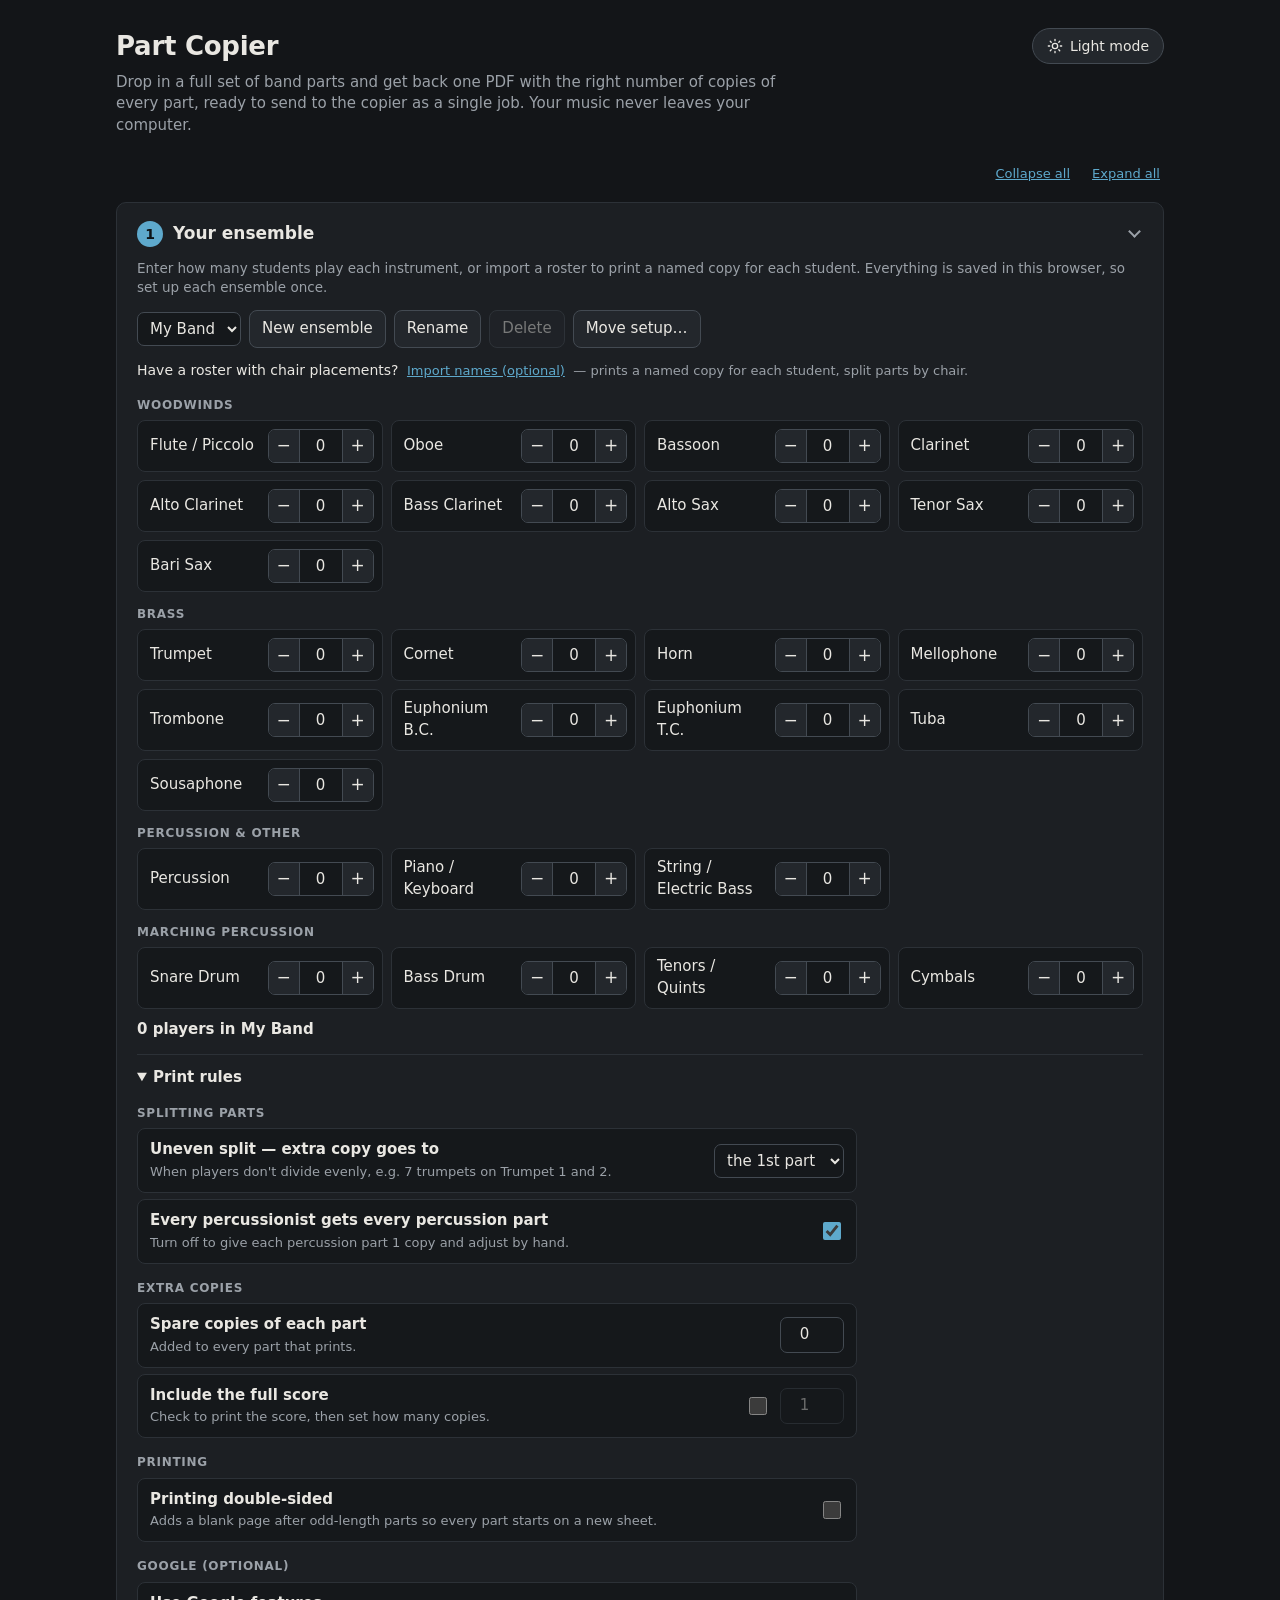
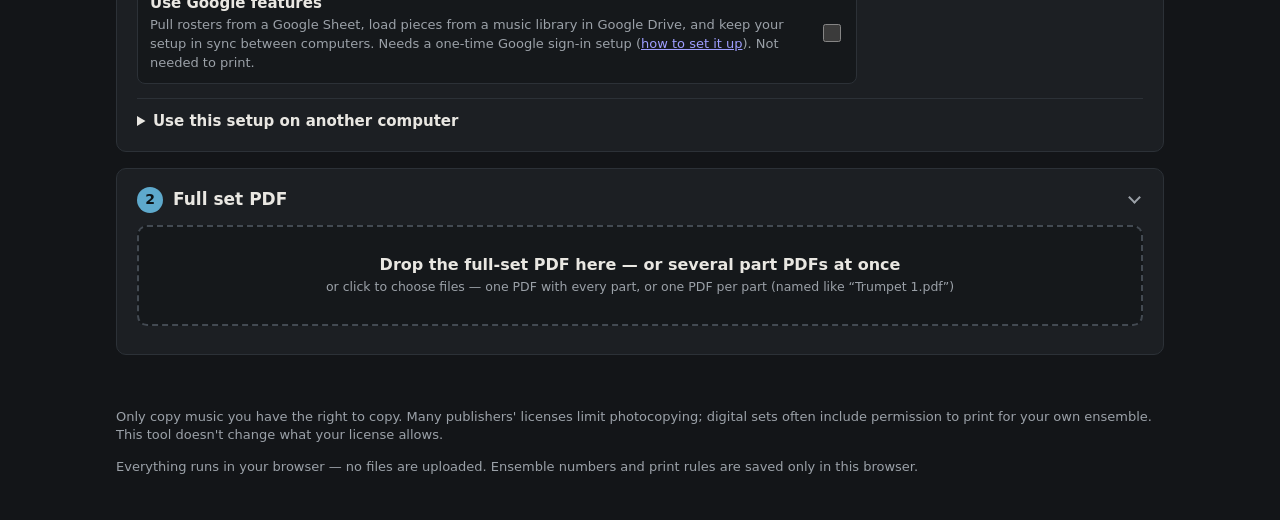
==== commit 71e4273c: "Hide Google features until a director turns them on Sheet roster, Music Library loader and Google sy" ====
--- a/index.html
+++ b/index.html
@@ -1,4 +1,5 @@
 <!doctype html>
+<!-- Built by build.py from src/. Edit the files in src/, not this one: the next build overwrites it. -->
 <html lang="en">
 <head>
 <meta charset="utf-8">
@@ -67,6 +68,8 @@
 input:focus,select:focus,button:focus-visible{outline:2px solid var(--accent);outline-offset:1px}
 input[type=checkbox]{accent-color:var(--accent);width:16px;height:16px}
 input[type=number]{width:64px;text-align:center}
+.roster-mini{margin:12px 0 0;font-size:14px;color:var(--text)}
+.roster-mini .g{color:var(--muted);font-size:13px}
 .roster-card{margin-top:14px;border:1px solid var(--line);border-radius:8px;background:var(--field);padding:12px 14px}
 .roster-card.has{border-color:var(--accent)}
 .roster-head{display:flex;justify-content:space-between;align-items:center;gap:12px;flex-wrap:wrap}
@@ -154,6 +157,10 @@
 .lib-list .ln{flex:1;min-width:0}
 .ml-list{list-style:none;margin:8px 0 0;padding:0;max-width:720px;max-height:340px;overflow:auto}
 .ml-list li{margin-top:4px}
+.log-list{list-style:none;margin:8px 0;padding:0;max-width:720px;max-height:300px;overflow:auto;font-size:14px}
+.log-list li{padding:4px 0;border-bottom:1px solid var(--line)}
+.log-list .g,#logBox summary .g{color:var(--muted);font-weight:normal}
+#syncAuto{flex-wrap:wrap}
 .ml-list button{width:100%;text-align:left;padding:8px 10px;border:1px solid var(--line);border-radius:8px;background:var(--field);color:inherit;font:inherit;cursor:pointer}
 .ml-list button:hover{border-color:var(--accent)}
 .ml-list .g{opacity:.7;font-size:13px;margin-left:6px}
@@ -282,13 +289,21 @@
           <div class="rule-text"><b>Printing double-sided</b><span>Adds a blank page after odd-length parts so every part starts on a new sheet.</span></div>
           <div class="rule-ctl"><input type="checkbox" id="setDuplex"></div>
         </label>
+
+        <div class="rules-group">Google (optional)</div>
+        <label class="rule clickable" id="googleRule">
+          <div class="rule-text"><b>Use Google features</b><span id="googleHint">Pull rosters from a Google Sheet, load pieces from a music library in Google Drive, and keep your setup in sync between computers. Needs a one-time Google sign-in setup (<a href="https://github.com/artificialfear/part-copier#setting-up-google-sign-in-once-about-15-minutes" target="_blank" rel="noopener">how to set it up</a>). Not needed to print.</span></div>
+          <div class="rule-ctl"><input type="checkbox" id="setGoogle"></div>
+        </label>
       </div>
     </details>
 
     <details class="settings" id="syncBox">
       <summary>Use this setup on another computer</summary>
-      <p class="hint" style="margin-top:8px">Everything here is saved only in this browser. To move it — say from your home laptop to your school computer — save a setup file here, put it somewhere you can reach from the other computer (Google Drive, email, a USB drive), then load it there.</p>
+      <p class="hint" style="margin-top:8px" id="syncHint"></p>
       <div class="rules">
+        <div class="rule" id="syncAuto"></div>
+        <div class="status" id="syncAutoMsg" style="margin:0 0 6px"></div>
         <div class="rule">
           <div class="rule-text"><b>Save setup file</b><span>Your ensembles, counts, print rules and scan-cleanup settings.</span></div>
           <div class="rule-ctl"><label class="chk" title="Rosters contain student names"><input type="checkbox" id="syncRosters" checked> Include rosters</label><button type="button" id="syncSave">Save</button></div>
@@ -409,6 +424,7 @@
       <button type="button" id="handoutBtn" title="One page listing each part and who gets it, in chair order — for passing out music">Hand-out list</button>
     </div>
     <div class="status" id="buildStatus"></div>
+    <details class="settings" id="logBox" hidden></details>
 
     <div class="keep">
       <div class="rules-group">Keep this piece</div>
@@ -690,7 +706,12 @@
   } catch (e) {}
   return { settings: JSON.parse(JSON.stringify(DEFAULT_SETTINGS)), ensembles: { "My Band": blankCounts() }, current: "My Band", rosters: {} };
 }
-function persist(){ try { localStorage.setItem(STORE, JSON.stringify(saved)); } catch (e) {} }
+let syncQuiet = false;   // true while a synced setup is being applied (not a local change)
+function persist(){
+  if (!syncQuiet) saved.localAt = new Date().toISOString();
+  try { localStorage.setItem(STORE, JSON.stringify(saved)); } catch (e) {}
+  if (!syncQuiet && typeof syncSoon === "function") syncSoon();
+}
 const S = () => saved.settings;
 const counts = () => saved.ensembles[saved.current];
 const roster = () => (saved.rosters || {})[saved.current] || null;
@@ -1024,6 +1045,7 @@
 }
 let rosterOpen = false;
 function renderRoster(){
+  setTimeout(renderSyncAuto, 0);
   if (typeof mlRender === "function") setTimeout(mlRender);   // the Music Library loader appears once Google sign-in is set up
   const ros = roster(), box = $("rosterBox");
   if (ros){
@@ -1043,6 +1065,9 @@
       ${sheetPanel()}
       ${importPanel()}
     </div>`;
+  } else if (!googleOn() && !rosterOpen){
+    box.innerHTML = `<p class="roster-mini">Have a roster with chair placements? <button type="button" class="link" id="rosterOpenBtn">Import names (optional)</button>
+      <span class="g">— prints a named copy for each student, split parts by chair.</span></p>${importPanel()}`;
   } else {
     box.innerHTML = `<div class="roster-card">
       <div class="roster-head">
@@ -1060,7 +1085,9 @@
 // the sheet stays private. Each ensemble is linked to one table on the tab (a "Name | Instrument | Chair" block
 // with a title above it, e.g. "7th Grade (3rd + 4th Block)").
 const DRIVE_SCOPE = "https://www.googleapis.com/auth/drive.readonly";
-const BN_SCOPE = "https://www.googleapis.com/auth/spreadsheets.readonly " + DRIVE_SCOPE;   // Drive: load a piece's part PDFs (read-only)
+const APPDATA_SCOPE = "https://www.googleapis.com/auth/drive.appdata";   // Part Copier's own hidden folder: synced setup (can't see other files)
+const DRIVEFILE_SCOPE = "https://www.googleapis.com/auth/drive.file";   // only files Part Copier itself makes: its page-list file for the Raven Band Hub
+const BN_SCOPE = "https://www.googleapis.com/auth/spreadsheets.readonly " + DRIVE_SCOPE + " " + APPDATA_SCOPE + " " + DRIVEFILE_SCOPE;   // Drive: load a piece's part PDFs (read-only)
 const bnCfg = () => saved.bn || null;
 const bnLink = () => ((saved.bnLinks || {})[saved.current]) || "";
 let bnToken = null, bnTables = null, bnBusy = false;
@@ -1068,6 +1095,7 @@
 const sheetIdFrom = s => { const m = String(s || "").match(/\/d\/([a-zA-Z0-9_-]{20,})/) || String(s || "").trim().match(/^([a-zA-Z0-9_-]{20,})$/); return m ? m[1] : null; };
 function sheetPanel(){
   const cfg = bnCfg(), link = bnLink(), ros = roster();
+  if (!googleOn()) return "";
   if (!cfg) return `<details class="settings sheet-link" ${saved.bnOpen ? "open" : ""}><summary>Pull the roster from a Google Sheet instead of pasting</summary>
     <p class="hint">Connect your roster spreadsheet (e.g. Band Ninja's Part Copier Roster tab). You sign in with Google; the sheet stays private and is only read, never changed.</p>
     <label class="fld">Google sign-in client ID <input type="text" id="bnClient" placeholder="1234…apps.googleusercontent.com" value="${esc(saved.bnClientDraft || "")}"></label>
@@ -1104,11 +1132,13 @@
       callback: r => {
         if (r.error){ reject(new Error(r.error_description || r.error)); return; }
         bnToken = { token: r.access_token, exp: Date.now() + (r.expires_in || 3600) * 1000, scope: r.scope || "" };
+        if (String(bnToken.scope).includes(DRIVEFILE_SCOPE) && !cfg.drivefileOk){ cfg.drivefileOk = true; persist(); }
         try { sessionStorage.setItem("partCopier.bnToken", JSON.stringify(bnToken)); } catch (e) {}
         resolve(bnToken.token);
+        setTimeout(() => { renderSyncAuto(); if (syncOn() && syncHasScope()) syncNow(false); }, 0);   // just signed in: sync the setup
       },
       error_callback: e => reject(new Error(e && e.type === "popup_closed" ? "the Google sign-in window was closed" : (e && (e.message || e.type)) || "sign-in failed")) });
-    client.requestAccessToken({ prompt: cfg.consented && cfg.driveOk ? "" : "consent" });
+    client.requestAccessToken({ prompt: cfg.consented && cfg.driveOk && cfg.appdataOk && cfg.drivefileOk ? "" : "consent" });
   });
 }
 async function bnFetch(interactive){
@@ -1294,14 +1324,50 @@
 /* ---------------------------------------------------------------- move setup between computers */
 $("ensMove").addEventListener("click", () => { openStep("s1"); const box = $("syncBox"); box.open = true; box.scrollIntoView({ behavior: "smooth", block: "center" }); });
 const isEmptyEnsemble = n => !(saved.rosters || {})[n] && INSTR_IDS.every(id => !(saved.ensembles[n] || {})[id]);
+// the setup file and the Google sync carry the same thing
+function setupData(withRosters){
+  let theme = null; try { theme = localStorage.getItem("partCopier.theme"); } catch (e) {}
+  const keep = Object.keys(saved.ensembles).filter(n => !isEmptyEnsemble(n));
+  const ensembles = Object.fromEntries((keep.length ? keep : Object.keys(saved.ensembles)).map(n => [n, saved.ensembles[n]]));
+  return { app: "part-copier", version: 1, exported: new Date().toISOString(),
+    settings: saved.settings, ensembles, current: saved.current,
+    rosters: withRosters ? (saved.rosters || {}) : {}, theme, bn: saved.bn || null, bnLinks: saved.bnLinks || {},
+    mlibId: saved.mlibId || null, printLog: saved.printLog || [] };
+}
+// use a setup (file or Google sync): same-named ensembles are replaced, print rules taken, history merged → { names, rosters }
+function applySetup(data){
+  if (!data || data.app !== "part-copier" || typeof data.ensembles !== "object") throw new Error("this isn't a Part Copier setup file");
+  const names = Object.keys(data.ensembles);
+  for (const n of names) saved.ensembles[n] = Object.assign(blankCounts(), data.ensembles[n]);
+  saved.rosters = saved.rosters || {};
+  let r = 0;
+  for (const [n, ros] of Object.entries(data.rosters || {})) if (ros && Array.isArray(ros.students)){ saved.rosters[n] = ros; r++; }
+  if (data.settings){
+    saved.settings = Object.assign({}, DEFAULT_SETTINGS, data.settings);
+    saved.settings.fallbacks = Object.assign({}, DEFAULT_SETTINGS.fallbacks, data.settings.fallbacks || {});
+    const fileClean = data.settings.clean || {};
+    saved.settings.clean = Object.assign({}, DEFAULT_SETTINGS.clean, fileClean);
+    if (fileClean.v !== 2){ saved.settings.clean.edges = false; saved.settings.clean.v = 2; }
+  }
+  if (saved.ensembles["My Band"] && !names.includes("My Band") && isEmptyEnsemble("My Band")) delete saved.ensembles["My Band"];
+  saved.current = data.current && saved.ensembles[data.current] ? data.current : names[0] || saved.current;
+  if (data.theme === "light" || data.theme === "dark"){
+    try { localStorage.setItem("partCopier.theme", data.theme); } catch (err) {}
+    document.documentElement.setAttribute("data-theme", data.theme); paintThemeToggle();
+  }
+  if (data.bn && data.bn.sheetId){
+    const mine = saved.bn || {};
+    saved.bn = Object.assign({}, data.bn, { consented: mine.consented, driveOk: mine.driveOk, appdataOk: mine.appdataOk });   // consent is per browser
+    saved.bnLinks = Object.assign({}, saved.bnLinks || {}, data.bnLinks || {});
+  }
+  if (data.mlibId) saved.mlibId = data.mlibId;
+  if (Array.isArray(data.printLog)) saved.printLog = mergeLog(saved.printLog || [], data.printLog);
+  return { names, rosters: r };
+}
 $("syncSave").addEventListener("click", () => {
   const withRosters = $("syncRosters").checked;
   let theme = null; try { theme = localStorage.getItem("partCopier.theme"); } catch (e) {}
-  const keep = Object.keys(saved.ensembles).filter(n => !isEmptyEnsemble(n));
-  const ensembles = Object.fromEntries((keep.length ? keep : Object.keys(saved.ensembles)).map(n => [n, saved.ensembles[n]]));
-  const data = { app: "part-copier", version: 1, exported: new Date().toISOString(),
-    settings: saved.settings, ensembles, current: saved.current,
-    rosters: withRosters ? (saved.rosters || {}) : {}, theme, bn: saved.bn || null, bnLinks: saved.bnLinks || {} };
+  const data = setupData(withRosters), ensembles = data.ensembles;
   const d = new Date(), stamp = `${d.getFullYear()}-${String(d.getMonth() + 1).padStart(2, "0")}-${String(d.getDate()).padStart(2, "0")}`;
   const a = document.createElement("a");
   a.href = URL.createObjectURL(new Blob([JSON.stringify(data, null, 1)], { type: "application/json" }));
@@ -1318,30 +1384,131 @@
     const names = Object.keys(data.ensembles);
     const clash = names.filter(n => saved.ensembles[n] && !isEmptyEnsemble(n));
     if (clash.length && !confirm(`Replace ${clash.length} ensemble${clash.length === 1 ? "" : "s"} already here (${clash.join(", ")}) with the versions in this file?`)) return;
-    for (const n of names) saved.ensembles[n] = Object.assign(blankCounts(), data.ensembles[n]);
-    saved.rosters = saved.rosters || {};
-    let r = 0;
-    for (const [n, ros] of Object.entries(data.rosters || {})) if (ros && Array.isArray(ros.students)){ saved.rosters[n] = ros; r++; }
-    if (data.settings){
-      saved.settings = Object.assign({}, DEFAULT_SETTINGS, data.settings);
-      saved.settings.fallbacks = Object.assign({}, DEFAULT_SETTINGS.fallbacks, data.settings.fallbacks || {});
-      const fileClean = data.settings.clean || {};
-      saved.settings.clean = Object.assign({}, DEFAULT_SETTINGS.clean, fileClean);
-      if (fileClean.v !== 2){ saved.settings.clean.edges = false; saved.settings.clean.v = 2; }
-    }
-    // drop the untouched starter ensemble if the file brought real ones
-    if (saved.ensembles["My Band"] && !names.includes("My Band") && isEmptyEnsemble("My Band")) delete saved.ensembles["My Band"];
-    saved.current = data.current && saved.ensembles[data.current] ? data.current : names[0] || saved.current;
-    if (data.theme === "light" || data.theme === "dark"){
-      try { localStorage.setItem("partCopier.theme", data.theme); } catch (err) {}
-      document.documentElement.setAttribute("data-theme", data.theme); paintThemeToggle();
-    }
-    if (data.bn && data.bn.sheetId){ saved.bn = data.bn; saved.bnLinks = Object.assign({}, saved.bnLinks || {}, data.bnLinks || {}); }
-    persist(); renderEnsemble(); renderSettings(); renderCleanSettings(); refresh();
+    const r = applySetup(data).rosters;
+    persist(); renderEnsemble(); renderSettings(); renderCleanSettings(); renderRoster(); mlRender(); renderLog(); refresh();
     $("syncStatus").textContent = `Loaded ${names.length} ensemble${names.length === 1 ? "" : "s"}${r ? ` and ${r} roster${r === 1 ? "" : "s"}` : ""} from ${f.name}.`;
   } catch (err) {
     $("syncStatus").textContent = "Couldn't load that file: " + (err && err.message || err) + ".";
   }
+});
+
+/* ---------------------------------------------------------------- Google sync (Drive app-data folder) */
+// The whole setup (same as the setup file, rosters included) lives in Part Copier's own hidden Drive folder
+// ("appDataFolder"): only Part Copier can see it, and it can't see anything else. Last change wins; if both this
+// browser and another one changed since the last sync, Part Copier asks which to keep.
+const SYNC_NAME = "part-copier-setup.json";
+const syncOn = () => !!(bnCfg() && saved.syncAuto !== false);
+let syncTimer = null, syncBusy = false, syncConflict = null, syncFileId = null;
+function syncMsg(t, err){ const el = $("syncAutoMsg"); if (el){ el.className = "status" + (err ? " err" : ""); el.textContent = t; } }
+function syncHasScope(){ return !!(bnToken && String(bnToken.scope || "").includes(APPDATA_SCOPE)); }
+function syncSoon(){
+  if (!syncOn() || !syncHasScope() || syncConflict) return;
+  clearTimeout(syncTimer); syncTimer = setTimeout(() => syncNow(false), 3000);
+}
+async function syncFind(interactive){
+  const q = encodeURIComponent(`name='${SYNC_NAME}' and trashed=false`);
+  const res = await gFetch(`https://www.googleapis.com/drive/v3/files?spaces=appDataFolder&q=${q}&fields=files(id,modifiedTime)&pageSize=5`, interactive);
+  if (!res) return null;
+  const f = ((await res.json()).files || [])[0] || null;
+  syncFileId = f ? f.id : null;
+  return f;
+}
+async function syncPush(interactive){
+  const body = JSON.stringify(setupData(true));
+  if (syncFileId){
+    await gFetch(`https://www.googleapis.com/upload/drive/v3/files/${syncFileId}?uploadType=media`, interactive, { method: "PATCH", body, headers: { "Content-Type": "application/json" } });
+  } else {
+    const b = "pc" + Date.now();
+    const multi = `--${b}\r\nContent-Type: application/json; charset=UTF-8\r\n\r\n${JSON.stringify({ name: SYNC_NAME, parents: ["appDataFolder"] })}\r\n--${b}\r\nContent-Type: application/json\r\n\r\n${body}\r\n--${b}--`;
+    const res = await gFetch(`https://www.googleapis.com/upload/drive/v3/files?uploadType=multipart&fields=id`, interactive, { method: "POST", body: multi, headers: { "Content-Type": "multipart/related; boundary=" + b } });
+    if (res) syncFileId = (await res.json()).id;
+  }
+  syncQuiet = true; saved.syncAt = new Date().toISOString(); saved.localAt = saved.syncAt; persist(); syncQuiet = false;
+}
+function syncUse(data){
+  syncQuiet = true;
+  try { applySetup(data); saved.syncAt = new Date().toISOString(); saved.localAt = saved.syncAt; persist(); }
+  finally { syncQuiet = false; }
+  renderEnsemble(); renderSettings(); renderCleanSettings(); renderRoster(); mlRender(); renderLog(); refresh();
+}
+// interactive = the teacher clicked (a Google prompt is allowed)
+async function syncNow(interactive){
+  if (syncBusy || !syncOn()) return;
+  if (!syncHasScope()){
+    if (!interactive){ renderSyncAuto(); return; }
+    const cfg = bnCfg(); cfg.appdataOk = false; bnToken = null; try { sessionStorage.removeItem("partCopier.bnToken"); } catch (e) {}
+  }
+  syncBusy = true; renderSyncAuto();
+  try {
+    const f = await syncFind(interactive);
+    if (!f && !bnToken){ return; }
+    const cfg = bnCfg(); if (cfg && !cfg.appdataOk){ cfg.appdataOk = true; syncQuiet = true; persist(); syncQuiet = false; }
+    const last = saved.syncAt ? Date.parse(saved.syncAt) : 0;
+    const remoteNew = f && Date.parse(f.modifiedTime) > last + 1000;
+    const localNew = !saved.syncAt || (saved.localAt && Date.parse(saved.localAt) > last);   // same clock: no allowance needed
+    if (remoteNew){
+      const res = await gFetch(`https://www.googleapis.com/drive/v3/files/${f.id}?alt=media`, interactive);
+      const data = await res.json();
+      if (localNew && saved.syncAt){ syncConflict = data; renderSyncAuto(); return; }
+      syncUse(data); syncMsg("Updated from your Google account (changed on another computer).");
+    } else if (localNew || !f){
+      await syncPush(interactive); syncMsg("Saved to your Google account.");
+    } else syncMsg("Up to date with your Google account.");
+  } catch (err) {
+    syncMsg("Couldn't sync: " + (err && err.message || err) + ".", true);
+  } finally { syncBusy = false; renderSyncAuto(); }
+}
+function renderSyncAuto(){
+  const box = $("syncAuto"); if (!box) return;
+  const cfg = bnCfg(), g = googleOn();
+  $("syncHint").textContent = g ? "Your setup is saved in this browser. With Google connected, “Keep in sync” carries it to any computer where you sign in. Without Google, save a setup file here and load it on the other computer."
+    : "Your setup is saved in this browser. To use it on another computer, save a setup file here, then load it there.";
+  box.hidden = !g; if (!g){ box.innerHTML = ""; return; }
+  if (!cfg){ box.innerHTML = `<div class="rule-text"><b>Keep in sync through Google</b><span>Connect Google in “Pull the roster from a Google Sheet” first. Then this setup follows you to any computer where you sign in.</span></div>`; return; }
+  let h = `<div class="rule-text"><b>Keep in sync through Google</b><span>${syncOn() ? (saved.syncAt ? "Last synced " + timeAgo(saved.syncAt) + "." : "Not synced yet.") + " Stored in Part Copier's own private folder in your Google Drive; it can't see your other files." : "Off: this setup stays in this browser only."}</span></div>
+    <div class="rule-ctl"><label class="chk"><input type="checkbox" id="syncAutoOn" ${syncOn() ? "checked" : ""}> On</label>
+    ${syncOn() ? `<button type="button" id="syncAutoNow" ${syncBusy ? "disabled" : ""}>${syncBusy ? "Syncing…" : syncHasScope() ? "Sync now" : "Turn on (one Google prompt)"}</button>` : ""}</div>`;
+  if (syncConflict) h += `<div class="sync-conflict" style="flex-basis:100%"><p class="hint">This computer and another one both changed the setup since the last sync. Which one do you want?</p>
+    <button type="button" id="syncTakeRemote">Use the other computer's (${esc(timeAgo(syncConflict.exported) || "newer")})</button>
+    <button type="button" id="syncKeepLocal">Keep this computer's</button></div>`;
+  box.innerHTML = h;
+}
+$("syncAuto").addEventListener("click", async e => {
+  const id = e.target.id;
+  if (id === "syncAutoNow") syncNow(true);
+  if (id === "syncTakeRemote"){ const d = syncConflict; syncConflict = null; syncUse(d); syncMsg("Using the other computer's setup."); renderSyncAuto(); }
+  if (id === "syncKeepLocal"){ syncConflict = null; syncBusy = true; renderSyncAuto(); try { await syncPush(true); syncMsg("Kept this computer's setup and saved it to Google."); } catch (err) { syncMsg("Couldn't sync: " + (err && err.message || err) + ".", true); } finally { syncBusy = false; renderSyncAuto(); } }
+});
+$("syncAuto").addEventListener("change", e => {
+  if (e.target.id === "syncAutoOn"){ saved.syncAuto = e.target.checked; syncQuiet = true; persist(); syncQuiet = false; renderSyncAuto(); if (e.target.checked) syncNow(true); }
+});
+
+/* ---------------------------------------------------------------- print history */
+// One line per downloaded print PDF: when, piece, ensemble, copies, whole set or reprint. Kept with the setup (and synced).
+const LOG_MAX = 300;
+function mergeLog(a, b){
+  const seen = new Set(), out = [];
+  for (const x of a.concat(b)) { const k = x && x.at + "|" + x.piece + "|" + x.ensemble; if (x && !seen.has(k)){ seen.add(k); out.push(x); } }
+  return out.sort((x, y) => String(x.at).localeCompare(String(y.at))).slice(-LOG_MAX);
+}
+function logPrint(entry){
+  saved.printLog = mergeLog(saved.printLog || [], [Object.assign({ at: new Date().toISOString() }, entry)]);
+  persist(); renderLog();
+}
+function renderLog(){
+  const box = $("logBox"); if (!box) return;
+  const log = (saved.printLog || []).slice().sort((x, y) => String(y.at).localeCompare(String(x.at)));
+  const piece = (($("pieceName") || {}).value || "").trim();
+  const mine = piece ? log.filter(x => x.piece === piece) : [];
+  const fmt = x => { const d = new Date(x.at); return `<li><span class="g">${isNaN(d) ? "" : d.toLocaleDateString(undefined, { month: "short", day: "numeric", year: "numeric" })}</span> <b>${esc(x.piece || "Untitled")}</b> · ${esc(x.ensemble || "")} · ${x.copies} cop${x.copies === 1 ? "y" : "ies"}${x.reprint ? ` · reprint${x.who ? " for " + esc(x.who) : ""}` : ""}</li>`; };
+  box.hidden = !log.length;
+  box.innerHTML = `<summary>Print history${mine.length ? ` <span class="g">· ${esc(piece)} printed ${mine.length} time${mine.length === 1 ? "" : "s"}, last ${esc(new Date(mine[0].at).toLocaleDateString())}</span>` : ""}</summary>
+    <ul class="log-list">${log.slice(0, 40).map(fmt).join("")}</ul>
+    ${log.length > 40 ? `<p class="hint">Showing the latest 40 of ${log.length}.</p>` : ""}
+    <button type="button" class="link" id="logClear">Clear history</button>`;
+}
+$("logBox").addEventListener("click", e => {
+  if (e.target.id === "logClear" && confirm("Clear the whole print history?")){ saved.printLog = []; persist(); renderLog(); }
 });
 
 /* ---------------------------------------------------------------- UI: settings */
@@ -1350,7 +1517,16 @@
   $("setOdd").value = st.oddTo; $("setPerc").checked = st.percAll; $("setSpares").value = st.spares;
   $("setScore").checked = st.includeScore; $("setScoreCopies").value = st.scoreCopies; $("setScoreCopies").disabled = !st.includeScore;
   $("setDuplex").checked = st.duplex;
-}
+  $("setGoogle").checked = googleOn(); $("setGoogle").disabled = !!bnCfg();
+  $("googleHint").innerHTML = bnCfg() ? "Connected. To turn Google features off, click Disconnect next to the Google Sheet in step 1 first."
+    : 'Pull rosters from a Google Sheet, load pieces from a music library in Google Drive, and keep your setup in sync between computers. Needs a one-time Google sign-in setup (<a href="https://github.com/artificialfear/part-copier#setting-up-google-sign-in-once-about-15-minutes" target="_blank" rel="noopener">how to set it up</a>). Not needed to print.';
+}
+$("setGoogle").addEventListener("change", e => {
+  e.stopPropagation(); saved.googleOn = e.target.checked;
+  if (saved.googleOn){ saved.bnOpen = true; rosterOpen = false; }
+  persist(); renderSettings(); renderRoster(); mlRender(); renderSyncAuto();
+  if (saved.googleOn){ openStep("s1"); const el = document.querySelector(".sheet-link"); if (el) el.scrollIntoView({ block: "center", behavior: "smooth" }); }
+});
 $("settingsBox").addEventListener("input", () => {
   const st = S();
   st.oddTo = $("setOdd").value; st.percAll = $("setPerc").checked;
@@ -1370,11 +1546,15 @@
 const ML_SKIP = /\b(narrator|narration|script)\b/i;
 const ML_SCORE = /\b(score|conductor)\b/i;
 function mlMsg(t, err){ const el = $("mlMsg"); if (el){ el.className = "roster-msg" + (err ? " err" : ""); el.textContent = t; } }
+// Google features (Sheet roster, Music Library, sync) show only once someone wants them: a Google connection is set up,
+// "Use Google features" is ticked in Print rules, or a Hub link brought a piece to load. Everyone else sees counts + PDF.
+function googleOn(){ return !!(bnCfg() || saved.googleOn || mlPending); }
 function mlRender(){
   const box = $("mlBox"); if (!box) return;
+  if (!googleOn()){ box.innerHTML = ""; return; }
   const cfg = bnCfg();
   let h = "";
-  if (mlPending) h += `<div class="ml-banner"><span>Load <b>${esc(mlPending.title || "this piece")}</b> from Google Drive?</span>
+  if (mlPending) h += `<div class="ml-banner"><span>Load <b>${esc(mlPending.title || "this piece")}</b> from Google Drive?${mlPending.reprint && mlPending.reprint.length ? ` Reprint for ${mlPending.reprint.length} student${mlPending.reprint.length === 1 ? "" : "s"} who lost a part.` : ""}</span>
       <button type="button" class="primary" id="mlPendingGo" ${mlBusy ? "disabled" : ""}>Load the parts</button></div>`;
   h += `<details class="settings" id="mlDetails" ${mlOpen ? "open" : ""}><summary>📚 Load a piece from your Music Library</summary>`;
   if (!cfg){
@@ -1402,10 +1582,11 @@
   h += `<div class="roster-msg" id="mlMsg"></div></details>`;
   box.innerHTML = h;
 }
-async function gFetch(url, interactive){
+async function gFetch(url, interactive, opts){
   const token = await bnAuth(interactive); if (!token) return null;
-  const res = await fetch(url, { headers: { Authorization: "Bearer " + token } });
-  if (res.status === 401 && interactive){ bnToken = null; try { sessionStorage.removeItem("partCopier.bnToken"); } catch (e) {} return gFetch(url, true); }
+  opts = opts || {};
+  const res = await fetch(url, { method: opts.method || "GET", body: opts.body, headers: Object.assign({ Authorization: "Bearer " + token }, opts.headers || {}) });
+  if (res.status === 401 && interactive){ bnToken = null; try { sessionStorage.removeItem("partCopier.bnToken"); } catch (e) {} return gFetch(url, true, opts); }
   if (!res.ok){
     const j = await res.clone().json().catch(() => ({})), msg = (j.error && j.error.message) || res.statusText;
     if (/has not been used|is disabled|SERVICE_DISABLED/i.test(msg)){
@@ -1448,7 +1629,7 @@
       grade: gi < 0 ? "" : String(r[gi] || "").trim(), composer: ci < 0 ? "" : String(r[ci] || "").trim() }))
     .filter(p => p.title && p.folderId).sort((a, b) => a.title.localeCompare(b.title, undefined, { sensitivity: "base" }));
 }
-async function mlLoad(folderId, title){
+async function mlLoad(folderId, title, reprint){
   if (mlBusy) return;
   mlBusy = true; mlRender();
   const st = $("loadStatus");
@@ -1460,21 +1641,35 @@
     const all = (await res.json()).files || [];
     const parts = all.filter(f => !/^\._/.test(f.name) && !ML_SKIP.test(f.name)).sort((a, b) => a.name.localeCompare(b.name, undefined, { numeric: true }));
     if (!parts.some(f => !ML_SCORE.test(f.name))){ st.textContent = parts.length ? "That folder only has a score — no part PDFs to load." : "There are no PDFs in that folder yet."; return; }
-    const files = [];
+    const files = [], metas = [];
     for (let i = 0; i < parts.length; i++){
       st.textContent = `Downloading ${i + 1} of ${parts.length} from Google Drive…`;
       const r = await gFetch(`https://www.googleapis.com/drive/v3/files/${parts[i].id}?alt=media&supportsAllDrives=true`, true);
-      files.push(new File([await r.arrayBuffer()], parts[i].name, { type: "application/pdf" }));
+      files.push(new File([await r.arrayBuffer()], parts[i].name, { type: "application/pdf" })); metas.push(parts[i]);
     }
     mlPending = null; mlOpen = false;
+    // one unsplit full-set file (a scan not yet split into parts): read it as a full set, with any separate score in front
+    const sets = files.filter(f => !ML_SCORE.test(f.name)), scores = files.filter(f => ML_SCORE.test(f.name));
+    const setMeta = sets.length === 1 ? metas[files.indexOf(sets[0])] : null;
+    if (sets.length === 1 && scores.length){
+      st.textContent = "Putting the score and the full set together…";
+      const doc = await PDFLib.PDFDocument.create();
+      let scorePages = 0;
+      for (const f of scores.concat(sets)){ const src = await PDFLib.PDFDocument.load(await f.arrayBuffer()); if (f !== sets[0]) scorePages += src.getPageCount(); (await doc.copyPages(src, src.getPageIndices())).forEach(pg => doc.addPage(pg)); }
+      await openFiles([new File([await doc.save()], sets[0].name, { type: "application/pdf" })]);
+      pmSource(setMeta, scorePages);
+      return;
+    }
     await openFiles(files);
+    pmSource(files.length === 1 ? setMeta : null, 0);
+    if (reprint && reprint.length) applyReprint(reprint);
   } catch (err) {
     st.textContent = "Couldn't load it from Google Drive: " + (err && err.message || err) + ".";
   } finally { mlBusy = false; mlRender(); }
 }
 $("mlBox").addEventListener("click", async e => {
   const t = e.target.closest("button"); if (!t) return;
-  if (t.id === "mlPendingGo") return mlLoad(mlPending.folderId, mlPending.title);
+  if (t.id === "mlPendingGo") return mlLoad(mlPending.folderId, mlPending.title, mlPending.reprint);
   if (t.dataset.ml) return mlLoad(t.dataset.ml, t.dataset.title);
   if (t.id === "mlSave"){
     const id = sheetIdFrom($("mlSheet").value); if (!id) return mlMsg("That doesn't look like a Google Sheets link.", true);
@@ -1502,10 +1697,114 @@
   const lib = sheetIdFrom(p.get("lib") || "");
   if (lib && lib !== saved.mlibId){ saved.mlibId = lib; persist(); }
   if (!folderId) return;
-  mlPending = { folderId, title: (p.get("title") || "").slice(0, 120) };
+  // Hub lost-part requests: r=Last, First|Instrument|Part (one per student)
+  const reprint = p.getAll("r").slice(0, 30).map(x => { const [name, inst, part] = String(x).split("|"); return { name: (name || "").trim(), inst: (inst || "").trim(), part: (part || "").trim() }; }).filter(x => x.name);
+  mlPending = { folderId, title: (p.get("title") || "").slice(0, 120), reprint };
   try { history.replaceState(null, "", location.pathname); } catch (e) {}
   openStep("s2");
-  if (bnCfg() && bnToken && bnToken.exp > Date.now() + 60000) mlLoad(mlPending.folderId, mlPending.title);   // already signed in: no click needed
+  if (bnCfg() && bnToken && bnToken.exp > Date.now() + 60000) mlLoad(mlPending.folderId, mlPending.title, mlPending.reprint);   // already signed in: no click needed
+}
+
+/* ---------------------------------------------------------------- page lists for the Raven Band Hub */
+// When a piece's full set is ONE PDF in Drive (a scan of every part), the Hub can't tell which pages are which part.
+// Part Copier can, so after it reads such a piece (and again after any fix in "Check the parts") it saves the part
+// list to one small file in the teacher's Drive, "Part Copier – part pages.json", made by Part Copier itself
+// (drive.file permission: it can't see or change anything else). The Hub reads it to print just a student's pages.
+//   { v: 1, files: { "<Drive file ID>": { name, total, saved, parts: [{ label, start, end }] } } }   (pages of that file)
+const PM_NAME = "Part Copier – part pages.json";
+let pmTimer = null, pmFileId = null, pmLast = {};
+// mlLoad: the Drive file this PDF came from (or null), and how many score pages were put in front of it
+function pmSource(meta, offset){ state.driveSrc = meta ? { id: meta.id, name: meta.name, offset: offset || 0 } : null; pmSoon(); }
+const pmHasScope = () => !!(bnToken && bnToken.exp > Date.now() + 60000 && String(bnToken.scope || "").includes(DRIVEFILE_SCOPE));
+function pmSoon(){ if (!state.driveSrc) return; clearTimeout(pmTimer); pmTimer = setTimeout(() => pmSave().catch(() => {}), 3000); }
+// The part list as it stands now (instrument parts only, page numbers of the Drive file itself)
+function pmParts(){
+  const src = state.driveSrc; if (!src) return null;
+  if (state.scanned && !state.ocrDone) return null;   // still reading the scan: wait for the real names
+  const off = src.offset || 0;
+  return segments().filter(r => INSTR_IDS.includes(r.fam) && String(r.label || "").trim())
+    .map(r => ({ label: String(r.label).trim(), start: r.start - off, end: r.end - off })).filter(r => r.start >= 1 && r.end >= r.start);
+}
+async function pmSave(){
+  const src = state.driveSrc, parts = pmParts();
+  if (!src || !parts || !parts.length || !pmHasScope()) return false;
+  const key = JSON.stringify(parts);
+  if (pmLast[src.id] === key) return false;
+  if (!pmFileId){
+    const q = encodeURIComponent(`name='${PM_NAME}' and trashed=false`);
+    const res = await gFetch(`https://www.googleapis.com/drive/v3/files?q=${q}&fields=files(id)&pageSize=5`, false);
+    if (!res) return false;
+    pmFileId = (((await res.json()).files || [])[0] || {}).id || null;
+  }
+  let data = { v: 1, files: {} };
+  if (pmFileId){
+    const res = await gFetch(`https://www.googleapis.com/drive/v3/files/${pmFileId}?alt=media`, false);
+    if (res) { try { const j = await res.json(); if (j && j.files) data = j; } catch (e) {} }
+  }
+  data.v = 1; data.files[src.id] = { name: src.name, total: state.numPages - (src.offset || 0), saved: new Date().toISOString(), parts };
+  const body = JSON.stringify(data);
+  if (pmFileId){
+    await gFetch(`https://www.googleapis.com/upload/drive/v3/files/${pmFileId}?uploadType=media`, false, { method: "PATCH", body, headers: { "Content-Type": "application/json" } });
+  } else {
+    const b = "pm" + Date.now();
+    const multi = `--${b}\r\nContent-Type: application/json; charset=UTF-8\r\n\r\n${JSON.stringify({ name: PM_NAME, mimeType: "application/json", description: "Which pages are which part in your full-set PDFs. Made by Part Copier for the Raven Band Hub; safe to leave alone." })}\r\n--${b}\r\nContent-Type: application/json\r\n\r\n${body}\r\n--${b}--`;
+    const res = await gFetch(`https://www.googleapis.com/upload/drive/v3/files?uploadType=multipart&fields=id`, false, { method: "POST", body: multi, headers: { "Content-Type": "multipart/related; boundary=" + b } });
+    if (res) pmFileId = (await res.json()).id;
+  }
+  pmLast[src.id] = key;
+  return true;
+}
+
+/* ---------------------------------------------------------------- reprint from a Hub lost-part request */
+// Each request = { name: "Lane, Rio", inst: "Saxophone", part: "1" | "2" | "3" | "Snare" | … | "" }.
+// A student on one of the rosters gets the part the copy plan gives them, with their name on it; anyone else gets a
+// blank copy of the part matching their instrument and part number. Nothing prints until the teacher clicks Download.
+const nameKey = s => { const n = splitName(s); return (n.first + " " + n.last).normalize("NFD").replace(/[\u0300-\u036f]/g, "").toLowerCase().replace(/[^a-z ]/g, "").replace(/\s+/g, " ").trim(); };
+function findStudent(name){
+  const k = nameKey(name);
+  const order = [saved.current].concat(Object.keys(saved.rosters || {}).filter(n => n !== saved.current));
+  for (const ens of order){
+    const ros = (saved.rosters || {})[ens]; if (!ros || !ros.students || !saved.ensembles[ens]) continue;
+    const v = rosterView(ros);
+    for (const id in v.byInst) for (const st of v.byInst[id]) if (nameKey(st.name) === k) return { ens, display: st.display, inst: id };
+  }
+  return null;
+}
+const REPRINT_PERC = { Snare: /snare|drum|percussion/i, Mallets: /mallet|bell|glock|xylo|marimba|vibe/i, Timpani: /timp/i, Aux: /aux|cymbal|triangle|percussion/i };
+function applyReprint(list){
+  const found = list.map(q => ({ q, hit: findStudent(q.name) }));
+  const tally = {}; found.forEach(f => { if (f.hit) tally[f.hit.ens] = (tally[f.hit.ens] || 0) + 1; });
+  const ens = Object.keys(tally).sort((a, b) => tally[b] - tally[a])[0];
+  if (ens && ens !== saved.current){ saved.current = ens; persist(); renderEnsemble(); }
+  // the whole-set plan says who is on which part
+  document.querySelector('#printMode input[value="all"]').checked = true; state.reprintMode = false; state.reprint = new Map();
+  const rows = plan().rows.filter(r => !r.dup && !r.front && r.fam !== "Score");
+  const done = [], blank = [], missing = [];
+  for (const { q, hit } of found){
+    let mine = hit && hit.ens === saved.current ? rows.filter(r => (r.names || []).includes(hit.display)) : [];
+    if (mine.length > 1 && REPRINT_PERC[q.part]) { const only = mine.filter(r => REPRINT_PERC[q.part].test(r.label)); if (only.length) mine = only; }
+    if (mine.length){
+      mine.forEach(r => { const sel = reprintSel(r.start); sel.on = true; sel.names.add(hit.display); if (sel.blank == null) sel.blank = 0; });
+      done.push(`${hit.display} → ${mine.map(r => r.label).join(", ")}`); continue;
+    }
+    // not on this ensemble's roster: a blank copy of the matching part
+    const id = (hit && hit.inst) || normInst(q.inst);
+    let cands = id ? rows.filter(r => r.fam === id || (r.also || []).includes(id)) : [];
+    if (cands.length > 1 && /^\d$/.test(q.part)) { const n = cands.filter(r => new RegExp("\\b" + q.part + "\\b").test(r.label)); if (n.length) cands = n; }
+    if (cands.length > 1 && REPRINT_PERC[q.part]) { const n = cands.filter(r => REPRINT_PERC[q.part].test(r.label)); if (n.length) cands = n; }
+    if (!cands.length){ missing.push(`${q.name} (${q.inst || "no instrument"})`); continue; }
+    const r = cands[0], sel = reprintSel(r.start); sel.on = true; sel.blank = (sel.blank || 0) + 1;
+    blank.push(`${q.name} → ${r.label}${cands.length > 1 ? " (check: more than one fits)" : ""}`);
+  }
+  const radio = document.querySelector('#printMode input[value="some"]');
+  radio.checked = true; radio.dispatchEvent(new Event("change"));
+  openStep("s4");
+  const msg = [];
+  if (done.length) msg.push(`Reprint ready${ens ? " (" + ens + ")" : ""}: ${done.join("; ")}.`);
+  if (blank.length) msg.push(`Not on a roster here, so a blank copy: ${blank.join("; ")}.`);
+  if (missing.length) msg.push(`No part found for ${missing.join("; ")}: pick it below.`);
+  $("buildStatus").textContent = msg.join(" ") + " Check the parts, then Download print PDF.";
+  return { done, blank, missing };
 }
 
 /* ---------------------------------------------------------------- UI: loading a PDF */
@@ -1676,7 +1975,7 @@
       }
     }
     state.knownParts = !!(opts.segs && opts.segs.length);
-    state.ocrDone = false; state.userTouched = false; ocrRun++; $("ocrStatus").hidden = true;
+    state.ocrDone = false; state.userTouched = false; state.driveSrc = null; ocrRun++; $("ocrStatus").hidden = true;
     $("outName").value = file.name.replace(/\.pdf$/i, "") + " - " + saved.current + " - PRINT.pdf";
     $("loadStatus").textContent = state.piece ? `“${state.piece.name}” — ${state.numPages} pages, parts as you saved them.`
                                               : `${file.name} — ${state.numPages} page${state.numPages === 1 ? "" : "s"}`;
@@ -2582,6 +2881,7 @@
 
 function refresh(){
   if (!state.numPages) return;
+  pmSoon();
   const { rows, missing } = plan();
   // missing instruments
   const unlabeled = rows.some(r => r.flag);
@@ -2748,7 +3048,7 @@
     const splitFams = [...new Set(rows.filter(r => !r.dup && r.nums && r.nums.length && (r.note || "").includes("÷")).map(r => r.fam))];
     const noChair = splitFams.filter(f => (v.byInst[f] || []).length > 1 && (v.byInst[f] || []).every(s => s.chair == null));
     if (noChair.length && !mute.chairs) out.push({ id: "chairs", text: `No chair placements for ${noChair.map(f => SHORT(f)).join(", ")} — 1st/2nd parts are split alphabetically.`,
-      why: "If this ensemble normally has chairs, the chair sheet may have lost its connection. Re-copy the roster from Band Ninja once chairs show again.", mutable: true });
+      why: "If this ensemble normally has chairs, the chair sheet may have lost its connection. Re-copy the roster from your spreadsheet once chairs show again.", mutable: true });
     // a tie that lands exactly where a part splits
     for (const f of splitFams){
       const g = (v.byInst[f] || []).filter(s => s.chair != null), parts = rows.filter(r => !r.dup && r.fam === f && r.nums.length === 1 && r.names.length);
@@ -2764,8 +3064,8 @@
     const hours = ros.imported ? (Date.now() - new Date(ros.imported)) / 3600000 : null;
     if (bnCfg() && bnLink() && hours !== null && hours > 12)
       out.push({ id: "pull", text: `The roster was last pulled from the Google Sheet ${timeAgo(ros.imported)}.`, why: "Pull it again to pick up chair changes, new students and drops.", pull: true });
-    else if (days !== null && days > 14 && !mute.stale) out.push({ id: "stale", text: `The roster was imported ${days} days ago.`, why: "New students, drops and chair changes since then won't be in this print. Re-copy it from Band Ninja (Replace roster).", mutable: true });
-    if (ros.skipped && ros.skipped.length) out.push({ id: "skipped", text: `Not on any part: ${ros.skipped.join("; ")}.`, why: "These rows in the roster had no recognizable instrument, so they get no music. Fix the instrument in Band Ninja and re-copy the roster." });
+    else if (days !== null && days > 14 && !mute.stale) out.push({ id: "stale", text: `The roster was imported ${days} days ago.`, why: "New students, drops and chair changes since then won't be in this print. Re-copy it from your spreadsheet (Replace roster).", mutable: true });
+    if (ros.skipped && ros.skipped.length) out.push({ id: "skipped", text: `Not on any part: ${ros.skipped.join("; ")}.`, why: "These rows in the roster had no recognizable instrument, so they get no music. Fix the instrument in your spreadsheet and re-copy the roster." });
   }
   const gaps = state.percGaps;
   if (gaps && !$("percBox").hidden){
@@ -3033,6 +3333,11 @@
     a.download = name; document.body.appendChild(a); a.click(); a.remove();
     setTimeout(() => URL.revokeObjectURL(a.href), 60000);
     status.textContent = `Done — ${index} pages. Send the file to the copier as one job, single copy.` + (hiddenFixed ? " (Removed the scanner’s hidden text layer, which can make copiers stop part-way.)" : "");
+    try {
+      const copies = rows.reduce((t, r) => t + (r.copies || 0), 0);
+      const who = state.reprintMode ? [...new Set(rows.flatMap(r => r.names || []))].slice(0, 6).join(", ") : "";
+      logPrint({ piece: ($("pieceName").value || "").trim() || state.fileName.replace(/\.pdf$/i, ""), ensemble: saved.current, copies, pages: index, reprint: !!state.reprintMode, who });
+    } catch (e) { console.warn("print history:", e); }
   } catch (err) {
     status.textContent = "Something went wrong building the PDF: " + (err && err.message || err);
   } finally { btn.disabled = false; }
@@ -3057,7 +3362,8 @@
 paintThemeToggle();
 
 /* ---------------------------------------------------------------- start */
-renderEnsemble(); renderSettings(); renderCleanSettings(); renderLibrary(); mlRender(); mlFromLink();
+renderEnsemble(); renderSettings(); renderCleanSettings(); renderLibrary(); mlRender(); renderSyncAuto(); renderLog(); mlFromLink();
+if (syncOn() && syncHasScope()) syncNow(false);   // signed in this session: pick up changes from another computer
 (() => { let first = true; try { first = !localStorage.getItem(STORE); } catch (e) {} if (first) $("settingsBox").open = true; })();
 </script>
 </body>
